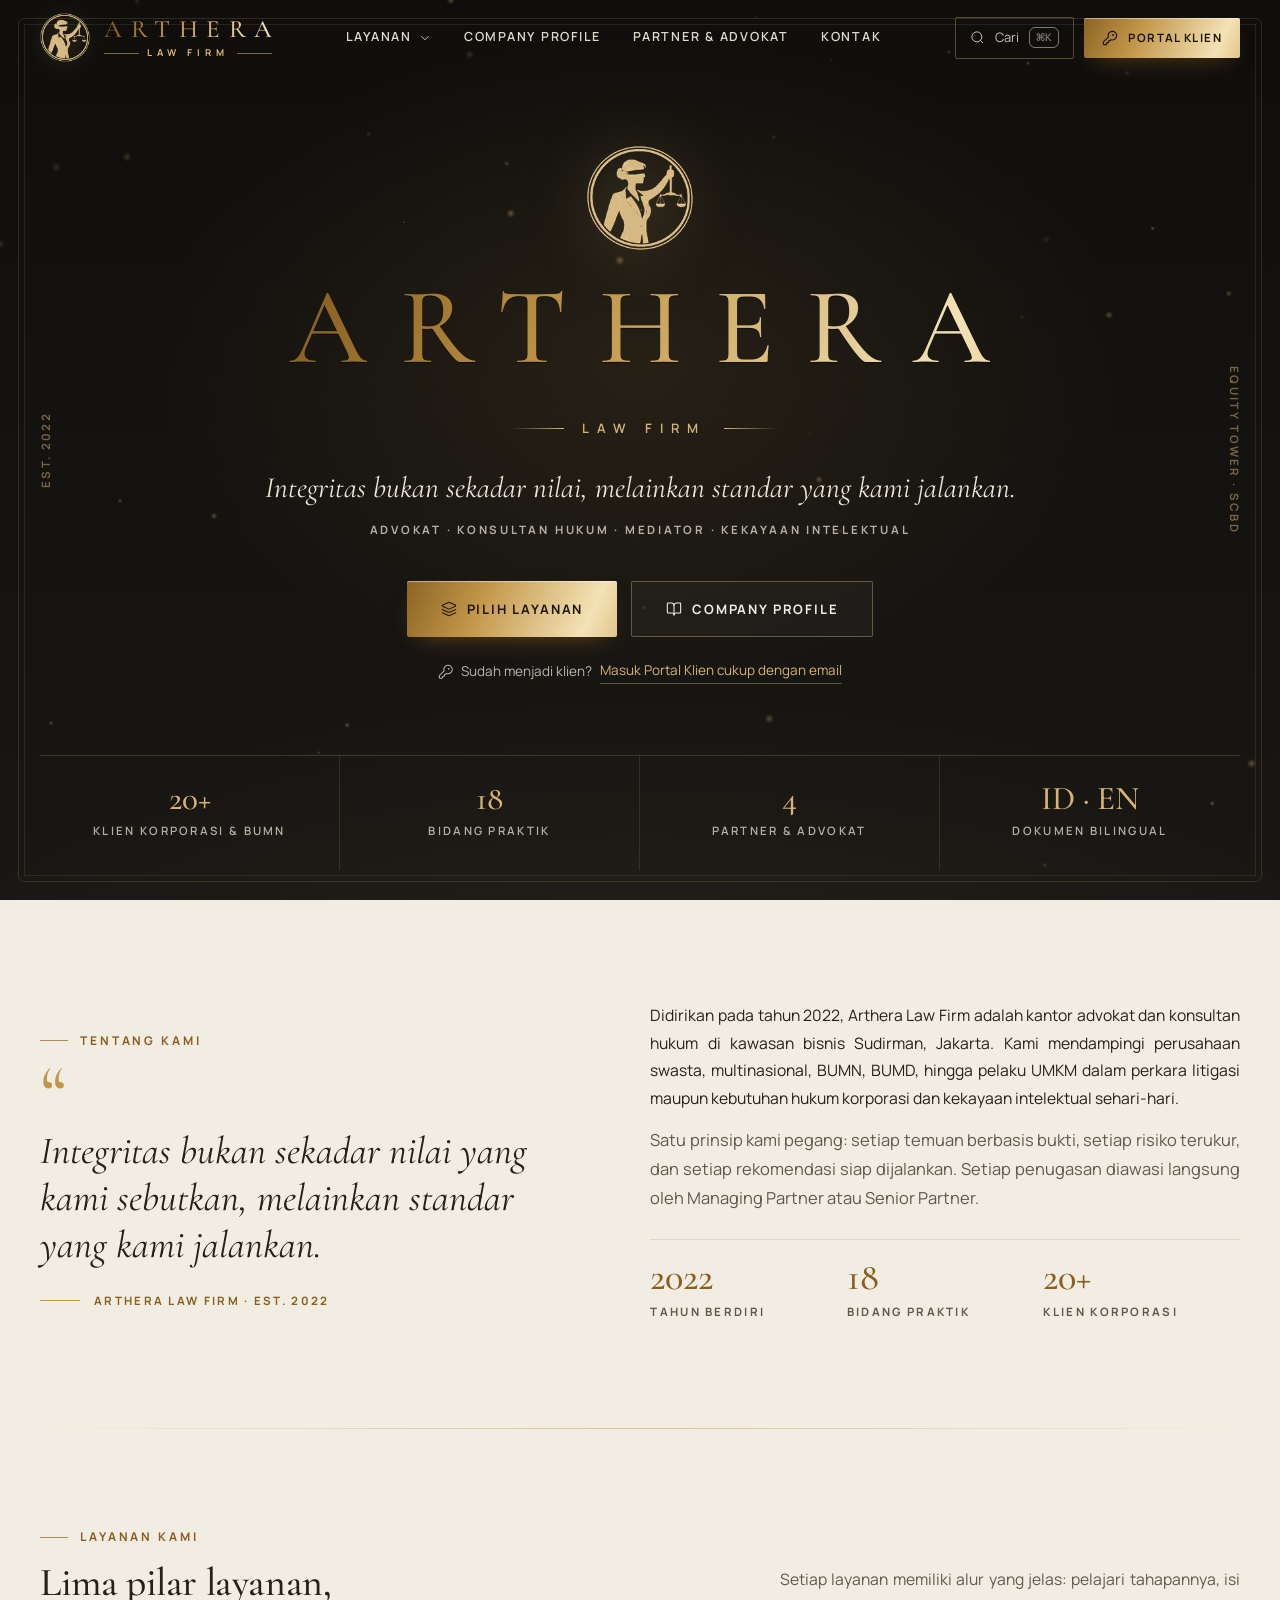
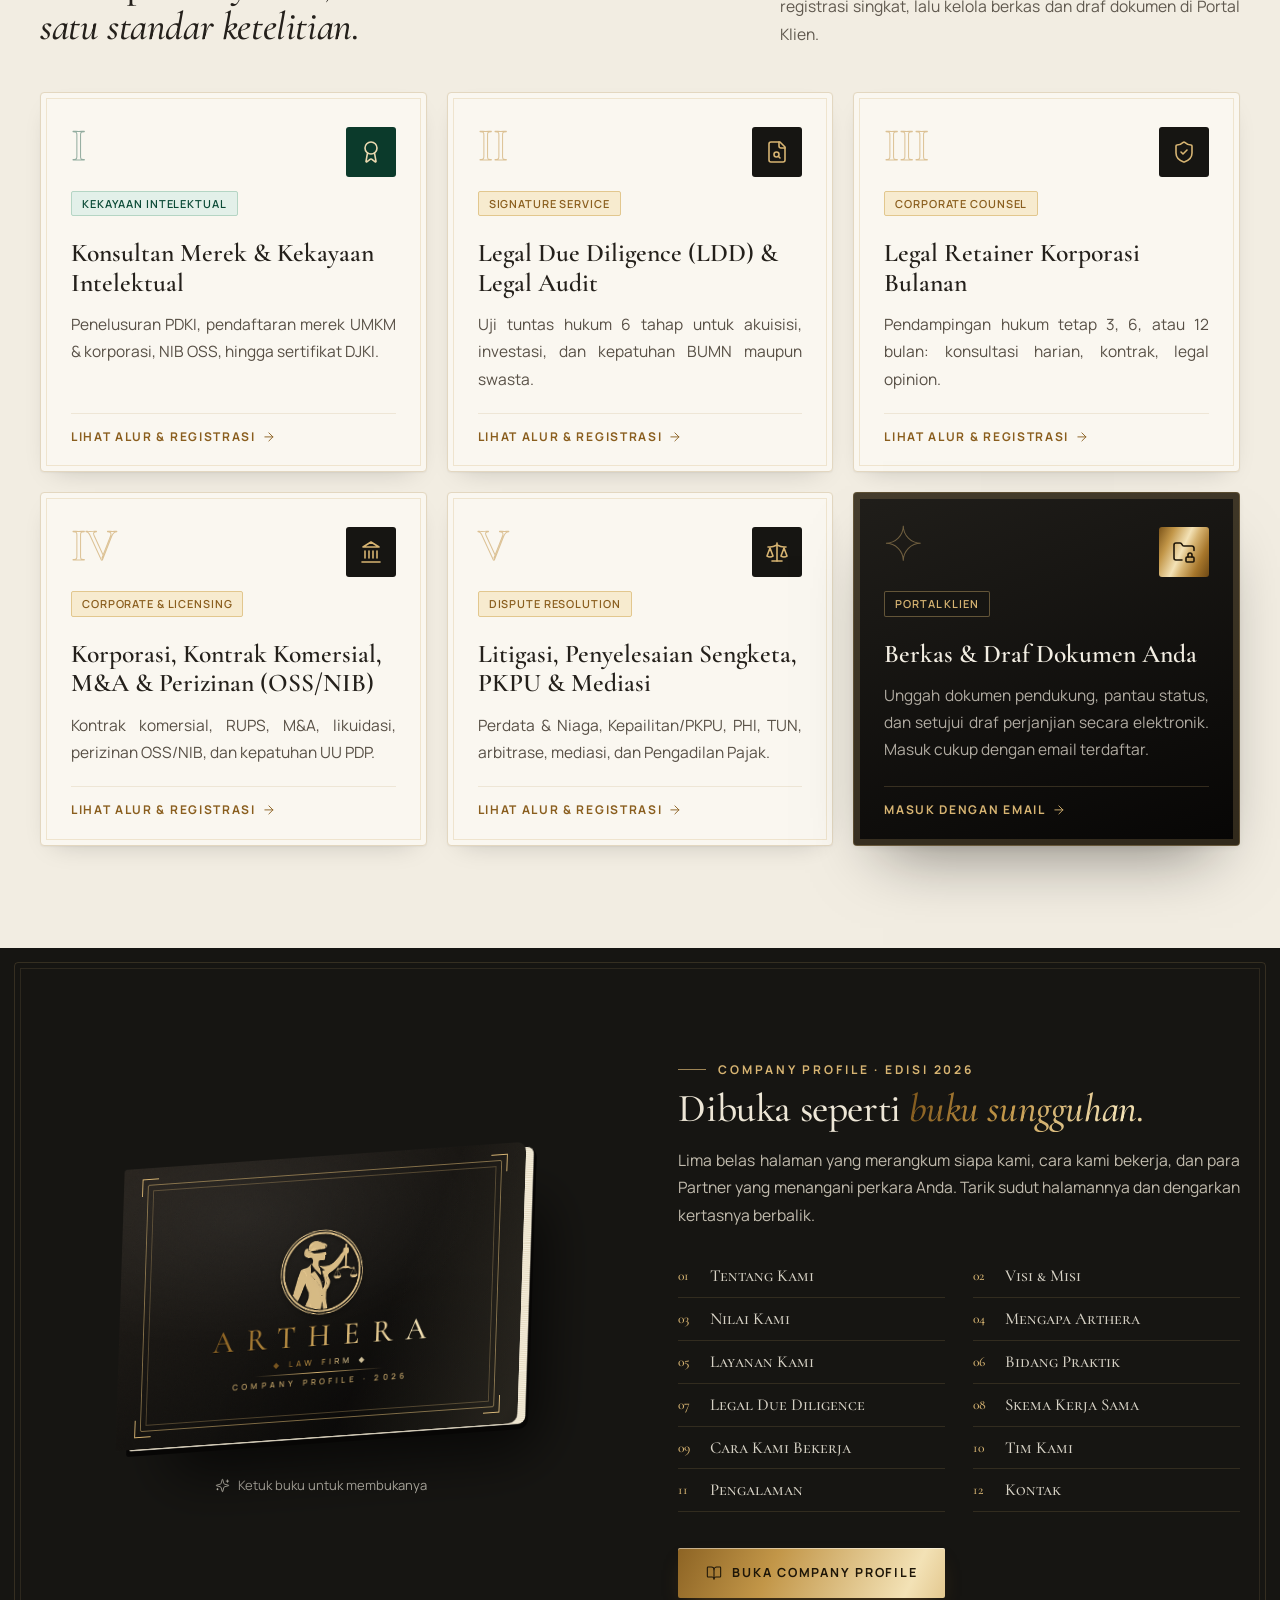
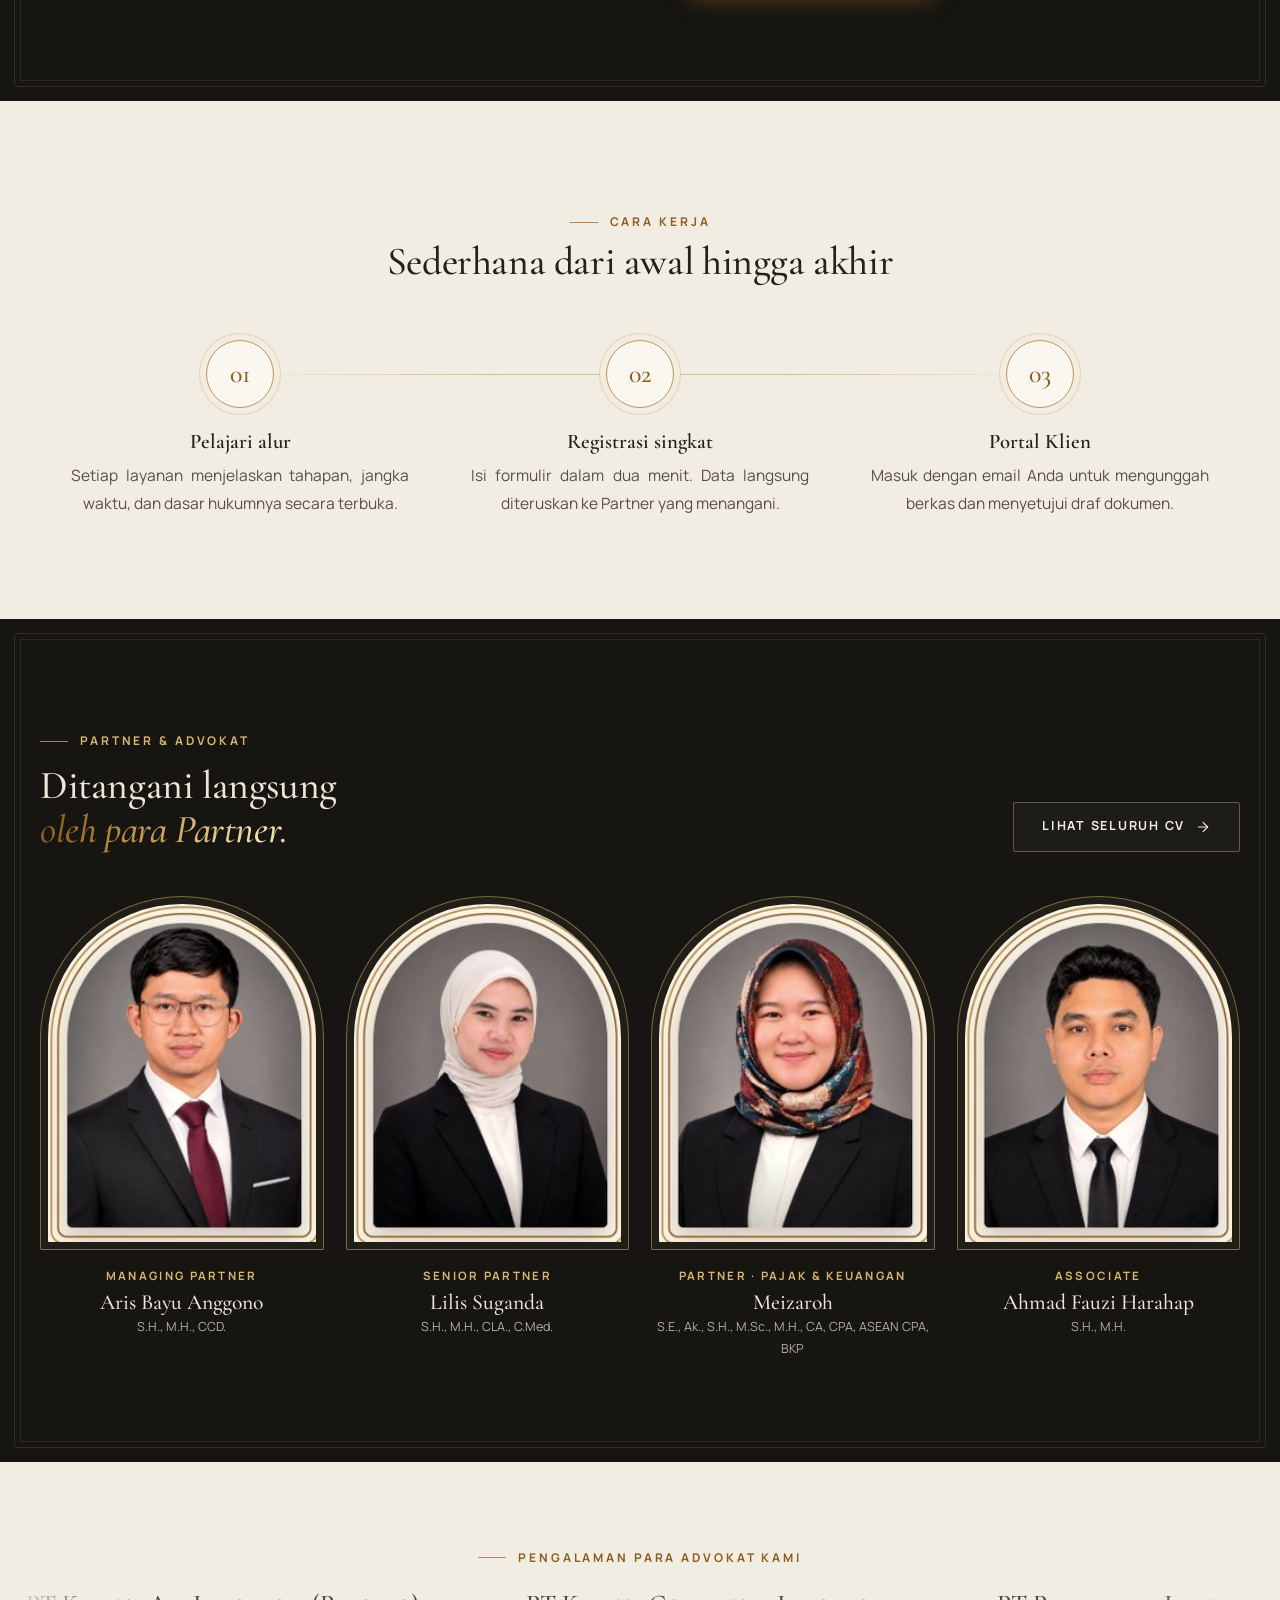
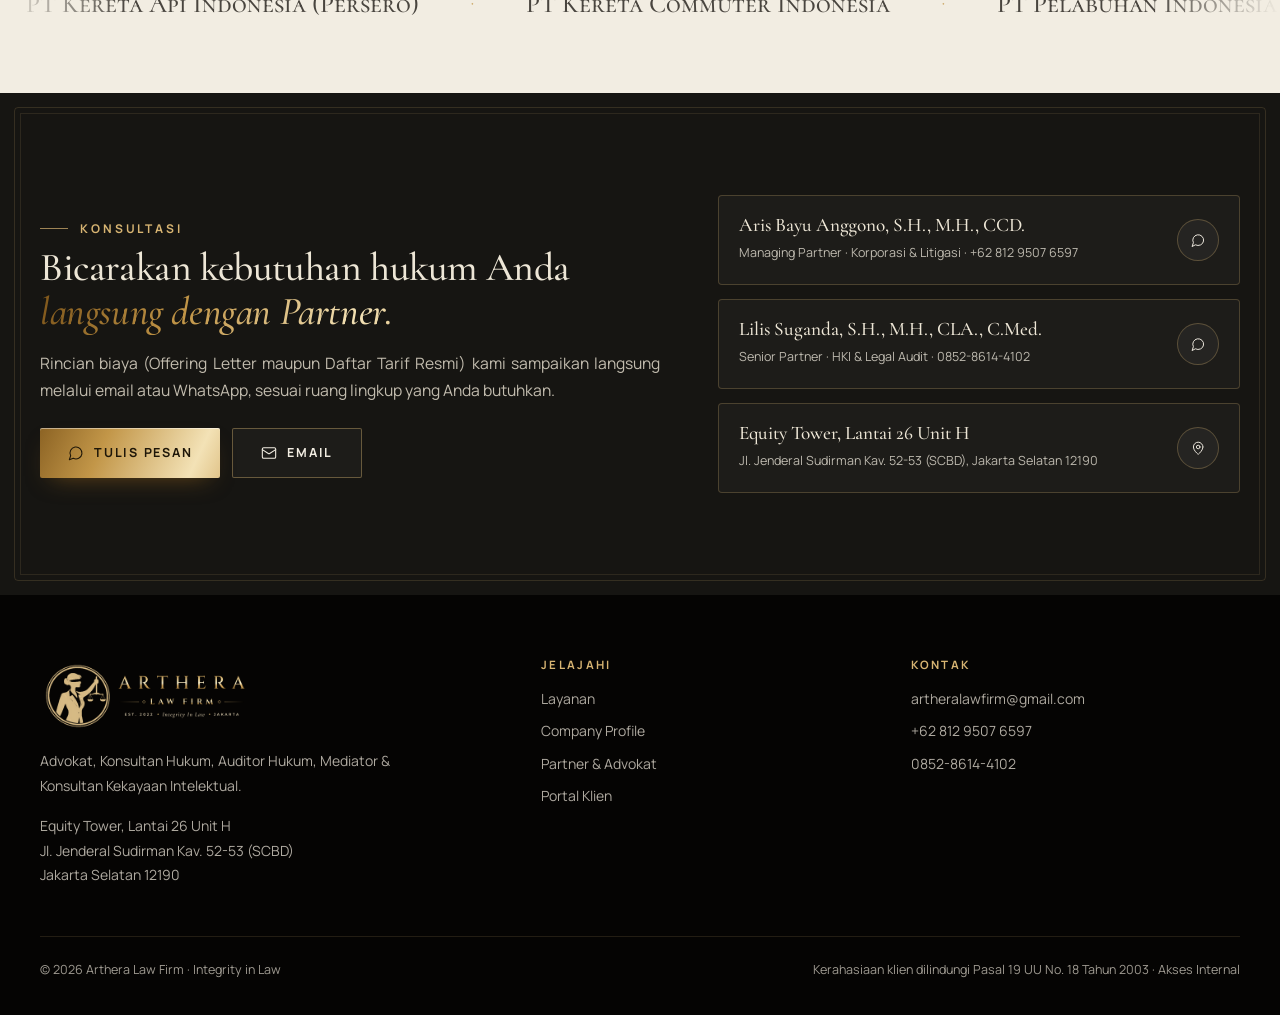
==== index.html @ 1a5959c8 "Arthera: salin kode situs, tambah link tanda tangan elektronik & e-Meterai - ttd.html: link tanda ta" ====
<!doctype html>
<html lang="id">
<head>
  <meta charset="utf-8">
  <meta name="viewport" content="width=device-width, initial-scale=1, viewport-fit=cover">
  <title>Arthera Law Firm · Advokat, Konsultan Hukum & Kekayaan Intelektual</title>
  <meta name="description" content="Arthera Law Firm: advokat, konsultan hukum, auditor hukum, mediator, dan konsultan kekayaan intelektual di Equity Tower SCBD, Jakarta. Merek & HKI, Legal Due Diligence, Legal Retainer, Korporasi & OSS, Litigasi & PKPU.">
  <meta name="theme-color" content="#0A0908">
  <meta property="og:type" content="website">
  <meta property="og:title" content="Arthera Law Firm · Integrity in Law">
  <meta property="og:description" content="Advokat, Konsultan Hukum & Kekayaan Intelektual · Equity Tower SCBD, Jakarta.">
  <meta property="og:image" content="assets/compro/01.jpg">
  <link rel="icon" type="image/png" href="assets/icon-192.png">
  <link rel="apple-touch-icon" href="assets/icon-192.png">
  <link rel="manifest" href="site.webmanifest">
  <link rel="preconnect" href="https://fonts.googleapis.com">
  <link rel="preconnect" href="https://fonts.gstatic.com" crossorigin>
  <link href="https://fonts.googleapis.com/css2?family=Allura&family=Cormorant+Garamond:ital,wght@0,400;0,500;0,600;1,400;1,500&family=Cormorant+SC:wght@500;600&family=Manrope:wght@400;500;600;700&display=swap" rel="stylesheet">
  <link rel="stylesheet" href="css/app.css?v=4">
  <link rel="stylesheet" href="css/doc.css?v=2">
</head>
<body>
  <a class="skip" href="#view">Lewati ke konten</a>
  <div class="paper-grain" aria-hidden="true"></div>

  <div class="preloader" id="preloader" aria-hidden="true">
    <div class="pl-inner"><img src="assets/emblem-light.png" alt=""><div class="pl-word">ARTHERA</div><div class="pl-bar"><i></i></div></div>
  </div>

  <header class="topbar" id="topbar">
    <div class="wrap">
      <a class="brand" href="#/" aria-label="Arthera Law Firm: Beranda">
        <img class="brand-emblem on-dark" src="assets/emblem-light.png" alt="">
        <img class="brand-emblem on-light" src="assets/emblem-dark.png" alt="">
        <span class="brand-text"><b>ARTHERA</b><small>LAW FIRM</small></span>
      </a>
      <nav class="nav" aria-label="Navigasi utama">
        <div class="has-mega">
          <a href="#/layanan" data-nav="layanan">Layanan <svg class="ic" viewBox="0 0 24 24" fill="none" stroke="currentColor" stroke-width="1.6" style="width:14px;height:14px"><path d="m6 9 6 6 6-6"/></svg></a>
          <div class="mega card" id="mega"></div>
        </div>
        <a href="#/profil" data-nav="profil">Company Profile</a>
        <a href="#/tim" data-nav="tim">Partner & Advokat</a>
        <button class="nav-a" data-open-contact>Kontak</button>
      </nav>
      <div class="top-actions">
        <button class="search-trigger" data-open-palette aria-label="Cari">
          <svg class="ic" viewBox="0 0 24 24" fill="none" stroke="currentColor" stroke-width="1.6"><circle cx="11" cy="11" r="8"/><path d="m21 21-4.3-4.3"/></svg>
          <span class="lbl">Cari</span><span class="kbd">⌘K</span>
        </button>
        <a class="btn btn-gold btn-sm" href="#/portal"><svg class="ic" viewBox="0 0 24 24" fill="none" stroke="currentColor" stroke-width="1.8"><path d="M2.586 17.414A2 2 0 0 0 2 18.828V21a1 1 0 0 0 1 1h3a1 1 0 0 0 1-1v-1a1 1 0 0 1 1-1h1a1 1 0 0 0 1-1v-1a1 1 0 0 1 1-1h.172a2 2 0 0 0 1.414-.586l.814-.814a6.5 6.5 0 1 0-4-4z"/><circle cx="16.5" cy="7.5" r=".5" fill="currentColor"/></svg><span data-portal-label>Portal Klien</span></a>
        <button class="icon-btn menu-btn" id="menuBtn" aria-label="Buka menu"><svg class="ic" viewBox="0 0 24 24" fill="none" stroke="currentColor" stroke-width="1.6"><path d="M4 7h16M4 12h16M4 17h10"/></svg></button>
      </div>
    </div>
  </header>

  <div class="sheet" id="sheet" aria-label="Menu">
    <div class="sheet-head">
      <span class="brand"><img class="brand-emblem" src="assets/emblem-light.png" alt="" style="height:40px;width:40px"><span class="brand-text"><b>ARTHERA</b><small>LAW FIRM</small></span></span>
      <button class="icon-btn on-dark" id="sheetClose" aria-label="Tutup menu"><svg class="ic" viewBox="0 0 24 24" fill="none" stroke="currentColor" stroke-width="1.6"><path d="M18 6 6 18M6 6l12 12"/></svg></button>
    </div>
    <nav>
      <a href="#/">Beranda <small>01</small></a>
      <a href="#/layanan">Layanan <small>02</small></a>
      <div class="sub" id="sheetSub"></div>
      <a href="#/profil?buka=1">Company Profile <small>03</small></a>
      <a href="#/tim">Partner & Advokat <small>04</small></a>
      <a href="#/portal"><span data-portal-label>Portal Klien</span> <small>05</small></a>
    </nav>
    <div class="row mt-4">
      <button class="btn btn-gold" data-open-contact>Hubungi Partner</button>
      <button class="btn btn-ghost light" data-open-palette>Cari</button>
    </div>
  </div>

  <main id="view" tabindex="-1"></main>

  <footer class="footer">
    <div class="wrap">
      <div class="footer-grid">
        <div>
          <img class="flogo" src="assets/logo-stacked-light.png" alt="Arthera Law Firm">
          <p class="mt-2" style="max-width:40ch">Advokat, Konsultan Hukum, Auditor Hukum, Mediator & Konsultan Kekayaan Intelektual.</p>
          <p class="mt-2">Equity Tower, Lantai 26 Unit H<br>Jl. Jenderal Sudirman Kav. 52-53 (SCBD)<br>Jakarta Selatan 12190</p>
        </div>
        <div>
          <h5>Jelajahi</h5>
          <ul>
            <li><a href="#/layanan">Layanan</a></li>
            <li><a href="#/profil?buka=1">Company Profile</a></li>
            <li><a href="#/tim">Partner & Advokat</a></li>
            <li><a href="#/portal">Portal Klien</a></li>
          </ul>
        </div>
        <div>
          <h5>Kontak</h5>
          <ul>
            <li><a href="mailto:artheralawfirm@gmail.com">artheralawfirm@gmail.com</a></li>
            <li><a href="https://wa.me/6281295076597" target="_blank" rel="noopener">+62 812 9507 6597</a></li>
            <li><a href="https://wa.me/6285286144102" target="_blank" rel="noopener">0852-8614-4102</a></li>
          </ul>
        </div>
      </div>
      <div class="footer-bottom">
        <span>© <span id="year">2026</span> Arthera Law Firm · Integrity in Law</span>
        <span>Kerahasiaan klien dilindungi Pasal 19 UU No. 18 Tahun 2003 · <a href="#/admin">Akses Internal</a></span>
      </div>
    </div>
  </footer>

  <div class="toasts" id="toasts" aria-live="polite"></div>
  <div id="print-root"></div>

  <script src="vendor/page-flip.browser.js" defer></script>
  <script src="vendor/jszip.min.js" defer></script>
  <script type="module" src="js/app.js?v=3"></script>
<script async src="/.netlify/scripts/ar" data-netlify-deploy-id="6af1e8a4e5eef8c3a2d082ed" data-netlify-site-id="12c633e4-a5b0-4429-8118-bd28dfd07987" data-agent-runner-id="6af1e72b0c15acfaf5673961"></script>
</body>
</html>
---- css/app.css ----
/* =====================================================================
   ARTHERA LAW FIRM: Luxury Design System
   ===================================================================== */
:root {
  /* Hitam & emas (mengikuti Company Profile) */
  --ink: #070605;
  --forest: #161512;
  --forest-2: #201E1A;
  --forest-3: #2A2621;
  --deep-a: #0F0E0C;
  --deep-b: #191714;
  --glow-rgb: 194, 150, 72;
  --shade-rgb: 12, 10, 8;
  --tint-rgb: 58, 48, 36;
  --leather-a: #2A251F;
  --leather-b: #171512;
  --leather-c: #0A0908;
  --gold: #C29648;
  --gold-2: #D7B472;
  --gold-3: #EBD9B0;
  --gold-dk: #8A5E1E;
  --foil: linear-gradient(115deg, #7C5419 0%, #C29648 22%, #F3E2B6 46%, #D7B472 58%, #A6762B 78%, #6D4814 100%);
  --cream: #F2EDE2;
  --paper: #FAF7F0;
  --line: #E3D7C0;
  --line-2: #EEE6D6;
  --text: #24201B;
  --muted: #5F584E;
  --ok: #2F6B4F;
  --warn: #9A6A12;
  --danger: #9B2C2C;
  --serif: 'Cormorant Garamond', 'Times New Roman', serif;
  --sc: 'Cormorant SC', 'Cormorant Garamond', serif;
  --sans: 'Manrope', system-ui, -apple-system, 'Segoe UI', sans-serif;
  --script: 'Allura', 'Brush Script MT', cursive;
  --radius: 10px;
  --shadow-1: 0 1px 2px rgba(var(--shade-rgb), .05), 0 10px 26px -14px rgba(var(--shade-rgb), .22);
  --shadow-2: 0 2px 6px rgba(var(--shade-rgb), .06), 0 34px 64px -30px rgba(var(--shade-rgb), .5);
  --ease: cubic-bezier(.22, .8, .2, 1);
  --top-h: 76px;
}
/* Hijau emerald khusus layanan Konsultan Merek */
.theme-emerald {
  --ink: #03120D;
  --forest: #072A1F;
  --forest-2: #0B3A2B;
  --forest-3: #13503C;
  --deep-a: #04170F;
  --deep-b: #0A2C21;
  --shade-rgb: 4, 22, 15;
  --tint-rgb: 16, 92, 66;
  --leather-a: #0F4535;
  --leather-b: #0A2E23;
  --leather-c: #041A12;
}

/* ---------- reset ---------- */
*, *::before, *::after { box-sizing: border-box; }
html { -webkit-text-size-adjust: 100%; scroll-behavior: smooth; }
body { margin: 0; }
h1, h2, h3, h4, h5, h6, p, figure, blockquote, ul, ol, dl, dd { margin: 0; }
ul, ol { padding: 0; }
img, svg, canvas, video { display: block; max-width: 100%; }
button, input, select, textarea { font: inherit; color: inherit; }
button { cursor: pointer; background: none; border: 0; padding: 0; }
a { color: inherit; text-decoration: none; }
table { border-collapse: collapse; }
[hidden] { display: none !important; }

body {
  font-family: var(--sans);
  font-size: 16px;
  line-height: 1.7;
  color: var(--text);
  background: var(--cream);
  -webkit-font-smoothing: antialiased;
  text-rendering: optimizeLegibility;
  overflow-x: hidden;
}
body.lock { overflow: hidden; }
::selection { background: var(--gold-3); color: var(--forest); }

.paper-grain {
  position: fixed; inset: 0; pointer-events: none; z-index: 0; opacity: .5;
  background-image: url("data:image/svg+xml,%3Csvg xmlns='http://www.w3.org/2000/svg' width='220' height='220'%3E%3Cfilter id='n'%3E%3CfeTurbulence type='fractalNoise' baseFrequency='.85' numOctaves='3' stitchTiles='stitch'/%3E%3CfeColorMatrix values='0 0 0 0 .45 0 0 0 0 .36 0 0 0 0 .2 0 0 0 .06 0'/%3E%3C/filter%3E%3Crect width='100%25' height='100%25' filter='url(%23n)'/%3E%3C/svg%3E");
}

.ic { width: 1.15em; height: 1.15em; flex: none; }
.wrap { width: min(1200px, 100% - 40px); margin-inline: auto; position: relative; }
.wrap-narrow { width: min(880px, 100% - 40px); margin-inline: auto; position: relative; }

/* ---------- type ---------- */
.eyebrow {
  display: inline-flex; align-items: center; gap: 12px;
  font: 700 11px/1.2 var(--sans); letter-spacing: .3em; text-transform: uppercase; color: var(--gold-dk);
}
.eyebrow::before { content: ''; width: 28px; height: 1px; background: currentColor; opacity: .7; }
.dark .eyebrow, .eyebrow.light { color: var(--gold-2); }
.display {
  font-family: var(--serif); font-weight: 500; letter-spacing: -.012em;
  font-size: clamp(2.5rem, 5.4vw, 4.75rem); line-height: 1.02;
}
.h2 { font-family: var(--serif); font-weight: 500; font-size: clamp(2rem, 3.6vw, 3.1rem); line-height: 1.06; letter-spacing: -.01em; }
.h3 { font-family: var(--serif); font-weight: 600; font-size: clamp(1.45rem, 2.2vw, 1.9rem); line-height: 1.15; }
.h4 { font-family: var(--serif); font-weight: 600; font-size: 1.3rem; line-height: 1.2; }
.sc { font-family: var(--sc); letter-spacing: .06em; }
.it { font-style: italic; }
.gold-text { background: var(--foil); -webkit-background-clip: text; background-clip: text; color: transparent; background-size: 200% 100%; }
.lead { font-size: clamp(1rem, 1.3vw, 1.125rem); color: var(--muted); max-width: 62ch; }
.dark .lead { color: rgba(246, 240, 226, .72); }
.muted { color: var(--muted); }
.small { font-size: .875rem; }
.tiny { font-size: .75rem; }
.mono { font-family: ui-monospace, 'SFMono-Regular', Menlo, Consolas, monospace; font-size: .92em; letter-spacing: .01em; }
.center { text-align: center; }

/* ---------- surfaces ---------- */
.dark { background: var(--forest); color: var(--cream); }
.section { padding: clamp(72px, 9vw, 128px) 0; position: relative; z-index: 1; }
.section-head { display: flex; flex-wrap: wrap; align-items: end; justify-content: space-between; gap: 24px; margin-bottom: 48px; }
.section-head .h2 { margin-top: 14px; }

.card {
  background: var(--paper);
  border: 1px solid var(--line);
  border-radius: var(--radius);
  box-shadow: var(--shadow-1), inset 0 0 0 5px var(--paper), inset 0 0 0 6px rgba(194, 150, 72, .22);
  position: relative;
}
.card.pad { padding: clamp(22px, 3vw, 36px); }
.card-dark {
  background: linear-gradient(160deg, var(--forest-2), var(--forest));
  color: var(--cream);
  border: 1px solid rgba(215, 180, 114, .28);
  border-radius: var(--radius);
  box-shadow: inset 0 0 0 5px transparent, inset 0 0 0 6px rgba(215, 180, 114, .14), var(--shadow-2);
}
.frame-lines { position: absolute; inset: 14px; border: 1px solid rgba(215, 180, 114, .22); pointer-events: none; border-radius: 4px; }
.frame-lines::after { content: ''; position: absolute; inset: 5px; border: 1px solid rgba(215, 180, 114, .12); }
.rule { height: 1px; background: linear-gradient(90deg, transparent, var(--gold), transparent); opacity: .5; border: 0; margin: 0; }
.diamond-rule { display: flex; align-items: center; gap: 10px; color: var(--gold); }
.diamond-rule::before, .diamond-rule::after { content: ''; height: 1px; flex: 1; background: currentColor; opacity: .5; }

/* ---------- buttons ---------- */
.btn {
  --bh: 48px;
  display: inline-flex; align-items: center; justify-content: center; gap: 10px;
  height: var(--bh); padding: 0 22px; border-radius: 999px;
  font: 600 14px/1 var(--sans); letter-spacing: .02em; white-space: nowrap;
  transition: transform .35s var(--ease), box-shadow .35s var(--ease), background-color .25s, color .25s, border-color .25s;
  position: relative; overflow: hidden; isolation: isolate;
}
.btn:active { transform: scale(.98); }
.btn-sm { --bh: 38px; padding: 0 16px; font-size: 13px; }
.btn-lg { --bh: 56px; padding: 0 30px; font-size: 15px; }
.btn-gold { background: var(--foil); background-size: 220% 100%; background-position: 10% 0; color: #1E1608; box-shadow: 0 10px 24px -12px rgba(138, 94, 30, .75), inset 0 1px 0 rgba(255, 255, 255, .45); }
.btn-gold:hover { background-position: 90% 0; transform: translateY(-1px); box-shadow: 0 16px 30px -14px rgba(138, 94, 30, .85), inset 0 1px 0 rgba(255, 255, 255, .5); }
.btn-gold::after { content: ''; position: absolute; inset: 0; z-index: -1; background: linear-gradient(105deg, transparent 35%, rgba(255, 255, 255, .55) 50%, transparent 65%); transform: translateX(-120%); transition: transform .9s var(--ease); }
.btn-gold:hover::after { transform: translateX(120%); }
.btn-dark { background: var(--forest); color: var(--cream); border: 1px solid rgba(215, 180, 114, .35); }
.btn-dark:hover { background: var(--forest-3); transform: translateY(-1px); }
.btn-ghost { border: 1px solid var(--line); color: var(--text); background: rgba(252, 250, 245, .6); }
.btn-ghost:hover { border-color: var(--gold); background: var(--paper); }
.dark .btn-ghost, .btn-ghost.light { border-color: rgba(215, 180, 114, .4); color: var(--cream); background: rgba(255, 255, 255, .03); }
.dark .btn-ghost:hover, .btn-ghost.light:hover { border-color: var(--gold-2); background: rgba(215, 180, 114, .08); }
.btn-link { color: var(--gold-dk); font-weight: 600; display: inline-flex; align-items: center; gap: 6px; }
.btn-link:hover { gap: 10px; }
.dark .btn-link { color: var(--gold-2); }
.btn-link, .btn-link .ic { transition: gap .3s var(--ease); }
.icon-btn { width: 42px; height: 42px; border-radius: 999px; display: inline-grid; place-items: center; border: 1px solid var(--line); background: var(--paper); transition: .25s; color: var(--text); }
.icon-btn:hover { border-color: var(--gold); color: var(--gold-dk); }
.icon-btn.on-dark { background: rgba(255, 255, 255, .04); border-color: rgba(215, 180, 114, .3); color: var(--cream); }
.icon-btn.on-dark:hover { border-color: var(--gold-2); color: var(--gold-2); }
.icon-btn[aria-pressed="true"] { background: var(--gold); border-color: var(--gold); color: #1E1608; }
.btn[disabled], .icon-btn[disabled] { opacity: .45; pointer-events: none; }

.pill { display: inline-flex; align-items: center; gap: 6px; padding: 5px 12px; border-radius: 999px; font: 600 11.5px/1.2 var(--sans); letter-spacing: .04em; border: 1px solid var(--line); background: var(--paper); color: var(--muted); }
.pill-gold { background: #F7EBCF; border-color: #E2C78E; color: var(--gold-dk); }
.pill-dark { background: var(--forest); border-color: rgba(215, 180, 114, .4); color: var(--gold-2); }
.pill-ok { background: #E6F1EA; border-color: #B8D6C3; color: var(--ok); }
.pill-warn { background: #FBF0D9; border-color: #EBCF96; color: var(--warn); }
.dot { width: 7px; height: 7px; border-radius: 99px; background: currentColor; }

/* ---------- topbar ---------- */
.topbar { position: fixed; inset: 0 0 auto 0; height: var(--top-h); z-index: 60; transition: background .4s, box-shadow .4s, border-color .4s; border-bottom: 1px solid transparent; }
.topbar.solid { background: rgba(250, 247, 240, .88); backdrop-filter: saturate(1.4) blur(14px); -webkit-backdrop-filter: saturate(1.4) blur(14px); border-color: rgba(194, 150, 72, .22); box-shadow: 0 10px 30px -24px rgba(var(--shade-rgb), .5); }
.topbar .wrap { height: 100%; display: flex; align-items: center; justify-content: space-between; gap: 18px; }
.brand { display: flex; align-items: center; gap: 12px; }
.brand img { height: 34px; width: auto; }
.brand .brand-on-light { display: none; }
.topbar.solid .brand .brand-on-light { display: block; }
.topbar.solid .brand .brand-on-dark { display: none; }
.nav { display: flex; align-items: center; gap: 4px; }
.nav a, .nav button.nav-a { padding: 10px 14px; border-radius: 999px; font: 600 13.5px/1 var(--sans); color: rgba(246, 240, 226, .86); transition: .25s; display: inline-flex; align-items: center; gap: 6px; }
.topbar.solid .nav a, .topbar.solid .nav button.nav-a { color: var(--text); }
.nav a:hover, .nav button.nav-a:hover, .nav a.active { color: var(--gold-2); }
.topbar.solid .nav a:hover, .topbar.solid .nav a.active, .topbar.solid .nav button.nav-a:hover { color: var(--gold-dk); }
.nav a.active { position: relative; }
.nav a.active::after { content: ''; position: absolute; left: 50%; bottom: 3px; width: 4px; height: 4px; border-radius: 9px; background: currentColor; transform: translateX(-50%); }
.top-actions { display: flex; align-items: center; gap: 10px; }
.top-actions .icon-btn { background: transparent; border-color: rgba(215, 180, 114, .35); color: var(--cream); }
.topbar.solid .top-actions .icon-btn { background: var(--paper); border-color: var(--line); color: var(--text); }
.kbd { font: 600 10.5px/1 var(--sans); padding: 4px 6px; border-radius: 6px; border: 1px solid currentColor; opacity: .6; }
.search-trigger { height: 42px; padding: 0 14px 0 14px; border-radius: 999px; display: inline-flex; align-items: center; gap: 10px; border: 1px solid rgba(215, 180, 114, .35); color: rgba(246, 240, 226, .8); font-size: 13px; transition: .25s; }
.topbar.solid .search-trigger { border-color: var(--line); color: var(--muted); background: var(--paper); }
.search-trigger:hover { border-color: var(--gold); }
.menu-btn { display: none; }

/* mega dropdown */
.has-mega { position: relative; }
.mega { position: absolute; top: calc(100% + 12px); left: 50%; transform: translate(-50%, 8px); width: 640px; padding: 14px; opacity: 0; visibility: hidden; transition: .3s var(--ease); display: grid; grid-template-columns: 1fr 1fr; gap: 6px; }
.has-mega:hover .mega, .has-mega:focus-within .mega { opacity: 1; visibility: visible; transform: translate(-50%, 0); }
.mega::before { content: ''; position: absolute; inset: -14px 0 auto 0; height: 14px; }
.mega a { display: flex !important; gap: 14px; align-items: flex-start !important; padding: 14px !important; border-radius: 14px !important; color: var(--text) !important; }
.mega a:hover { background: var(--cream); }
.mega a .ic { width: 22px; height: 22px; color: var(--gold-dk); margin-top: 2px; }
.mega strong { display: block; font: 600 1.15rem/1.2 var(--serif); }
.mega span.small { color: var(--muted); font-weight: 400; line-height: 1.45; font-size: 12.5px; }
.mega a.active::after { display: none; }

/* mobile sheet */
.sheet { position: fixed; inset: 0; z-index: 80; background: var(--forest); color: var(--cream); padding: 22px 22px 40px; display: flex; flex-direction: column; transform: translateY(-102%); transition: transform .6s var(--ease); overflow-y: auto; }
.sheet.open { transform: none; }
.sheet-head { display: flex; justify-content: space-between; align-items: center; margin-bottom: 26px; }
.sheet nav a { display: flex; align-items: center; justify-content: space-between; padding: 14px 4px; border-bottom: 1px solid rgba(215, 180, 114, .14); font: 500 1.6rem/1.2 var(--serif); }
.sheet nav a small { font: 600 11px/1 var(--sans); letter-spacing: .2em; color: var(--gold-2); }
.sheet .sub a { font-size: 1.15rem; padding: 10px 4px 10px 18px; color: rgba(246, 240, 226, .78); }

/* ---------- preloader ---------- */
.preloader { position: fixed; inset: 0; z-index: 200; background: var(--ink); display: grid; place-items: center; transition: opacity .7s .2s, visibility .7s .2s; }
.preloader.done { opacity: 0; visibility: hidden; }
.preloader .pl-inner { display: grid; justify-items: center; gap: 22px; }
.preloader img { width: 92px; height: 92px; opacity: 0; transform: scale(.9); animation: plIn 1.1s var(--ease) forwards; filter: drop-shadow(0 0 24px rgba(215, 180, 114, .35)); }
.preloader .pl-word { font: 500 22px/1 var(--serif); letter-spacing: .55em; padding-left: .55em; color: var(--gold-2); opacity: 0; animation: plIn 1.1s .25s var(--ease) forwards; }
.preloader .pl-bar { width: 160px; height: 1px; background: rgba(215, 180, 114, .2); overflow: hidden; }
.preloader .pl-bar i { display: block; height: 100%; width: 100%; background: var(--foil); transform: translateX(-100%); animation: plBar 1.3s .2s var(--ease) forwards; }
@keyframes plIn { to { opacity: 1; transform: none; } }
@keyframes plBar { to { transform: none; } }

/* ---------- views ---------- */
#view { position: relative; z-index: 1; min-height: 70vh; }
.view-enter { animation: viewIn .7s var(--ease) both; }
@keyframes viewIn { from { opacity: 0; transform: translateY(14px); } to { opacity: 1; transform: none; } }
.reveal { opacity: 0; transform: translateY(26px); transition: opacity 1s var(--ease), transform 1s var(--ease); }
.reveal.in { opacity: 1; transform: none; }

/* ---------- HERO ---------- */
.hero { min-height: min(100svh, 980px); padding: calc(var(--top-h) + 40px) 0 0; display: flex; flex-direction: column; overflow: hidden; position: relative; background:
  radial-gradient(1100px 600px at 78% 40%, rgba(194, 150, 72, .16), transparent 60%),
  radial-gradient(900px 600px at 10% 110%, rgba(var(--tint-rgb), .55), transparent 60%),
  linear-gradient(180deg, var(--deep-a) 0%, var(--deep-b) 100%); }
.hero .frame-lines { inset: 18px; border-radius: 6px; }
.hero-grid { flex: 1; display: grid; grid-template-columns: 1.1fr .9fr; gap: 40px; align-items: center; padding-bottom: 40px; }
.hero h1 { margin: 22px 0 22px; }
.hero h1 em { font-style: italic; font-weight: 400; }
.hero .cta-row { display: flex; flex-wrap: wrap; gap: 12px; margin-top: 34px; }
.hero .portal-hint { margin-top: 22px; font-size: 13.5px; color: rgba(246, 240, 226, .74); display: flex; flex-wrap: wrap; align-items: center; gap: 4px 8px; }
.hero .portal-hint a { color: var(--gold-2); border-bottom: 1px solid rgba(215, 180, 114, .4); }
.hero-watermark { position: absolute; right: -8%; top: 50%; width: 46vw; max-width: 720px; transform: translateY(-50%); opacity: .045; pointer-events: none; }
.stats { border-top: 1px solid rgba(215, 180, 114, .18); margin-bottom: 30px; display: grid; grid-template-columns: repeat(4, 1fr); position: relative; z-index: 2; }
.stat { padding: 26px 22px; border-right: 1px solid rgba(215, 180, 114, .14); }
.stat:last-child { border-right: 0; }
.stat b { display: block; font: 500 clamp(1.8rem, 3vw, 2.5rem)/1 var(--serif); color: var(--gold-2); }
.stat span { font: 600 10.5px/1.4 var(--sans); letter-spacing: .22em; text-transform: uppercase; color: rgba(246, 240, 226, .7); }

/* 3D hero book */
.hero-book-wrap { perspective: 1800px; display: grid; place-items: center; padding: 30px 0; }
.hero-book { display: block; width: min(440px, 78vw); aspect-ratio: 16 / 10.5; position: relative; transform-style: preserve-3d; transform: rotateX(14deg) rotateY(-24deg) rotateZ(2deg); transition: transform 1.2s var(--ease); cursor: pointer; animation: floatBook 7s ease-in-out infinite; }
.hero-book:hover { transform: rotateX(8deg) rotateY(-12deg) rotateZ(1deg) translateY(-6px); }
@keyframes floatBook { 0%, 100% { translate: 0 0; } 50% { translate: 0 -10px; } }
.hero-book .hb-cover, .hero-book .hb-pages, .hero-book .hb-back { position: absolute; inset: 0; border-radius: 3px 10px 10px 3px; }
.hero-book .hb-back { transform: translateZ(-26px); background: var(--ink); box-shadow: 30px 40px 60px -20px rgba(0, 0, 0, .7); }
.hero-book .hb-pages { transform: translateZ(-13px) scale(.985); background: repeating-linear-gradient(0deg, #F5EEDC 0 1px, #E6DCC4 1px 2px); width: 100%; right: -6px; left: auto; border-radius: 2px 8px 8px 2px; }
.hero-book .hb-spine { position: absolute; left: 0; top: 0; bottom: 0; width: 26px; transform-origin: left; transform: rotateY(90deg) translateX(-26px); background: linear-gradient(90deg, var(--leather-c), var(--leather-a), var(--leather-c)); }
.hero-book .hb-cover { overflow: hidden; }
.hero-book .hb-glare { position: absolute; inset: 0; background: linear-gradient(115deg, transparent 30%, rgba(255, 235, 190, .18) 45%, transparent 60%); background-size: 250% 100%; animation: glare 6s ease-in-out infinite; pointer-events: none; }
@keyframes glare { 0%, 100% { background-position: 120% 0; } 50% { background-position: -20% 0; } }
.hero-book-caption { margin-top: 34px; text-align: center; font-size: 13px; color: rgba(246, 240, 226, .74); display: flex; align-items: center; gap: 8px; justify-content: center; }

/* leather hardcover (shared by hero & flipbook) */
.leather {
  background:
    radial-gradient(120% 90% at 30% 20%, rgba(255, 255, 255, .06), transparent 50%),
    radial-gradient(100% 100% at 80% 100%, rgba(0, 0, 0, .35), transparent 60%),
    url("data:image/svg+xml,%3Csvg xmlns='http://www.w3.org/2000/svg' width='160' height='160'%3E%3Cfilter id='l'%3E%3CfeTurbulence type='fractalNoise' baseFrequency='1.4' numOctaves='2'/%3E%3CfeColorMatrix values='0 0 0 0 0 0 0 0 0 0 0 0 0 0 0 0 0 0 .22 0'/%3E%3C/filter%3E%3Crect width='100%25' height='100%25' filter='url(%23l)'/%3E%3C/svg%3E"),
    linear-gradient(150deg, var(--leather-a) 0%, var(--leather-b) 55%, var(--leather-c) 100%);
  color: var(--gold-2);
}
.cover-art { position: absolute; inset: 0; display: grid; place-items: center; text-align: center; }
.cover-art .cv-frame { position: absolute; inset: 6%; border: 1.5px solid rgba(215, 180, 114, .55); border-radius: 2px; }
.cover-art .cv-frame::after { content: ''; position: absolute; inset: 5px; border: 1px solid rgba(215, 180, 114, .3); }
.cover-art .cv-corner { position: absolute; width: 18px; height: 18px; border: 1.5px solid var(--gold-2); }
.cover-art .cv-inner { display: grid; justify-items: center; gap: 4%; width: 80%; }
.cover-art img { width: 26%; filter: drop-shadow(0 2px 2px rgba(0, 0, 0, .5)); }
.cover-art .cv-title { font: 500 clamp(14px, 7.4cqw, 64px)/1 var(--serif); letter-spacing: .42em; padding-left: .42em; }
.cover-art .cv-sub { font: 600 clamp(6px, 1.9cqw, 15px)/1 var(--sans); letter-spacing: .5em; padding-left: .5em; opacity: .85; }
.cover-art .cv-line { width: 40%; height: 1px; background: linear-gradient(90deg, transparent, var(--gold-2), transparent); }
.foil-text { background: var(--foil); background-size: 200% 100%; -webkit-background-clip: text; background-clip: text; color: transparent; animation: foilMove 8s ease-in-out infinite; filter: drop-shadow(0 1px 0 rgba(0, 0, 0, .45)); }
@keyframes foilMove { 0%, 100% { background-position: 0 0; } 50% { background-position: 100% 0; } }
.cq { container-type: inline-size; }

/* ---------- SERVICES ---------- */
.svc-grid { display: grid; grid-template-columns: repeat(3, 1fr); gap: 20px; }
.svc-card { padding: 30px 28px 26px; display: flex; flex-direction: column; gap: 14px; text-align: left; min-height: 300px; transition: transform .5s var(--ease), box-shadow .5s var(--ease); overflow: hidden; }
.svc-card:hover { transform: translateY(-6px); box-shadow: var(--shadow-2), inset 0 0 0 5px var(--paper), inset 0 0 0 6px rgba(194, 150, 72, .5); }
.svc-card .svc-top { display: flex; justify-content: space-between; align-items: flex-start; }
.svc-card .roman { font: 500 54px/0.8 var(--serif); color: transparent; -webkit-text-stroke: 1px rgba(194, 150, 72, .55); }
.svc-card .svc-ic { width: 50px; height: 50px; border-radius: 14px; display: grid; place-items: center; background: var(--forest); color: var(--gold-2); transition: .4s var(--ease); }
.svc-card:hover .svc-ic { background: var(--gold); color: var(--forest); transform: rotate(-6deg); }
.svc-card .svc-ic .ic { width: 24px; height: 24px; }
.svc-card .h3 { margin-top: 8px; }
.svc-card p { color: var(--muted); font-size: 15px; line-height: 1.6; flex: 1; }
.svc-card .btn-link { margin-top: 6px; padding-top: 16px; border-top: 1px solid var(--line-2); }
.svc-card.portal-card { background: linear-gradient(160deg, var(--forest-2), var(--ink)); color: var(--cream); border-color: rgba(215, 180, 114, .4); box-shadow: inset 0 0 0 5px transparent, inset 0 0 0 6px rgba(215, 180, 114, .2), var(--shadow-2); }
.svc-card.portal-card p { color: rgba(246, 240, 226, .7); }
.svc-card.portal-card .svc-ic { background: var(--foil); color: #1E1608; }
.svc-card.portal-card .btn-link { color: var(--gold-2); border-color: rgba(215, 180, 114, .2); }

/* how it works */
.how { display: grid; grid-template-columns: repeat(3, 1fr); gap: 0; position: relative; }
.how::before { content: ''; position: absolute; top: 34px; left: 16%; right: 16%; height: 1px; background: linear-gradient(90deg, transparent, var(--gold), var(--gold), transparent); opacity: .55; }
.how-step { text-align: center; padding: 0 22px; position: relative; }
.how-step .medal { width: 68px; height: 68px; margin: 0 auto 22px; border-radius: 99px; display: grid; place-items: center; background: var(--paper); border: 1px solid var(--gold); box-shadow: 0 0 0 6px var(--cream), 0 0 0 7px rgba(194, 150, 72, .3); font: 500 26px/1 var(--serif); color: var(--gold-dk); }
.how-step p { color: var(--muted); font-size: 15px; max-width: 32ch; margin: 8px auto 0; }

/* team */
.team-row { display: grid; grid-template-columns: repeat(4, 1fr); gap: 22px; }
.member { text-align: center; display: block; }
.arch { aspect-ratio: 4 / 5; border-radius: 999px 999px 10px 10px; overflow: hidden; position: relative; border: 1px solid rgba(215, 180, 114, .5); padding: 7px; background: rgba(215, 180, 114, .06); }
.arch img { width: 100%; height: 100%; object-fit: cover; border-radius: 999px 999px 6px 6px; filter: saturate(.92); transition: transform 1s var(--ease); }
.member:hover .arch img { transform: scale(1.05); }
.member .m-role { font: 700 10px/1.4 var(--sans); letter-spacing: .24em; text-transform: uppercase; color: var(--gold-2); margin-top: 18px; }
.member .m-name { font: 500 1.45rem/1.2 var(--serif); margin-top: 6px; }
.member .m-deg { font-size: 12.5px; color: rgba(246, 240, 226, .7); }

/* clients marquee */
.marquee { overflow: hidden; mask-image: linear-gradient(90deg, transparent, #000 10%, #000 90%, transparent); -webkit-mask-image: linear-gradient(90deg, transparent, #000 10%, #000 90%, transparent); }
.marquee-track { display: flex; width: max-content; animation: marq 60s linear infinite; }
.marquee:hover .marquee-track { animation-play-state: paused; }
.marquee-track span { font: 500 clamp(1.3rem, 2vw, 1.7rem)/1 var(--sc); white-space: nowrap; padding: 0 26px; color: var(--forest-3); display: inline-flex; align-items: center; gap: 52px; }
.marquee-track span::after { content: '◆'; font-size: 9px; color: var(--gold); }
@keyframes marq { to { transform: translateX(-50%); } }

/* contact band */
.contact-band { display: grid; grid-template-columns: 1.1fr .9fr; gap: 40px; align-items: center; }
.contact-cards { display: grid; gap: 14px; }
.contact-card { display: flex; align-items: center; justify-content: space-between; gap: 16px; padding: 18px 20px; border-radius: 16px; border: 1px solid rgba(215, 180, 114, .25); background: rgba(255, 255, 255, .03); transition: .3s; }
.contact-card:hover { border-color: var(--gold-2); background: rgba(215, 180, 114, .06); }
.contact-card b { font: 500 1.2rem/1.2 var(--serif); display: block; }
.contact-card span { font-size: 12.5px; color: rgba(246, 240, 226, .74); }

/* footer */
.footer { background: var(--ink); color: rgba(246, 240, 226, .7); padding: 64px 0 34px; position: relative; z-index: 1; font-size: 14px; }
.footer-grid { display: grid; grid-template-columns: 1.4fr 1fr 1fr; gap: 40px; }
.footer img.flogo { height: 74px; width: auto; }
.footer h5 { font: 700 11px/1 var(--sans); letter-spacing: .26em; text-transform: uppercase; color: var(--gold-2); margin-bottom: 16px; }
.footer li { list-style: none; margin: 8px 0; }
.footer a:hover { color: var(--gold-2); }
.footer-bottom { margin-top: 48px; padding-top: 22px; border-top: 1px solid rgba(215, 180, 114, .14); display: flex; flex-wrap: wrap; justify-content: space-between; gap: 12px; font-size: 12.5px; color: rgba(246, 240, 226, .64); }

/* ---------- PAGE HEADER (inner pages) ---------- */
.page-head { padding: calc(var(--top-h) + 56px) 0 56px; position: relative; overflow: hidden; background: radial-gradient(900px 400px at 85% 0%, rgba(194, 150, 72, .16), transparent 60%), linear-gradient(180deg, var(--deep-a), var(--deep-b)); }
.page-head .frame-lines { inset: 14px 14px 0 14px; border-bottom: 0; border-radius: 6px 6px 0 0; }
.crumbs { display: flex; gap: 10px; align-items: center; font-size: 12.5px; color: rgba(246, 240, 226, .68); margin-bottom: 20px; }
.crumbs a:hover { color: var(--gold-2); }
.page-head .h2, .page-head .display { margin: 14px 0 12px; max-width: 22ch; }
.page-head .head-row { display: flex; flex-wrap: wrap; align-items: flex-end; justify-content: space-between; gap: 24px; }
.page-head .head-actions { display: flex; gap: 10px; flex-wrap: wrap; }

/* stepper */
.stepper-wrap { position: sticky; top: var(--top-h); z-index: 30; background: rgba(246, 240, 226, .9); backdrop-filter: blur(12px); -webkit-backdrop-filter: blur(12px); border-bottom: 1px solid var(--line); }
.stepper { display: grid; grid-template-columns: repeat(3, 1fr); }
.step-tab { display: flex; align-items: center; gap: 14px; padding: 16px 10px; position: relative; text-align: left; color: var(--muted); transition: .3s; }
.step-tab .num { width: 34px; height: 34px; border-radius: 99px; display: grid; place-items: center; border: 1px solid var(--line); font: 600 15px/1 var(--serif); background: var(--paper); transition: .4s var(--ease); flex: none; }
.step-tab b { display: block; color: var(--text); font-weight: 600; font-size: 14.5px; line-height: 1.25; }
.step-tab small { font: 700 10px/1 var(--sans); letter-spacing: .18em; text-transform: uppercase; }
.step-tab::after { content: ''; position: absolute; left: 0; right: 0; bottom: -1px; height: 2px; background: var(--foil); transform: scaleX(0); transform-origin: left; transition: transform .6s var(--ease); }
.step-tab.active::after { transform: scaleX(1); }
.step-tab.active .num { background: var(--forest); color: var(--gold-2); border-color: var(--forest); }
.step-tab.done .num { background: var(--gold); color: var(--forest); border-color: var(--gold); }

/* timeline */
.timeline { position: relative; display: grid; gap: 18px; margin-top: 34px; }
.timeline::before { content: ''; position: absolute; left: 27px; top: 10px; bottom: 10px; width: 1px; background: linear-gradient(var(--gold), rgba(194, 150, 72, .2)); }
.tl-item { display: grid; grid-template-columns: 56px 1fr; gap: 22px; align-items: start; }
.tl-medal { width: 56px; height: 56px; border-radius: 99px; display: grid; place-items: center; background: var(--forest); color: var(--gold-2); font: 500 20px/1 var(--serif); border: 1px solid rgba(215, 180, 114, .5); box-shadow: 0 0 0 6px var(--cream); position: relative; z-index: 1; }
.tl-body { padding: 20px 24px; }
.tl-body .tl-top { display: flex; flex-wrap: wrap; justify-content: space-between; gap: 10px; align-items: center; margin-bottom: 6px; }
.tl-body p { color: var(--muted); font-size: 15px; }

/* forms */
.form-grid { display: grid; grid-template-columns: repeat(2, 1fr); gap: 18px 20px; }
.field { display: grid; gap: 7px; }
.field.full { grid-column: 1 / -1; }
.field label { font: 600 13px/1.35 var(--sans); color: var(--text); }
.field label .req { color: var(--gold-dk); }
.input, .select, .textarea {
  width: 100%; border-radius: 12px; border: 1px solid var(--line); background: #FFFDF8; padding: 13px 15px; font-size: 15px; color: var(--text);
  transition: border-color .25s, box-shadow .25s, background .25s; outline: none; appearance: none; -webkit-appearance: none;
}
.textarea { min-height: 110px; resize: vertical; line-height: 1.55; }
.select { padding-right: 40px; background-image: url("data:image/svg+xml,%3Csvg xmlns='http://www.w3.org/2000/svg' width='14' height='14' viewBox='0 0 24 24' fill='none' stroke='%238A5E1E' stroke-width='2'%3E%3Cpath d='m6 9 6 6 6-6'/%3E%3C/svg%3E"); background-repeat: no-repeat; background-position: right 14px center; }
.input:focus, .select:focus, .textarea:focus { border-color: var(--gold); box-shadow: 0 0 0 4px rgba(194, 150, 72, .15); background: #fff; }
.field.invalid .input, .field.invalid .textarea { border-color: var(--danger); box-shadow: 0 0 0 4px rgba(155, 44, 44, .08); }
.field .err { font-size: 12px; color: var(--danger); display: none; }
.field.invalid .err { display: block; }
.input-icon { position: relative; }
.input-icon .ic { position: absolute; left: 16px; top: 50%; transform: translateY(-50%); color: var(--gold-dk); width: 18px; height: 18px; pointer-events: none; }
.input-icon .input { padding-left: 46px; }
.form-foot { display: flex; flex-wrap: wrap; align-items: center; justify-content: space-between; gap: 16px; padding-top: 22px; margin-top: 26px; border-top: 1px solid var(--line-2); }
.autosave { font-size: 12.5px; color: var(--muted); display: inline-flex; align-items: center; gap: 6px; }
.autosave .ic { color: var(--ok); }

/* success */
.success-seal { width: 84px; height: 84px; border-radius: 99px; margin: 0 auto 18px; display: grid; place-items: center; background: var(--foil); color: var(--forest); box-shadow: 0 0 0 8px rgba(194, 150, 72, .14), 0 20px 40px -20px rgba(138, 94, 30, .8); animation: seal .9s var(--ease) both; }
.success-seal .ic { width: 38px; height: 38px; stroke-width: 2; }
@keyframes seal { from { transform: scale(.4) rotate(-30deg); opacity: 0; } to { transform: none; opacity: 1; } }
.ref-box { display: inline-flex; align-items: center; gap: 12px; padding: 12px 18px; border-radius: 12px; border: 1px dashed var(--gold); background: #FBF4E2; margin: 18px 0 6px; }

/* ---------- PORTAL ---------- */
.portal-gate { min-height: 100svh; display: grid; place-items: center; padding: calc(var(--top-h) + 40px) 20px 60px; background: radial-gradient(800px 500px at 50% 30%, rgba(194, 150, 72, .14), transparent 60%), linear-gradient(180deg, var(--deep-a), var(--deep-b)); position: relative; overflow: hidden; }
.gate-card { width: min(520px, 100%); padding: clamp(30px, 5vw, 48px); text-align: center; position: relative; }
.gate-card .lock { width: 76px; height: 76px; margin: 0 auto 22px; display: grid; place-items: center; border-radius: 99px; border: 1px solid rgba(215, 180, 114, .45); background: rgba(215, 180, 114, .06); color: var(--gold-2); position: relative; }
.gate-card .lock svg { width: 34px; height: 34px; }
.gate-card .lock.opening { animation: unlock .9s var(--ease) forwards; }
@keyframes unlock { 40% { transform: scale(1.12); box-shadow: 0 0 0 12px rgba(215, 180, 114, .12); } 100% { transform: scale(1); background: var(--gold); color: var(--forest); } }
.gate-card form { margin-top: 28px; display: grid; gap: 14px; text-align: left; }
.gate-card .input { background: rgba(255, 255, 255, .05); border-color: rgba(215, 180, 114, .3); color: var(--cream); padding-top: 16px; padding-bottom: 16px; }
.gate-card .input::placeholder { color: rgba(246, 240, 226, .4); }
.gate-card .input:focus { background: rgba(255, 255, 255, .08); border-color: var(--gold-2); }
.gate-note { display: flex; gap: 10px; align-items: flex-start; margin-top: 22px; padding-top: 20px; border-top: 1px solid rgba(215, 180, 114, .14); text-align: left; font-size: 12.5px; color: rgba(246, 240, 226, .7); }
.gate-note .ic { color: var(--gold-2); margin-top: 2px; }
.shake { animation: shake .5s; }
@keyframes shake { 20%, 60% { transform: translateX(-8px); } 40%, 80% { transform: translateX(8px); } }

.portal-shell { padding: calc(var(--top-h) + 28px) 0 80px; }
.portal-hero { padding: clamp(24px, 3.5vw, 40px); display: grid; grid-template-columns: 1fr auto; gap: 24px; align-items: center; overflow: hidden; }
.portal-hero .hello { font: 400 1rem/1 var(--serif); font-style: italic; color: var(--gold-2); font-size: 1.25rem; }
.portal-hero .h2 { margin: 8px 0 14px; }
.chips { display: flex; flex-wrap: wrap; gap: 8px; }
.portal-hero .chips .pill { background: rgba(255, 255, 255, .05); border-color: rgba(215, 180, 114, .3); color: rgba(246, 240, 226, .82); }
.ring { --p: 0; width: 132px; height: 132px; border-radius: 999px; display: grid; place-items: center; background: conic-gradient(var(--gold-2) calc(var(--p) * 1%), rgba(215, 180, 114, .14) 0); position: relative; transition: --p 1s; }
.ring::before { content: ''; position: absolute; inset: 8px; border-radius: 99px; background: var(--forest); }
.ring span { position: relative; text-align: center; font: 500 34px/1 var(--serif); color: var(--cream); }
.ring small { display: block; font: 700 9.5px/1.3 var(--sans); letter-spacing: .2em; color: var(--gold-2); margin-top: 4px; text-transform: uppercase; }

.tracker { display: grid; grid-auto-flow: column; grid-auto-columns: 1fr; gap: 0; margin: 26px 0 8px; overflow-x: auto; scrollbar-width: none; }
.tracker::-webkit-scrollbar { display: none; }
.trk { position: relative; padding: 0 8px; min-width: 120px; text-align: center; }
.trk::before { content: ''; position: absolute; top: 15px; left: -50%; right: 50%; height: 2px; background: var(--line); }
.trk:first-child::before { display: none; }
.trk.done::before, .trk.now::before { background: var(--gold); }
.trk .b { width: 32px; height: 32px; margin: 0 auto 10px; border-radius: 99px; display: grid; place-items: center; background: var(--paper); border: 1px solid var(--line); font: 600 13px/1 var(--serif); position: relative; z-index: 1; color: var(--muted); }
.trk.done .b { background: var(--gold); border-color: var(--gold); color: var(--forest); }
.trk.now .b { background: var(--forest); border-color: var(--forest); color: var(--gold-2); box-shadow: 0 0 0 6px rgba(194, 150, 72, .18); animation: pulse 2.4s infinite; }
@keyframes pulse { 50% { box-shadow: 0 0 0 10px rgba(194, 150, 72, .06); } }
.trk span { font-size: 12px; line-height: 1.35; display: block; color: var(--muted); }
.trk.now span { color: var(--text); font-weight: 600; }

.tabs { display: flex; gap: 6px; padding: 6px; border-radius: 999px; background: var(--paper); border: 1px solid var(--line); width: max-content; max-width: 100%; overflow-x: auto; scrollbar-width: none; }
.tabs::-webkit-scrollbar { display: none; }
.tab { height: 40px; padding: 0 18px; border-radius: 999px; font: 600 13.5px/1 var(--sans); color: var(--muted); display: inline-flex; align-items: center; gap: 8px; white-space: nowrap; transition: .3s var(--ease); }
.tab:hover { color: var(--text); }
.tab.active { background: var(--forest); color: var(--cream); box-shadow: 0 6px 16px -8px rgba(var(--shade-rgb), .6); }
.tab .count { font-size: 11px; padding: 2px 7px; border-radius: 99px; background: rgba(194, 150, 72, .18); color: var(--gold-dk); }
.tab.active .count { background: var(--gold); color: var(--forest); }

.upload-layout { display: grid; grid-template-columns: 260px 1fr; gap: 24px; margin-top: 22px; align-items: start; }
.sec-nav { position: sticky; top: calc(var(--top-h) + 20px); display: grid; gap: 6px; padding: 14px; }
.sec-btn { display: flex; align-items: center; justify-content: space-between; gap: 10px; padding: 12px 14px; border-radius: 12px; text-align: left; font-size: 14px; font-weight: 600; transition: .25s; }
.sec-btn:hover { background: var(--cream); }
.sec-btn.active { background: var(--forest); color: var(--cream); }
.sec-btn .cnt { font-size: 11.5px; font-weight: 700; color: var(--gold-dk); }
.sec-btn.active .cnt { color: var(--gold-2); }
.sec-btn.full .cnt::before { content: '✓ '; }
.doc-items { display: grid; gap: 12px; }
.doc-item { padding: 18px 20px; display: grid; grid-template-columns: 38px 1fr; gap: 16px; transition: border-color .3s, background .3s; }
.doc-item.done { background: linear-gradient(90deg, #FBF6EA, var(--paper)); }
.doc-item .no { width: 38px; height: 38px; border-radius: 11px; display: grid; place-items: center; background: var(--cream); border: 1px solid var(--line); font: 600 15px/1 var(--serif); color: var(--gold-dk); }
.doc-item.done .no { background: var(--forest); color: var(--gold-2); border-color: var(--forest); }
.doc-item .lbl { font-weight: 600; font-size: 15px; line-height: 1.45; }
.doc-item .hint { font-size: 13px; color: var(--muted); margin-top: 2px; }
.doc-item .ctrl { margin-top: 12px; }
.drop { display: flex; align-items: center; gap: 14px; padding: 14px 16px; border: 1.5px dashed #D9C59B; border-radius: 14px; background: #FFFCF4; cursor: pointer; transition: .25s; }
.drop:hover, .drop.over { border-color: var(--gold); background: #FBF2DD; }
.drop .ic { width: 22px; height: 22px; color: var(--gold-dk); }
.drop b { font-size: 14px; }
.drop span { font-size: 12.5px; color: var(--muted); display: block; }
.file-chip { display: flex; align-items: center; gap: 14px; padding: 10px 12px; border-radius: 14px; border: 1px solid #CFE0D5; background: #F2F8F4; }
.file-chip .thumb { width: 52px; height: 52px; border-radius: 10px; object-fit: cover; background: #fff; border: 1px solid var(--line); display: grid; place-items: center; color: var(--gold-dk); flex: none; overflow: hidden; }
.file-chip .thumb img { width: 100%; height: 100%; object-fit: cover; }
.file-chip .meta { flex: 1; min-width: 0; }
.file-chip .meta b { display: block; font-size: 14px; white-space: nowrap; overflow: hidden; text-overflow: ellipsis; }
.file-chip .meta span { font-size: 12px; color: var(--ok); }
.saved-tick { font-size: 12px; color: var(--ok); display: inline-flex; gap: 5px; align-items: center; margin-top: 6px; opacity: 0; transition: opacity .3s; }
.saved-tick.show { opacity: 1; }
.pack-bar { margin-top: 18px; padding: 18px 20px; display: flex; flex-wrap: wrap; gap: 12px; align-items: center; justify-content: space-between; }

.doc-cards { display: grid; grid-template-columns: repeat(auto-fill, minmax(280px, 1fr)); gap: 18px; margin-top: 22px; }
.doc-card { padding: 26px; display: flex; flex-direction: column; gap: 12px; text-align: left; transition: transform .45s var(--ease); }
.doc-card:hover { transform: translateY(-4px); }
.doc-card .paper-stack { height: 120px; position: relative; margin-bottom: 8px; }
.doc-card .paper-stack i { position: absolute; inset: 0 18% 0 18%; background: #fff; border: 1px solid var(--line); border-radius: 4px; box-shadow: var(--shadow-1); }
.doc-card .paper-stack i:nth-child(1) { transform: rotate(-5deg) translateX(-8px); }
.doc-card .paper-stack i:nth-child(2) { transform: rotate(3deg) translateX(6px); }
.doc-card .paper-stack i:nth-child(3) { padding: 16px; display: grid; align-content: start; gap: 6px; }
.doc-card .paper-stack i:nth-child(3) u { display: block; height: 4px; border-radius: 4px; background: var(--line-2); text-decoration: none; }
.doc-card .paper-stack i:nth-child(3) u:first-child { background: var(--gold-3); width: 60%; height: 6px; }

.pay-card { max-width: 560px; aspect-ratio: 1.62; padding: 28px 30px; border-radius: 22px; color: var(--cream); position: relative; overflow: hidden; display: flex; flex-direction: column; justify-content: space-between; }
.pay-card::after { content: ''; position: absolute; inset: 0; background: linear-gradient(115deg, transparent 35%, rgba(255, 240, 200, .12) 48%, transparent 60%); }
.pay-card .acc { font: 500 clamp(1.5rem, 4vw, 2.3rem)/1 var(--serif); letter-spacing: .08em; }
.chipcard { width: 46px; height: 34px; border-radius: 7px; background: var(--foil); opacity: .9; }

/* ---------- READER (draft documents) ---------- */
.overlay { position: fixed; inset: 0; z-index: 120; background: rgba(var(--shade-rgb), .82); backdrop-filter: blur(6px); -webkit-backdrop-filter: blur(6px); display: flex; flex-direction: column; opacity: 0; transition: opacity .4s; }
.overlay.show { opacity: 1; }
.reader-bar { display: flex; align-items: center; justify-content: space-between; gap: 12px; padding: 14px 20px; color: var(--cream); border-bottom: 1px solid rgba(215, 180, 114, .16); background: rgba(var(--shade-rgb), .7); flex-wrap: wrap; }
.reader-bar .rt { min-width: 0; }
.reader-bar .rt b { display: block; font: 500 1.2rem/1.2 var(--serif); white-space: nowrap; overflow: hidden; text-overflow: ellipsis; max-width: 60vw; }
.reader-bar .rt span { font-size: 12px; color: rgba(246, 240, 226, .7); }
.reader-tools { display: flex; gap: 8px; align-items: center; flex-wrap: wrap; }
.reader-stage { flex: 1; overflow: hidden; display: grid; place-items: center; padding: 20px; perspective: 2400px; }
.sheet-pages { position: relative; width: min(940px, 100%); height: 100%; transform-style: preserve-3d; }
.doc-sheet { position: absolute; inset: 0; background: #FFFEFA; border-radius: 4px; box-shadow: 0 30px 80px -30px rgba(0, 0, 0, .8), 0 0 0 1px rgba(0, 0, 0, .04); overflow-y: auto; padding: clamp(22px, 4vw, 54px); transform-origin: left center; backface-visibility: hidden; overscroll-behavior: contain; }
.doc-sheet .wm { position: sticky; top: 40%; height: 0; overflow: visible; pointer-events: none; z-index: 30; text-align: center; }
.doc-sheet .wm span { display: inline-block; font: 600 clamp(60px, 14vw, 150px)/1 var(--serif); letter-spacing: .3em; color: rgba(194, 150, 72, .08); transform: rotate(-24deg) translateY(-50%); }
.doc-sheet .sheet-head { display: flex; justify-content: space-between; align-items: center; gap: 12px; padding-bottom: 14px; margin-bottom: 22px; border-bottom: 1px solid var(--line); font-size: 12px; color: var(--muted); }
.doc-sheet .sheet-head img { height: 24px; width: auto; }
.turn-out { animation: turnOut .85s var(--ease) forwards; z-index: 5; }
.turn-in-back { animation: turnInBack .85s var(--ease) forwards; z-index: 5; }
@keyframes turnOut { 0% { transform: rotateY(0); } 100% { transform: rotateY(-110deg); opacity: .0; box-shadow: -40px 0 60px rgba(0, 0, 0, .3); } }
@keyframes turnInBack { 0% { transform: rotateY(-110deg); opacity: 0; } 100% { transform: rotateY(0); opacity: 1; } }
.doc-sheet .turn-shade { position: absolute; inset: 0; background: linear-gradient(90deg, rgba(0, 0, 0, .0), rgba(0, 0, 0, .18)); pointer-events: none; opacity: 0; }
.reader-dots { display: flex; gap: 8px; justify-content: center; padding: 12px; }
.reader-dots button { height: 8px; width: 8px; border-radius: 99px; background: rgba(246, 240, 226, .25); transition: .35s var(--ease); }
.reader-dots button.on { width: 28px; background: var(--gold-2); }

.sign-slot { min-height: 96px; display: grid; place-items: center; padding: 10px; border: 1.5px dashed #D9C59B; border-radius: 12px; background: #FFFBF0; width: 100%; max-width: 280px; margin: 8px auto; }
.sign-slot button { font: 600 12.5px/1.2 var(--sans); color: var(--gold-dk); display: inline-flex; align-items: center; gap: 8px; padding: 10px 14px; border-radius: 99px; border: 1px solid #E2C78E; background: #fff; }
.sign-slot button:hover { background: #F7EBCF; }
.sign-slot.signed { border-style: solid; border-color: #B8D6C3; background: #F5FAF6; }
.sign-slot.signed img { max-height: 74px; width: auto; }
.sign-slot .sig-meta { font-size: 10.5px; color: var(--ok); text-align: center; line-height: 1.35; }

.sigpad-wrap { background: #FFFEF8; border: 1px solid var(--line); border-radius: 14px; position: relative; touch-action: none; }
.sigpad-wrap canvas { width: 100%; height: 220px; display: block; cursor: crosshair; }
.sigpad-wrap .baseline { position: absolute; left: 24px; right: 24px; bottom: 54px; border-bottom: 1px solid #D9C59B; pointer-events: none; }
.sigpad-wrap .x { position: absolute; left: 24px; bottom: 60px; font: 400 22px/1 var(--serif); color: var(--gold); pointer-events: none; }
.typed-sig { font: 400 54px/1.1 var(--script); color: #1A2A5C; text-align: center; padding: 26px 10px; min-height: 120px; }

/* ---------- MODAL ---------- */
.modal-back { position: fixed; inset: 0; z-index: 140; background: rgba(var(--shade-rgb), .6); backdrop-filter: blur(5px); -webkit-backdrop-filter: blur(5px); display: grid; place-items: center; padding: 18px; opacity: 0; transition: opacity .3s; }
.modal-back.show { opacity: 1; }
.modal { width: min(var(--mw, 620px), 100%); max-height: calc(100svh - 36px); overflow-y: auto; padding: clamp(24px, 4vw, 36px); transform: translateY(18px) scale(.98); transition: transform .45s var(--ease); }
.modal-back.show .modal { transform: none; }
.modal-head { display: flex; justify-content: space-between; align-items: flex-start; gap: 16px; margin-bottom: 18px; }
.modal-actions { display: flex; flex-wrap: wrap; justify-content: flex-end; gap: 10px; margin-top: 22px; }

/* toast */
.toasts { position: fixed; z-index: 190; right: 20px; bottom: 20px; display: grid; gap: 10px; width: min(380px, calc(100% - 40px)); }
.toast { display: flex; gap: 12px; align-items: flex-start; padding: 14px 16px; border-radius: 14px; background: var(--forest); color: var(--cream); border: 1px solid rgba(215, 180, 114, .35); box-shadow: var(--shadow-2); animation: toastIn .5s var(--ease); font-size: 14px; }
.toast .ic { color: var(--gold-2); margin-top: 2px; }
.toast b { display: block; font-weight: 600; }
.toast span { font-size: 12.5px; color: rgba(246, 240, 226, .76); }
.toast.err .ic { color: #E8A0A0; }
.toast.out { opacity: 0; transform: translateY(8px); transition: .35s; }
@keyframes toastIn { from { opacity: 0; transform: translateY(14px) scale(.98); } }

/* command palette */
.palette-back { position: fixed; inset: 0; z-index: 170; background: rgba(var(--shade-rgb), .55); backdrop-filter: blur(4px); -webkit-backdrop-filter: blur(4px); display: flex; justify-content: center; align-items: flex-start; padding: 12vh 16px 16px; opacity: 0; transition: opacity .25s; }
.palette-back.show { opacity: 1; }
.palette { width: min(640px, 100%); background: var(--paper); border-radius: 20px; border: 1px solid var(--line); box-shadow: 0 40px 80px -30px rgba(0, 0, 0, .6); overflow: hidden; transform: translateY(-8px) scale(.98); transition: transform .35s var(--ease); }
.palette-back.show .palette { transform: none; }
.palette-in { display: flex; align-items: center; gap: 12px; padding: 18px 20px; border-bottom: 1px solid var(--line-2); }
.palette-in .ic { color: var(--gold-dk); width: 20px; height: 20px; }
.palette-in input { flex: 1; border: 0; outline: none; background: transparent; font-size: 17px; }
.palette-list { max-height: 52vh; overflow-y: auto; padding: 8px; }
.pal-group { font: 700 10.5px/1 var(--sans); letter-spacing: .22em; text-transform: uppercase; color: var(--gold-dk); padding: 14px 12px 8px; }
.pal-item { display: flex; align-items: center; gap: 14px; width: 100%; padding: 11px 12px; border-radius: 12px; text-align: left; }
.pal-item .ic { width: 18px; height: 18px; color: var(--muted); }
.pal-item b { font-weight: 600; font-size: 14.5px; display: block; }
.pal-item span { font-size: 12.5px; color: var(--muted); }
.pal-item.sel { background: var(--forest); color: var(--cream); }
.pal-item.sel .ic, .pal-item.sel span { color: var(--gold-2); }
.pal-empty { padding: 30px; text-align: center; color: var(--muted); font-size: 14px; }

/* ---------- FLIPBOOK STAGE ---------- */
.book-stage { position: relative; padding: calc(var(--top-h) + 34px) 0 30px; background:
  radial-gradient(70% 60% at 50% 45%, rgba(194, 150, 72, .14), transparent 70%),
  radial-gradient(120% 80% at 50% 120%, var(--ink), transparent 60%),
  linear-gradient(180deg, var(--deep-a), var(--deep-b)); color: var(--cream); overflow: hidden; }
.book-stage.full { position: fixed; inset: 0; z-index: 150; padding: 20px 0; display: flex; flex-direction: column; justify-content: center; }
.book-title { text-align: center; margin-bottom: 22px; }
.book-title .h2 { margin-top: 10px; }
.book-area { position: relative; width: min(1320px, 100% - 32px); margin: 0 auto; display: flex; justify-content: center; }
.book-shift { transition: transform 1.1s var(--ease); flex: none; }
.book-area.closed-front .book-shift { transform: translateX(-25%); }
.book-area.closed-back .book-shift { transform: translateX(25%); }
.book-area.portrait .book-shift { transform: none !important; }
.flipbook { margin: 0 auto; filter: drop-shadow(0 40px 50px rgba(0, 0, 0, .55)); }
.book-area .bk-shadow { position: absolute; left: 6%; right: 6%; bottom: -26px; height: 40px; background: radial-gradient(closest-side, rgba(0, 0, 0, .65), transparent); filter: blur(8px); pointer-events: none; }
.fpage { background: #FDFBF6; overflow: hidden; }
.fpage .pg-img { width: 100%; height: 100%; object-fit: cover; display: block; user-select: none; -webkit-user-drag: none; }
.fpage .gutter { position: absolute; top: 0; bottom: 0; width: 9%; pointer-events: none; }
.fpage.--left .gutter, .fpage.left .gutter { right: 0; background: linear-gradient(90deg, transparent, rgba(0, 0, 0, .16)); }
.fpage.--right .gutter, .fpage.right .gutter { left: 0; background: linear-gradient(270deg, transparent, rgba(0, 0, 0, .18)); }
.fpage .pg-no { position: absolute; bottom: 8px; font: 600 9px/1 var(--sans); letter-spacing: .2em; color: rgba(138, 94, 30, .6); }
.fpage.hard { background: transparent; }
.fpage .hard-face { position: absolute; inset: 0; border-radius: 2px 8px 8px 2px; overflow: hidden; }
.fpage.back-face .hard-face { border-radius: 8px 2px 2px 8px; }
.endpaper { position: absolute; inset: 0; background:
  radial-gradient(circle at 20% 30%, rgba(194, 150, 72, .14) 0 2px, transparent 3px) 0 0 / 26px 26px,
  radial-gradient(circle at 70% 80%, rgba(var(--shade-rgb), .07) 0 2px, transparent 3px) 0 0 / 26px 26px,
  linear-gradient(135deg, #F1E7D1, #E9DCBF); display: grid; place-items: center; }
.ex-libris { width: 46%; aspect-ratio: 3 / 2.1; background: #FBF6EA; border: 1px solid #CDB27A; outline: 1px solid #CDB27A; outline-offset: -6px; display: grid; place-items: center; text-align: center; padding: 6%; color: var(--forest); }
.ex-libris img { width: 22%; margin: 0 auto 6%; }
.ex-libris b { font: 500 clamp(9px, 1.4cqw, 18px)/1.1 var(--serif); letter-spacing: .3em; display: block; }
.ex-libris span { font: italic 400 clamp(7px, 1cqw, 13px)/1.3 var(--serif); color: var(--gold-dk); }
.colophon { position: absolute; inset: 0; background: #FBF7EE; display: grid; place-items: center; text-align: center; padding: 8%; color: var(--forest); }
.colophon .h3 { font-size: clamp(14px, 2.4cqw, 30px); }
.colophon p { font-size: clamp(8px, 1.15cqw, 13px); color: var(--muted); margin-top: 3%; line-height: 1.5; }
.ribbon { position: absolute; top: -6px; width: 18px; height: 70px; background: linear-gradient(90deg, #6E1E22, #9B2F33, #6E1E22); clip-path: polygon(0 0, 100% 0, 100% 100%, 50% 84%, 0 100%); z-index: 5; pointer-events: none; transition: opacity .6s; box-shadow: 0 4px 6px rgba(0, 0, 0, .3); }

.book-tools { display: flex; flex-wrap: wrap; align-items: center; justify-content: center; gap: 10px; margin-top: 38px; }
.page-ind { min-width: 230px; text-align: center; padding: 0 10px; }
.page-ind b { font: 500 1.15rem/1.2 var(--serif); display: block; color: var(--cream); }
.page-ind span { font: 700 10.5px/1 var(--sans); letter-spacing: .22em; color: var(--gold-2); text-transform: uppercase; }
.book-progress { width: min(560px, 80%); height: 2px; margin: 18px auto 0; background: rgba(215, 180, 114, .14); border-radius: 2px; overflow: hidden; }
.book-progress i { display: block; height: 100%; background: var(--foil); transition: width .9s var(--ease); }
.book-hint { text-align: center; font-size: 12.5px; color: rgba(246, 240, 226, .68); margin-top: 14px; display: flex; align-items: center; justify-content: center; gap: 8px; }
.open-cta-row { display: grid; justify-items: center; gap: 0; margin-top: 40px; animation: viewIn .8s var(--ease) both; }
.open-cta-row .book-hint { margin-top: 12px; }
.book-stage:not(.is-closed) .open-cta-row, .book-stage.is-closed .book-tools, .book-stage.is-closed .book-progress, .book-stage.is-closed .thumbs, .book-stage.is-closed .open-cta-row ~ .book-hint { display: none; }
.thumbs { display: flex; gap: 12px; overflow-x: auto; padding: 18px 4px 6px; margin-top: 18px; scroll-snap-type: x mandatory; scrollbar-width: thin; scrollbar-color: rgba(215, 180, 114, .4) transparent; }
.thumbs button { flex: none; width: 128px; scroll-snap-align: center; text-align: left; opacity: .62; transition: .3s; }
.thumbs button:hover, .thumbs button.on { opacity: 1; }
.thumbs img { width: 100%; aspect-ratio: 16 / 9; object-fit: cover; border-radius: 4px; border: 1px solid rgba(215, 180, 114, .2); }
.thumbs button.on img { border-color: var(--gold-2); box-shadow: 0 0 0 2px rgba(215, 180, 114, .4); }
.thumbs span { font-size: 11px; color: rgba(246, 240, 226, .7); display: block; margin-top: 6px; white-space: nowrap; overflow: hidden; text-overflow: ellipsis; }

.zoom-view { flex: 1; overflow: hidden; display: grid; place-items: center; touch-action: none; cursor: grab; }
.zoom-view img { max-width: 94vw; max-height: 82vh; transform-origin: center; transition: transform .15s; border-radius: 4px; box-shadow: 0 30px 80px -30px #000; user-select: none; -webkit-user-drag: none; }

/* profile content */
.prof-grid { display: grid; grid-template-columns: 1fr 1fr; gap: 24px; }
.quote { font: italic 400 clamp(1.5rem, 2.6vw, 2.2rem)/1.3 var(--serif); }
.num-grid { display: grid; grid-template-columns: repeat(3, 1fr); border-top: 1px solid var(--line); margin-top: 26px; }
.num-grid div { padding: 18px 16px 0 0; }
.num-grid b { font: 500 2.4rem/1 var(--serif); color: var(--gold-dk); display: block; }
.num-grid span { font: 700 10px/1.4 var(--sans); letter-spacing: .2em; text-transform: uppercase; color: var(--muted); }
.val-list { display: grid; gap: 0; }
.val { display: grid; grid-template-columns: 54px 1fr; gap: 16px; padding: 18px 0; border-bottom: 1px solid var(--line-2); }
.val:last-child { border-bottom: 0; }
.val .rn { font: 500 1.8rem/1 var(--serif); color: var(--gold); }
.val b { font: 600 1.2rem/1.2 var(--serif); }
.val b i { font-weight: 400; color: var(--muted); font-size: .9em; }
.val p { font-size: 14.5px; color: var(--muted); margin-top: 4px; }
.practice-grid { display: grid; grid-template-columns: repeat(3, 1fr); border-top: 1px solid var(--line); border-left: 1px solid var(--line); }
.practice-grid div { padding: 18px 18px; border-right: 1px solid var(--line); border-bottom: 1px solid var(--line); display: grid; grid-template-columns: 30px 1fr; gap: 6px; transition: background .3s; }
.practice-grid div:hover { background: #FBF5E6; }
.practice-grid div.sig { background: var(--forest); color: var(--cream); }
.practice-grid em { font: 500 13px/1.5 var(--serif); font-style: normal; color: var(--gold); }
.practice-grid b { font: 600 1.08rem/1.25 var(--serif); display: block; }
.practice-grid span { font-size: 12.5px; color: var(--muted); font-style: italic; }
.practice-grid .sig span { color: var(--gold-2); }
.pillars { display: grid; grid-template-columns: repeat(3, 1fr); gap: 18px; }
.clients-grid { display: grid; grid-template-columns: repeat(4, 1fr); gap: 18px; }
.clients-grid li { list-style: none; padding: 9px 0; border-bottom: 1px solid var(--line-2); font-size: 14.5px; }

/* ---------- CV ---------- */
.cv-layout { display: grid; grid-template-columns: 280px 1fr; gap: 28px; align-items: start; }
.cv-side { position: sticky; top: calc(var(--top-h) + 20px); display: grid; gap: 8px; }
.cv-pick { display: flex; align-items: center; gap: 12px; padding: 10px; border-radius: 16px; text-align: left; border: 1px solid transparent; transition: .3s; }
.cv-pick:hover { background: var(--paper); border-color: var(--line); }
.cv-pick.on { background: var(--forest); color: var(--cream); }
.cv-pick img { width: 46px; height: 56px; object-fit: cover; border-radius: 99px 99px 6px 6px; }
.cv-pick b { font: 600 1.05rem/1.2 var(--serif); display: block; }
.cv-pick span { font-size: 11.5px; color: var(--muted); }
.cv-pick.on span { color: var(--gold-2); }
.folio { padding: clamp(26px, 4.5vw, 56px); }
.folio-head { display: grid; grid-template-columns: 170px 1fr; gap: 34px; align-items: center; padding-bottom: 30px; border-bottom: 1px solid var(--line); }
.folio-head .arch { border-color: var(--gold); }
.folio-name { font: 500 clamp(2rem, 4vw, 3rem)/1 var(--sc); letter-spacing: .04em; }
.folio-deg { font: italic 400 1.2rem/1.3 var(--serif); color: var(--gold-dk); margin-top: 6px; }
.folio-role { font: 700 11px/1.6 var(--sans); letter-spacing: .2em; color: var(--muted); margin-top: 14px; text-transform: uppercase; }
.folio-contact { display: flex; flex-wrap: wrap; gap: 8px 18px; margin-top: 16px; font-size: 13.5px; color: var(--muted); }
.folio-contact span { display: inline-flex; gap: 6px; align-items: center; }
.folio-contact .ic { color: var(--gold-dk); width: 15px; height: 15px; }
.folio-sec { padding-top: 30px; }
.folio-sec h4 { font: 700 11px/1 var(--sans); letter-spacing: .28em; text-transform: uppercase; color: var(--gold-dk); margin-bottom: 16px; display: flex; align-items: center; gap: 14px; }
.folio-sec h4::after { content: ''; height: 1px; flex: 1; background: var(--line); }
.folio-2 { display: grid; grid-template-columns: 1fr 1fr; gap: 0 40px; }
.cred { padding: 10px 0; border-bottom: 1px dotted var(--line); }
.cred b { font: 600 1.08rem/1.3 var(--serif); display: block; }
.cred span { font-size: 13.5px; color: var(--muted); }
.exp { display: grid; grid-template-columns: 170px 1fr; gap: 24px; padding: 16px 0; border-bottom: 1px solid var(--line-2); }
.exp .per { font: 700 11px/1.5 var(--sans); letter-spacing: .14em; color: var(--gold-dk); }
.exp .firm { font: 600 1.2rem/1.2 var(--sc); }
.exp .ttl { font-style: italic; font-family: var(--serif); color: var(--muted); font-size: 1.05rem; }
.exp ul { margin-top: 8px; padding-left: 18px; color: var(--text); font-size: 14.5px; }
.exp li { margin: 4px 0; }
.comp { display: flex; flex-wrap: wrap; gap: 8px; }
.comp span { padding: 7px 12px; border: 1px solid var(--line); border-radius: 6px; font: 700 10.5px/1 var(--sans); letter-spacing: .14em; background: #FBF7EC; }
.seg { display: inline-flex; padding: 4px; border-radius: 99px; border: 1px solid var(--line); background: var(--paper); }
.seg button { height: 34px; padding: 0 14px; border-radius: 99px; font: 700 11.5px/1 var(--sans); letter-spacing: .12em; color: var(--muted); }
.seg button.on { background: var(--forest); color: var(--gold-2); }

/* ---------- ADMIN ---------- */
.admin-stats { display: grid; grid-template-columns: repeat(4, 1fr); gap: 16px; margin: 24px 0; }
.astat { padding: 20px 22px; }
.astat b { font: 500 2.4rem/1 var(--serif); display: block; color: var(--forest); }
.astat span { font: 700 10.5px/1.4 var(--sans); letter-spacing: .18em; text-transform: uppercase; color: var(--muted); }
.admin-tools { display: flex; flex-wrap: wrap; gap: 10px; align-items: center; justify-content: space-between; margin-bottom: 16px; }
.chips-scroll { display: flex; gap: 6px; overflow-x: auto; scrollbar-width: none; }
.chip { height: 34px; padding: 0 14px; border-radius: 99px; border: 1px solid var(--line); font: 600 12.5px/1 var(--sans); white-space: nowrap; background: var(--paper); color: var(--muted); }
.chip.on { background: var(--forest); color: var(--gold-2); border-color: var(--forest); }
.rec-list { display: grid; gap: 12px; }
.rec { padding: 18px 22px; display: grid; grid-template-columns: 1.3fr 1.2fr 1fr auto; gap: 18px; align-items: center; }
.rec .nm { font: 600 1.15rem/1.25 var(--serif); }
.rec .sub { font-size: 12.5px; color: var(--muted); word-break: break-word; }
.rec .acts { display: flex; gap: 6px; flex-wrap: wrap; justify-content: flex-end; }

/* ---------- utilities ---------- */
.stack-sm > * + * { margin-top: 8px; }
.stack > * + * { margin-top: 16px; }
.stack-lg > * + * { margin-top: 28px; }
.row { display: flex; flex-wrap: wrap; gap: 12px; align-items: center; }
.between { justify-content: space-between; }
.mt-1 { margin-top: 8px; } .mt-2 { margin-top: 16px; } .mt-3 { margin-top: 24px; } .mt-4 { margin-top: 36px; } .mt-5 { margin-top: 56px; }
.grow { flex: 1; }
.notice { display: flex; gap: 12px; padding: 14px 16px; border-radius: 14px; background: #FBF2DC; border: 1px solid #EBD39C; color: #6D4C12; font-size: 14px; }
.notice .ic { margin-top: 3px; }
.empty { padding: 42px 24px; text-align: center; color: var(--muted); }
.empty .ic { width: 36px; height: 36px; margin: 0 auto 12px; color: var(--gold); }
.skip { position: absolute; left: -999px; }
.skip:focus { left: 16px; top: 12px; z-index: 300; background: var(--paper); padding: 10px 14px; border-radius: 10px; }
:focus-visible { outline: 2px solid var(--gold); outline-offset: 3px; }
.input:focus-visible, .textarea:focus-visible, .select:focus-visible { outline: none; }

/* ---------- responsive ---------- */
@media (max-width: 1080px) {
  .nav, .search-trigger .lbl, .search-trigger .kbd { display: none; }
  .menu-btn { display: inline-grid; }
  .svc-grid { grid-template-columns: repeat(2, 1fr); }
  .hero-grid { grid-template-columns: 1fr; text-align: left; }
  .hero-book-wrap { order: -1; padding: 10px 0 0; }
  .hero-book { width: min(340px, 74vw); }
  .team-row { grid-template-columns: repeat(2, 1fr); }
  .contact-band, .footer-grid { grid-template-columns: 1fr; }
  .upload-layout { grid-template-columns: 1fr; }
  .sec-nav { position: static; display: flex; overflow-x: auto; padding: 8px; }
  .sec-btn { white-space: nowrap; }
  .cv-layout { grid-template-columns: 1fr; }
  .cv-side { position: static; display: flex; overflow-x: auto; padding-bottom: 4px; }
  .cv-pick { flex: none; }
  .rec { grid-template-columns: 1fr 1fr; }
  .rec .acts { grid-column: 1 / -1; justify-content: flex-start; }
  .pillars, .clients-grid { grid-template-columns: 1fr 1fr; }
  .practice-grid { grid-template-columns: 1fr 1fr; }
}
@media (max-width: 720px) {
  :root { --top-h: 64px; }
  .wrap, .wrap-narrow { width: calc(100% - 32px); }
  .brand img { height: 28px; }
  .svc-grid, .how, .form-grid, .prof-grid, .folio-2, .pillars, .clients-grid, .practice-grid, .admin-stats { grid-template-columns: 1fr; }
  .admin-stats { grid-template-columns: 1fr 1fr; }
  .how { gap: 34px; }
  .how::before { display: none; }
  .stats { grid-template-columns: 1fr 1fr; }
  .stat:nth-child(2) { border-right: 0; }
  .stat:nth-child(-n+2) { border-bottom: 1px solid rgba(215, 180, 114, .14); }
  .stat { padding: 18px 16px; }
  .step-tab { flex-direction: column; text-align: center; gap: 6px; padding: 12px 4px; }
  .step-tab small { display: none; }
  .step-tab b { font-size: 12px; }
  .portal-hero { grid-template-columns: 1fr; }
  .ring { width: 104px; height: 104px; }
  .folio-head { grid-template-columns: 1fr; text-align: center; justify-items: center; gap: 20px; }
  .folio-head .arch { width: 150px; }
  .folio-contact { justify-content: center; }
  .exp { grid-template-columns: 1fr; gap: 6px; }
  .rec { grid-template-columns: 1fr; }
  .doc-item { grid-template-columns: 1fr; }
  .doc-item .no { width: 32px; height: 32px; }
  .tl-item { grid-template-columns: 44px 1fr; gap: 14px; }
  .tl-medal { width: 44px; height: 44px; font-size: 16px; }
  .timeline::before { left: 21px; }
  .tl-body { padding: 16px 18px; }
  .page-ind { min-width: 0; order: -1; width: 100%; }
  .hero { padding-top: calc(var(--top-h) + 18px); }
  .hero .cta-row .btn { flex: 1 1 100%; }
  .reader-bar .rt b { max-width: 80vw; }
  .contact-card { flex-wrap: wrap; }
  .toasts { right: 16px; bottom: 16px; width: calc(100% - 32px); }
}
@media (prefers-reduced-motion: reduce) {
  *, *::before, *::after { animation-duration: .01ms !important; animation-iteration-count: 1 !important; transition-duration: .01ms !important; scroll-behavior: auto !important; }
  .reveal { opacity: 1; transform: none; }
}

/* ---------- print ---------- */
#print-root { display: none; }
@media print {
  @page { size: A4; margin: 16mm 14mm; }
  body { background: #fff !important; }
  body.printing > *:not(#print-root) { display: none !important; }
  body.printing #print-root { display: block !important; }
  .print-sheet { page-break-after: always; break-after: page; }
  .print-sheet:last-child { page-break-after: auto; }
  .print-head { display: flex; justify-content: space-between; align-items: center; border-bottom: 1px solid #ccc; padding-bottom: 8px; margin-bottom: 14px; font-size: 10px; color: #666; }
  .print-head img { height: 20px; }
  .sign-slot button { display: none !important; }
  * { -webkit-print-color-adjust: exact; print-color-adjust: exact; }
}

/* =====================================================================
   REFINEMENT v2: hitam-emas, rata kanan-kiri, ukuran lebih rapi
   ===================================================================== */
/* rata kanan-kiri */
p, li, .lead { text-align: justify; text-justify: inter-word; -webkit-hyphens: auto; hyphens: auto; }
.center p, p.center, .gate-card p, .how-step p, .hero-center p, .book-hint, .hero-book-caption, .pal-empty, .empty p, .success-card p, .page-ind, .showcase-cta p { text-align: justify; text-align-last: center; }
.doc-content p, .doc-content li, .doc-content td, .doc-content div, .folio p, .exp li, .tl-body p, .svc-card p, .val p, .contact-band p { text-align: justify; }
.footer p, .footer li { text-align: left; }

/* tipografi */
.display { font-size: clamp(2.3rem, 4.6vw, 4.1rem); line-height: 1.05; }
.h2 { font-size: clamp(1.85rem, 3.1vw, 2.75rem); line-height: 1.1; }
.h3 { font-size: clamp(1.35rem, 2vw, 1.7rem); }
.lead { font-size: clamp(.98rem, 1.15vw, 1.08rem); line-height: 1.75; }
.section { padding: clamp(68px, 8vw, 112px) 0; }
.section-head { margin-bottom: 44px; align-items: flex-end; }
.section-head .lead { max-width: 46ch; }

/* tombol klasik persegi */
.btn { --bh: 50px; padding: 0 28px; border-radius: 2px; font: 700 11.5px/1 var(--sans); letter-spacing: .18em; text-transform: uppercase; }
.btn-sm { --bh: 40px; padding: 0 18px; font-size: 10.5px; letter-spacing: .16em; }
.btn-lg { --bh: 56px; padding: 0 34px; font-size: 12px; }
.btn .ic { width: 16px; height: 16px; }
.btn-link { font: 700 11px/1 var(--sans); letter-spacing: .18em; text-transform: uppercase; }
.search-trigger { border-radius: 2px; }
.card { border-radius: 4px; box-shadow: var(--shadow-1), inset 0 0 0 5px var(--paper), inset 0 0 0 6px rgba(194, 150, 72, .2); }
.card-dark { border-radius: 4px; }
.input, .select, .textarea { border-radius: 3px; }
.tabs { border-radius: 3px; padding: 5px; }
.tab { border-radius: 2px; height: 40px; font-size: 12.5px; letter-spacing: .04em; }
.pill { border-radius: 2px; font-size: 10.5px; letter-spacing: .1em; text-transform: uppercase; padding: 5px 10px; }
.chip, .seg, .seg button { border-radius: 2px; }
.drop, .file-chip, .sec-btn, .contact-card, .notice, .ref-box, .sign-slot, .sigpad-wrap, .palette, .pal-item, .toast { border-radius: 4px; }
.doc-item .no, .svc-card .svc-ic { border-radius: 3px; }
.pay-card { border-radius: 8px; }

/* topbar */
.topbar .wrap { gap: 24px; }
.brand img { height: 30px; }
.nav a, .nav button.nav-a { font: 600 11.5px/1 var(--sans); letter-spacing: .16em; text-transform: uppercase; padding: 10px 14px; }
.top-actions .btn { --bh: 40px; }

/* ---------- HERO (monumental, terpusat) ---------- */
.hero { min-height: min(100svh, 960px); padding: calc(var(--top-h) + 20px) 0 0; background:
  radial-gradient(760px 520px at 50% 40%, rgba(var(--glow-rgb), .17), transparent 64%),
  radial-gradient(1300px 700px at 50% 125%, rgba(var(--tint-rgb), .55), transparent 62%),
  linear-gradient(180deg, var(--deep-a), var(--deep-b)); }
.gold-dust { position: absolute; inset: 0; width: 100%; height: 100%; pointer-events: none; z-index: 1; }
.hero-center { flex: 1; display: grid; justify-items: center; align-content: center; text-align: center; padding: 34px 0 56px; position: relative; z-index: 2; }
.hero-emblem { width: clamp(86px, 8.5vw, 116px); height: auto; filter: drop-shadow(0 0 34px rgba(215, 180, 114, .32)); }
.hero-word { font: 500 clamp(3rem, 8.6vw, 6.8rem)/1 var(--serif); letter-spacing: .3em; padding-left: .3em; margin-top: 26px; }
.hero-firm { display: flex; align-items: center; gap: 18px; font: 600 clamp(10.5px, 1.1vw, 13px)/1 var(--sans); letter-spacing: .62em; padding-left: .62em; color: var(--gold-2); margin-top: 18px; }
.hero-firm i { width: 54px; height: 1px; background: linear-gradient(90deg, transparent, var(--gold-2)); }
.hero-firm i:last-child { transform: scaleX(-1); }
.hero-motto { font: italic 400 clamp(1.35rem, 2.3vw, 1.85rem)/1.3 var(--serif); color: rgba(246, 240, 226, .92); margin-top: 34px; }
.hero-roles { font: 700 10.5px/1.9 var(--sans); letter-spacing: .3em; text-transform: uppercase; color: rgba(246, 240, 226, .68); margin-top: 12px; max-width: 70ch; }
.hero-center .cta-row { justify-content: center; margin-top: 40px; display: flex; flex-wrap: wrap; gap: 14px; }
.hero-center .portal-hint { justify-content: center; }
.hero-side { position: absolute; top: 50%; z-index: 2; font: 700 10px/1 var(--sans); letter-spacing: .5em; color: rgba(215, 180, 114, .5); writing-mode: vertical-rl; transform: translateY(-50%); }
.hero-side.l { left: 40px; transform: translateY(-50%) rotate(180deg); }
.hero-side.r { right: 40px; }
.stats { border-top-color: rgba(215, 180, 114, .2); }
.stat { text-align: center; padding: 26px 18px; }
.stat b { font-size: clamp(1.7rem, 2.6vw, 2.3rem); }

/* tentang */
.about { display: grid; grid-template-columns: .95fr 1.05fr; gap: clamp(36px, 6vw, 90px); align-items: center; }
.about .quote { font-size: clamp(1.7rem, 3vw, 2.6rem); line-height: 1.22; color: var(--text); margin-top: 20px; }
.about .quote::before { content: '\201C'; display: block; font: 400 5rem/0.6 var(--serif); color: var(--gold); margin-bottom: 10px; }
.about .sign { margin-top: 26px; font: 700 10.5px/1 var(--sans); letter-spacing: .28em; text-transform: uppercase; color: var(--gold-dk); display: flex; align-items: center; gap: 14px; }
.about .sign::before { content: ''; width: 40px; height: 1px; background: var(--gold); }
.about p + p { margin-top: 14px; }
.about .num-grid div { padding-right: 10px; }

/* showcase company profile */
.showcase { display: grid; grid-template-columns: 1fr 1fr; gap: clamp(30px, 6vw, 90px); align-items: center; }
.showcase .hero-book-wrap { padding: 20px 0; }
.chapters { display: grid; grid-template-columns: 1fr 1fr; gap: 0 28px; margin-top: 26px; }
.chapters span { display: flex; gap: 12px; padding: 10px 0; border-bottom: 1px solid rgba(215, 180, 114, .14); font: 500 1.05rem/1.3 var(--sc); color: rgba(246, 240, 226, .86); }
.chapters em { font: 500 .85rem/1.6 var(--serif); font-style: normal; color: var(--gold-2); width: 20px; }

/* kartu layanan */
.svc-card { padding: 34px 30px 28px; min-height: 290px; }
.svc-card .roman { font-size: 46px; }
.svc-card p { font-size: 14.5px; line-height: 1.7; }
.svc-card.emerald .svc-ic { background: #0B3A2B; color: #EBD9B0; }
.svc-card.emerald:hover .svc-ic { background: #13503C; color: #F3E2B6; }
.svc-card.emerald .pill-gold { background: #E3F0E9; border-color: #B5D5C4; color: #0B4A36; }
.svc-card.emerald .roman { -webkit-text-stroke-color: rgba(19, 80, 60, .45); }
.mega a.emerald .ic { color: #13503C; }

/* emerald: isi draf dokumen merek */
.theme-emerald .doc-content .bg-arthera-800 { background-color: #0B3A2B; }
.theme-emerald .doc-content .bg-arthera-900 { background-color: #072A1F; }
.theme-emerald .doc-content .border-arthera-800 { border-color: #0B3A2B; }
.theme-emerald .btn-gold { color: #04170F; }

/* misc rapi */
.how-step .medal { border-radius: 99px; }
.member .m-name { font-size: 1.35rem; }
.timeline::before { background: linear-gradient(var(--gold), rgba(194, 150, 72, .15)); }
.tl-medal { box-shadow: 0 0 0 6px var(--cream); }
.marquee-track span { color: var(--text); opacity: .82; }
.footer { background: #050403; }
.theme-emerald .footer { background: var(--ink); }

@media (max-width: 1080px) {
  .about, .showcase { grid-template-columns: 1fr; }
  .hero-side { display: none; }
}
@media (max-width: 720px) {
  .hero-word { letter-spacing: .2em; padding-left: .2em; }
  .hero-firm { letter-spacing: .45em; gap: 12px; }
  .hero-firm i { width: 28px; }
  .chapters { grid-template-columns: 1fr; }
  .stat { padding: 18px 10px; }
  .hero-center .cta-row .btn { flex: 1 1 100%; }
}
@media (max-width: 520px) {
  .top-actions .btn span { display: none; }
  .top-actions .btn { padding: 0 13px; }
  .search-trigger { padding: 0 12px; }
}

.how-step p { max-width: none; }
.how-step { padding: 0 clamp(14px, 2.4vw, 34px); }
.hero-motto, .hero-roles { text-align: center; text-align-last: center; }
.quote, .about .quote { text-align: left; text-align-last: auto; -webkit-hyphens: manual; hyphens: manual; }
@media (max-width: 720px) { .hero-motto { font-size: 1.3rem; } .about .num-grid span { letter-spacing: .14em; } }
/* draf dokumen: judul & label tidak diratakan */
.doc-content h1, .doc-content h2, .doc-content h3, .doc-content h4, .doc-content h5, .doc-content th,
.doc-content [class*="uppercase"], .doc-content [class*="tracking-"], .doc-content [class*="font-mono"], .doc-content span { text-align: start; text-align-last: auto; }
.doc-content .text-center, .doc-content .text-center * { text-align: center; }

/* =====================================================================
   KENYAMANAN MATA: kontras lembut, huruf kecil lebih besar, animasi tenang
   ===================================================================== */
body { font-size: 16.5px; line-height: 1.75; color: var(--text); }
.dark { color: #EDE6D6; }
.paper-grain { opacity: .35; }
.eyebrow { font-size: 12px; letter-spacing: .24em; }
.stat span, .member .m-role, .num-grid span, .astat span, .pal-group, .footer h5, .folio-sec h4, .about .sign, .hero-side { font-size: 11.5px; letter-spacing: .2em; }
.hero-roles { font-size: 11.5px; letter-spacing: .24em; color: rgba(246, 240, 226, .7); }
.pill { font-size: 11px; letter-spacing: .08em; }
.btn { font-size: 12.5px; letter-spacing: .14em; }
.btn-sm { font-size: 11.5px; letter-spacing: .12em; }
.btn-lg { font-size: 13px; }
.btn-link { font-size: 12px; letter-spacing: .14em; }
.nav a, .nav button.nav-a { font-size: 12.5px; letter-spacing: .14em; color: rgba(246, 240, 226, .9); }
.small { font-size: .9rem; } .tiny { font-size: .8rem; }
.lead { color: var(--muted); }
.dark .lead, .card-dark .lead { color: rgba(237, 230, 214, .8); }
.svc-card p, .tl-body p, .how-step p, .val p { font-size: 15.5px; line-height: 1.75; color: #574F45; }
.doc-item .hint, .file-chip .meta span, .trk span { font-size: 13.5px; }
.hero { background:
  radial-gradient(760px 520px at 50% 40%, rgba(var(--glow-rgb), .11), transparent 64%),
  radial-gradient(1300px 700px at 50% 125%, rgba(var(--tint-rgb), .45), transparent 62%),
  linear-gradient(180deg, var(--deep-a), var(--deep-b)); }
.hero-motto { color: #EDE6D6; }
.foil-text { animation-duration: 16s; }
.hero-book .hb-glare { animation-duration: 12s; opacity: .7; }
.frame-lines { border-color: rgba(215, 180, 114, .16); }
.doc-sheet { background: #FBF9F3; }
.doc-content { color: #2A251F; }

/* ---------- LOGO kiri atas ---------- */
.brand { gap: 14px; }
.brand .brand-emblem { height: 50px; width: 50px; object-fit: contain; filter: drop-shadow(0 0 14px rgba(215, 180, 114, .25)); transition: height .35s var(--ease), width .35s var(--ease); }
.brand .brand-emblem.on-light { display: none; }
.topbar.solid .brand .brand-emblem.on-light { display: block; filter: none; }
.topbar.solid .brand .brand-emblem.on-dark { display: none; }
.brand-text { display: grid; gap: 6px; line-height: 1; }
.brand-text b { font: 500 25px/1 var(--serif); letter-spacing: .34em; margin-right: -.34em; background: var(--foil); background-size: 200% 100%; -webkit-background-clip: text; background-clip: text; color: transparent; }
.brand-text small { display: flex; align-items: center; gap: 8px; font: 700 9.5px/1 var(--sans); letter-spacing: .52em; color: var(--gold-2); }
.brand-text small::before, .brand-text small::after { content: ''; height: 1px; flex: 1; min-width: 10px; background: currentColor; opacity: .55; }
.topbar.solid .brand-text small { color: var(--gold-dk); }
.topbar.solid .brand .brand-emblem { height: 44px; width: 44px; }
.sheet-head .brand-text b { font-size: 22px; }
@media (max-width: 720px) {
  .brand .brand-emblem, .topbar.solid .brand .brand-emblem { height: 40px; width: 40px; }
  .brand-text b { font-size: 19px; letter-spacing: .26em; margin-right: -.26em; }
  .brand-text small { font-size: 8px; letter-spacing: .42em; gap: 6px; }
  .brand { gap: 10px; }
}
@media (max-width: 380px) { .brand-text small { display: none; } .brand-text b { font-size: 17px; } }
.hero-center .hero-roles, .hero-center .hero-motto { text-align: center; text-align-last: center; max-width: none; }

/* =====================================================================
   TAMPILAN PONSEL MEWAH: selaras dengan versi desktop
   ===================================================================== */
@media (max-width: 720px) {
  /* ruang napas: isi tidak menempel ke bingkai emas */
  .wrap, .wrap-narrow { width: calc(100% - 48px); }
  .frame-lines, .hero .frame-lines { inset: 10px; }
  .page-head .frame-lines { inset: 10px 10px 0 10px; }

  /* teks rata kiri: hilangkan celah lebar akibat rata kiri-kanan */
  p, li, .lead,
  .doc-content p, .doc-content li, .doc-content div, .folio p, .exp li, .tl-body p, .svc-card p, .val p, .contact-band p { text-align: left; text-align-last: auto; }
  .center p, p.center, .gate-card p, .how-step p, .hero-center p, .book-hint, .hero-book-caption, .pal-empty, .empty p, .success-card p, .page-ind, .showcase-cta p { text-align: center; text-align-last: center; }
  .doc-sheet .doc-content p, .doc-sheet .doc-content li { text-align: justify; }

  /* bilah atas: kaca gelap bergaris emas saat digulir */
  .topbar.solid { background: rgba(10, 9, 8, .82); border-color: rgba(215, 180, 114, .22); box-shadow: 0 14px 34px -22px rgba(0, 0, 0, .8); }
  .topbar.solid .brand .brand-emblem.on-light { display: none; }
  .topbar.solid .brand .brand-emblem.on-dark { display: block; filter: drop-shadow(0 0 12px rgba(215, 180, 114, .25)); }
  .topbar.solid .brand-text small { color: var(--gold-2); }
  .top-actions { gap: 8px; }
  .top-actions .icon-btn, .topbar.solid .top-actions .icon-btn, .search-trigger, .topbar.solid .search-trigger { width: 40px; height: 40px; padding: 0; justify-content: center; border-radius: 2px; background: rgba(255, 255, 255, .03); border-color: rgba(215, 180, 114, .35); color: var(--gold-3); }
  .top-actions .btn { width: 40px; padding: 0; justify-content: center; }

  /* hero */
  .hero-center { padding: 30px 0 44px; }
  .hero-word { margin-top: 22px; }
  .hero-motto { margin-top: 28px; }
  .hero-roles { font-size: 10.5px; letter-spacing: .2em; line-height: 2; }
  .hero-center .cta-row { margin-top: 32px; gap: 12px; width: 100%; }
  .stats { margin-bottom: 18px; }
  .stat { padding: 20px 8px; display: grid; align-content: center; gap: 8px; }
  .stat span { font-size: 9.5px; letter-spacing: .16em; line-height: 1.5; }

  /* judul bagian dengan ornamen emas */
  .section { padding: 72px 0; }
  .section-head { margin-bottom: 34px; gap: 16px; }
  .h2 { font-size: clamp(1.9rem, 8.4vw, 2.3rem); line-height: 1.12; }
  .page-head { padding: calc(var(--top-h) + 40px) 0 46px; }
  .page-head .h2, .page-head .display { font-size: clamp(2rem, 9vw, 2.5rem); }

  /* kartu: bingkai ganda tetap terasa, padding proporsional */
  .svc-card { padding: 28px 24px 24px; min-height: 0; gap: 12px; }
  .svc-card .roman { font-size: 40px; }
  .card.pad { padding: 26px 22px; }
  .about .num-grid { gap: 10px; }
  .about .num-grid span { font-size: 10px; letter-spacing: .12em; line-height: 1.5; }

  /* konsultasi & kartu kontak */
  .contact-band .cta-row, .contact-band .row { display: grid; grid-template-columns: 1fr 1fr; gap: 10px; }
  .contact-band .cta-row .btn, .contact-band .row .btn { width: 100%; justify-content: center; padding-left: 10px; padding-right: 10px; }
  .contact-card { flex-wrap: nowrap; align-items: center; padding: 18px; border-radius: 4px; background: linear-gradient(160deg, rgba(215, 180, 114, .07), rgba(255, 255, 255, .015)); box-shadow: inset 0 0 0 4px transparent, inset 0 0 0 5px rgba(215, 180, 114, .1); }
  .contact-card > div, .contact-card > span:first-child { min-width: 0; }
  .contact-card b { font-size: 1.12rem; }
  .contact-card span { line-height: 1.6; }
  .contact-card .icon-btn { flex: none; }

  /* menu layar penuh: latar beraksen emas & animasi bertahap */
  .sheet { padding: calc(18px + env(safe-area-inset-top)) 24px calc(32px + env(safe-area-inset-bottom));
    background: radial-gradient(520px 360px at 85% 0%, rgba(var(--glow-rgb), .14), transparent 65%), radial-gradient(600px 400px at 0% 100%, rgba(var(--glow-rgb), .08), transparent 60%), linear-gradient(180deg, var(--deep-a), var(--deep-b)); }
  .sheet::before { content: ''; position: fixed; inset: 10px; border: 1px solid rgba(215, 180, 114, .16); border-radius: 4px; pointer-events: none; }
  .sheet nav > a, .sheet nav .sub, .sheet > .row { opacity: 0; transform: translateY(14px); transition: opacity .5s var(--ease), transform .6s var(--ease); }
  .sheet.open nav > a, .sheet.open nav .sub, .sheet.open > .row { opacity: 1; transform: none; }
  .sheet.open nav > :nth-child(1) { transition-delay: .18s; } .sheet.open nav > :nth-child(2) { transition-delay: .23s; }
  .sheet.open nav > :nth-child(3) { transition-delay: .28s; } .sheet.open nav > :nth-child(4) { transition-delay: .33s; }
  .sheet.open nav > :nth-child(5) { transition-delay: .38s; } .sheet.open nav > :nth-child(6) { transition-delay: .43s; }
  .sheet.open > .row { transition-delay: .5s; }
  .sheet nav a { font-size: 1.75rem; padding: 15px 2px; }
  .sheet nav a small { font: 500 14px/1 var(--serif); letter-spacing: .1em; color: var(--gold); }
  .sheet .sub { padding: 4px 0 6px; border-bottom: 1px solid rgba(215, 180, 114, .14); }
  .sheet .sub a { font-size: 1.08rem; padding: 9px 2px 9px 16px; border-bottom: 0; border-left: 1px solid rgba(215, 180, 114, .25); }
  .sheet > .row { display: grid; grid-template-columns: 1fr 1fr; gap: 10px; }
  .sheet > .row .btn { width: 100%; justify-content: center; }

  /* footer terpusat dengan ornamen */
  .footer { padding: 56px 0 calc(28px + env(safe-area-inset-bottom)); text-align: center; background: radial-gradient(500px 260px at 50% 0%, rgba(var(--glow-rgb), .1), transparent 70%), #050403; }
  .footer::before { content: ''; position: absolute; top: 0; left: 24px; right: 24px; height: 1px; background: linear-gradient(90deg, transparent, var(--gold), transparent); opacity: .6; }
  .footer-grid { grid-template-columns: 1fr 1fr; gap: 34px 18px; }
  .footer-grid > :first-child { grid-column: 1 / -1; display: grid; justify-items: center; }
  .footer img.flogo { height: 82px; }
  .footer p, .footer li { text-align: center; }
  .footer-grid > :first-child p { max-width: 34ch !important; }
  .footer h5 { display: flex; align-items: center; justify-content: center; gap: 10px; }
  .footer h5::before, .footer h5::after { content: ''; width: 14px; height: 1px; background: currentColor; opacity: .5; }
  .footer-grid > :nth-child(3) li { font-size: 12.5px; word-break: break-word; }
  .footer-bottom { flex-direction: column; align-items: center; text-align: center; gap: 8px; margin-top: 38px; font-size: 11.5px; line-height: 1.7; }

  .toasts { bottom: calc(16px + env(safe-area-inset-bottom)); }
}
@media (max-width: 380px) {
  .wrap, .wrap-narrow { width: calc(100% - 40px); }
  .footer-grid { grid-template-columns: 1fr; }
  .contact-band .cta-row, .contact-band .row, .sheet > .row { grid-template-columns: 1fr; }
}
@media (max-width: 720px) {
  .contact-card div span { display: block; margin-top: 4px; line-height: 1.55; }
  .sheet-head .icon-btn { border-radius: 2px; width: 40px; height: 40px; }
}
@media (max-width: 720px) {
  .num-grid div { padding: 18px 8px 0 0; }
  .num-grid b { font-size: 2rem; }
  .num-grid span { display: block; margin-top: 8px; font-size: 9.5px; letter-spacing: .14em; line-height: 1.5; }
}
---- css/doc.css ----
.doc-content .relative{position:relative}.doc-content .z-20{z-index:20}.doc-content .mx-auto{margin-left:auto;margin-right:auto}.doc-content .my-1{margin-top:.25rem;margin-bottom:.25rem}.doc-content .my-2{margin-top:.5rem;margin-bottom:.5rem}.doc-content .mb-3{margin-bottom:.75rem}.doc-content .mt-0{margin-top:0}.doc-content .mt-0\.5{margin-top:.125rem}.doc-content .mt-1{margin-top:.25rem}.doc-content .block{display:block}.doc-content .flex{display:flex}.doc-content .table{display:table}.doc-content .grid{display:grid}.doc-content .h-10{height:2.5rem}.doc-content .h-11{height:2.75rem}.doc-content .h-16{height:4rem}.doc-content .h-20{height:5rem}.doc-content .w-1\/2{width:50%}.doc-content .w-10{width:2.5rem}.doc-content .w-11{width:2.75rem}.doc-content .w-56{width:14rem}.doc-content .w-60{width:15rem}.doc-content .w-full{width:100%}.doc-content .border-collapse{border-collapse:collapse}.doc-content .list-inside{list-style-position:inside}.doc-content .list-disc{list-style-type:disc}.doc-content .grid-cols-1{grid-template-columns:repeat(1,minmax(0,1fr))}.doc-content .grid-cols-2{grid-template-columns:repeat(2,minmax(0,1fr))}.doc-content .flex-col{flex-direction:column}.doc-content .flex-wrap{flex-wrap:wrap}.doc-content .items-center{align-items:center}.doc-content .justify-between{justify-content:space-between}.doc-content .gap-1\.5{gap:.375rem}.doc-content .gap-2{gap:.5rem}.doc-content .gap-2\.5{gap:.625rem}.doc-content .gap-3{gap:.75rem}.doc-content .gap-3\.5{gap:.875rem}.doc-content .gap-4{gap:1rem}.doc-content .gap-6{gap:1.5rem}.doc-content :is(.space-y-1>:not([hidden])~:not([hidden])){--tw-space-y-reverse:0;margin-top:calc(.25rem*(1 - var(--tw-space-y-reverse)));margin-bottom:calc(.25rem*var(--tw-space-y-reverse))}.doc-content :is(.space-y-1\.5>:not([hidden])~:not([hidden])){--tw-space-y-reverse:0;margin-top:calc(.375rem*(1 - var(--tw-space-y-reverse)));margin-bottom:calc(.375rem*var(--tw-space-y-reverse))}.doc-content :is(.space-y-2>:not([hidden])~:not([hidden])){--tw-space-y-reverse:0;margin-top:calc(.5rem*(1 - var(--tw-space-y-reverse)));margin-bottom:calc(.5rem*var(--tw-space-y-reverse))}.doc-content :is(.space-y-3>:not([hidden])~:not([hidden])){--tw-space-y-reverse:0;margin-top:calc(.75rem*(1 - var(--tw-space-y-reverse)));margin-bottom:calc(.75rem*var(--tw-space-y-reverse))}.doc-content :is(.space-y-4>:not([hidden])~:not([hidden])){--tw-space-y-reverse:0;margin-top:calc(1rem*(1 - var(--tw-space-y-reverse)));margin-bottom:calc(1rem*var(--tw-space-y-reverse))}.doc-content :is(.space-y-5>:not([hidden])~:not([hidden])){--tw-space-y-reverse:0;margin-top:calc(1.25rem*(1 - var(--tw-space-y-reverse)));margin-bottom:calc(1.25rem*var(--tw-space-y-reverse))}.doc-content :is(.divide-y>:not([hidden])~:not([hidden])){--tw-divide-y-reverse:0;border-top-width:calc(1px*(1 - var(--tw-divide-y-reverse)));border-bottom-width:calc(1px*var(--tw-divide-y-reverse))}.doc-content :is(.divide-cream-300>:not([hidden])~:not([hidden])){--tw-divide-opacity:1;border-color:rgb(229 215 190/var(--tw-divide-opacity,1))}.doc-content .self-start{align-self:flex-start}.doc-content .overflow-x-auto{overflow-x:auto}.doc-content .rounded-2xl{border-radius:1rem}.doc-content .rounded-lg{border-radius:.5rem}.doc-content .rounded-xl{border-radius:.75rem}.doc-content .border{border-width:1px}.doc-content .border-b{border-bottom-width:1px}.doc-content .border-b-4{border-bottom-width:4px}.doc-content .border-l-4{border-left-width:4px}.doc-content .border-r{border-right-width:1px}.doc-content .border-t{border-top-width:1px}.doc-content .border-arthera-700{--tw-border-opacity:1;border-color:rgb(42 38 32/var(--tw-border-opacity,1))}.doc-content .border-arthera-800{--tw-border-opacity:1;border-color:rgb(23 21 18/var(--tw-border-opacity,1))}.doc-content .border-cream-300{--tw-border-opacity:1;border-color:rgb(229 215 190/var(--tw-border-opacity,1))}.doc-content .border-gold-300{--tw-border-opacity:1;border-color:rgb(215 180 114/var(--tw-border-opacity,1))}.doc-content .border-gold-400{--tw-border-opacity:1;border-color:rgb(194 150 72/var(--tw-border-opacity,1))}.doc-content .border-gold-500{--tw-border-opacity:1;border-color:rgb(166 118 43/var(--tw-border-opacity,1))}.doc-content .border-l-gold-500{--tw-border-opacity:1;border-left-color:rgb(166 118 43/var(--tw-border-opacity,1))}.doc-content .bg-arthera-800{--tw-bg-opacity:1;background-color:rgb(23 21 18/var(--tw-bg-opacity,1))}.doc-content .bg-cream-100{--tw-bg-opacity:1;background-color:rgb(249 244 232/var(--tw-bg-opacity,1))}.doc-content .bg-cream-100\/80{background-color:hsla(42,59%,94%,.8)}.doc-content .bg-cream-50{--tw-bg-opacity:1;background-color:rgb(253 251 247/var(--tw-bg-opacity,1))}.doc-content .bg-gold-50{--tw-bg-opacity:1;background-color:rgb(252 249 242/var(--tw-bg-opacity,1))}.doc-content .bg-gold-500{--tw-bg-opacity:1;background-color:rgb(166 118 43/var(--tw-bg-opacity,1))}.doc-content .bg-white{--tw-bg-opacity:1;background-color:rgb(255 255 255/var(--tw-bg-opacity,1))}.doc-content .object-contain{-o-object-fit:contain;object-fit:contain}.doc-content .p-3{padding:.75rem}.doc-content .p-3\.5{padding:.875rem}.doc-content .p-4{padding:1rem}.doc-content .p-5{padding:1.25rem}.doc-content .p-6{padding:1.5rem}.doc-content .px-3{padding-left:.75rem;padding-right:.75rem}.doc-content .px-3\.5{padding-left:.875rem;padding-right:.875rem}.doc-content .px-4{padding-left:1rem;padding-right:1rem}.doc-content .py-1\.5{padding-top:.375rem;padding-bottom:.375rem}.doc-content .py-2{padding-top:.5rem;padding-bottom:.5rem}.doc-content .py-2\.5{padding-top:.625rem;padding-bottom:.625rem}.doc-content .pb-1{padding-bottom:.25rem}.doc-content .pb-2{padding-bottom:.5rem}.doc-content .pt-1{padding-top:.25rem}.doc-content .pt-1\.5{padding-top:.375rem}.doc-content .pt-2{padding-top:.5rem}.doc-content .text-left{text-align:left}.doc-content .text-center{text-align:center}.doc-content .align-top{vertical-align:top}.doc-content .font-mono{font-family:ui-monospace,Menlo,monospace}.doc-content .text-2xl{font-size:1.5rem;line-height:2rem}.doc-content .text-3xl{font-size:1.875rem;line-height:2.25rem}.doc-content .text-\[10px\]{font-size:10px}.doc-content .text-\[11px\]{font-size:11px}.doc-content .text-lg{font-size:1.125rem;line-height:1.75rem}.doc-content .text-sm{font-size:.875rem;line-height:1.25rem}.doc-content .text-xl{font-size:1.25rem;line-height:1.75rem}.doc-content .text-xs{font-size:.75rem;line-height:1rem}.doc-content .font-bold{font-weight:700}.doc-content .font-semibold{font-weight:600}.doc-content .uppercase{text-transform:uppercase}.doc-content .italic{font-style:italic}.doc-content .leading-relaxed{line-height:1.625}.doc-content .tracking-\[0\.22em\]{letter-spacing:.22em}.doc-content .tracking-\[0\.24em\]{letter-spacing:.24em}.doc-content .tracking-\[0\.2em\]{letter-spacing:.2em}.doc-content .tracking-wider{letter-spacing:.05em}.doc-content .tracking-widest{letter-spacing:.1em}.doc-content .text-arthera-600{--tw-text-opacity:1;color:rgb(58 52 44/var(--tw-text-opacity,1))}.doc-content .text-arthera-700{--tw-text-opacity:1;color:rgb(42 38 32/var(--tw-text-opacity,1))}.doc-content .text-arthera-800{--tw-text-opacity:1;color:rgb(23 21 18/var(--tw-text-opacity,1))}.doc-content .text-arthera-900{--tw-text-opacity:1;color:rgb(14 13 11/var(--tw-text-opacity,1))}.doc-content .text-cream-200{--tw-text-opacity:1;color:rgb(242 233 216/var(--tw-text-opacity,1))}.doc-content .text-cream-50{--tw-text-opacity:1;color:rgb(253 251 247/var(--tw-text-opacity,1))}.doc-content .text-gold-300{--tw-text-opacity:1;color:rgb(215 180 114/var(--tw-text-opacity,1))}.doc-content .text-gold-700{--tw-text-opacity:1;color:rgb(109 72 20/var(--tw-text-opacity,1))}.doc-content .serif-heading{font-family:Cormorant Garamond,Georgia,serif;letter-spacing:.01em}.doc-content{font-family:Manrope,system-ui,sans-serif;color:#15231e}.doc-content table{border-collapse:collapse}.doc-content img{display:inline-block}.doc-content .mx-auto{display:block}@media (min-width:640px){.doc-content .sm\:col-span-2{grid-column:span 2/span 2}.doc-content .sm\:grid-cols-2{grid-template-columns:repeat(2,minmax(0,1fr))}.doc-content .sm\:grid-cols-4{grid-template-columns:repeat(4,minmax(0,1fr))}.doc-content .sm\:grid-cols-5{grid-template-columns:repeat(5,minmax(0,1fr))}.doc-content .sm\:flex-row{flex-direction:row}.doc-content .sm\:items-center{align-items:center}.doc-content .sm\:p-6{padding:1.5rem}.doc-content .sm\:p-8{padding:2rem}.doc-content .sm\:text-3xl{font-size:1.875rem;line-height:2.25rem}.doc-content .sm\:text-4xl{font-size:2.25rem;line-height:2.5rem}.doc-content .sm\:text-\[13px\]{font-size:13px}.doc-content .sm\:text-base{font-size:1rem;line-height:1.5rem}.doc-content .sm\:text-sm{font-size:.875rem;line-height:1.25rem}}@media (min-width:768px){.doc-content .md\:grid-cols-2{grid-template-columns:repeat(2,minmax(0,1fr))}.doc-content .md\:grid-cols-3{grid-template-columns:repeat(3,minmax(0,1fr))}}
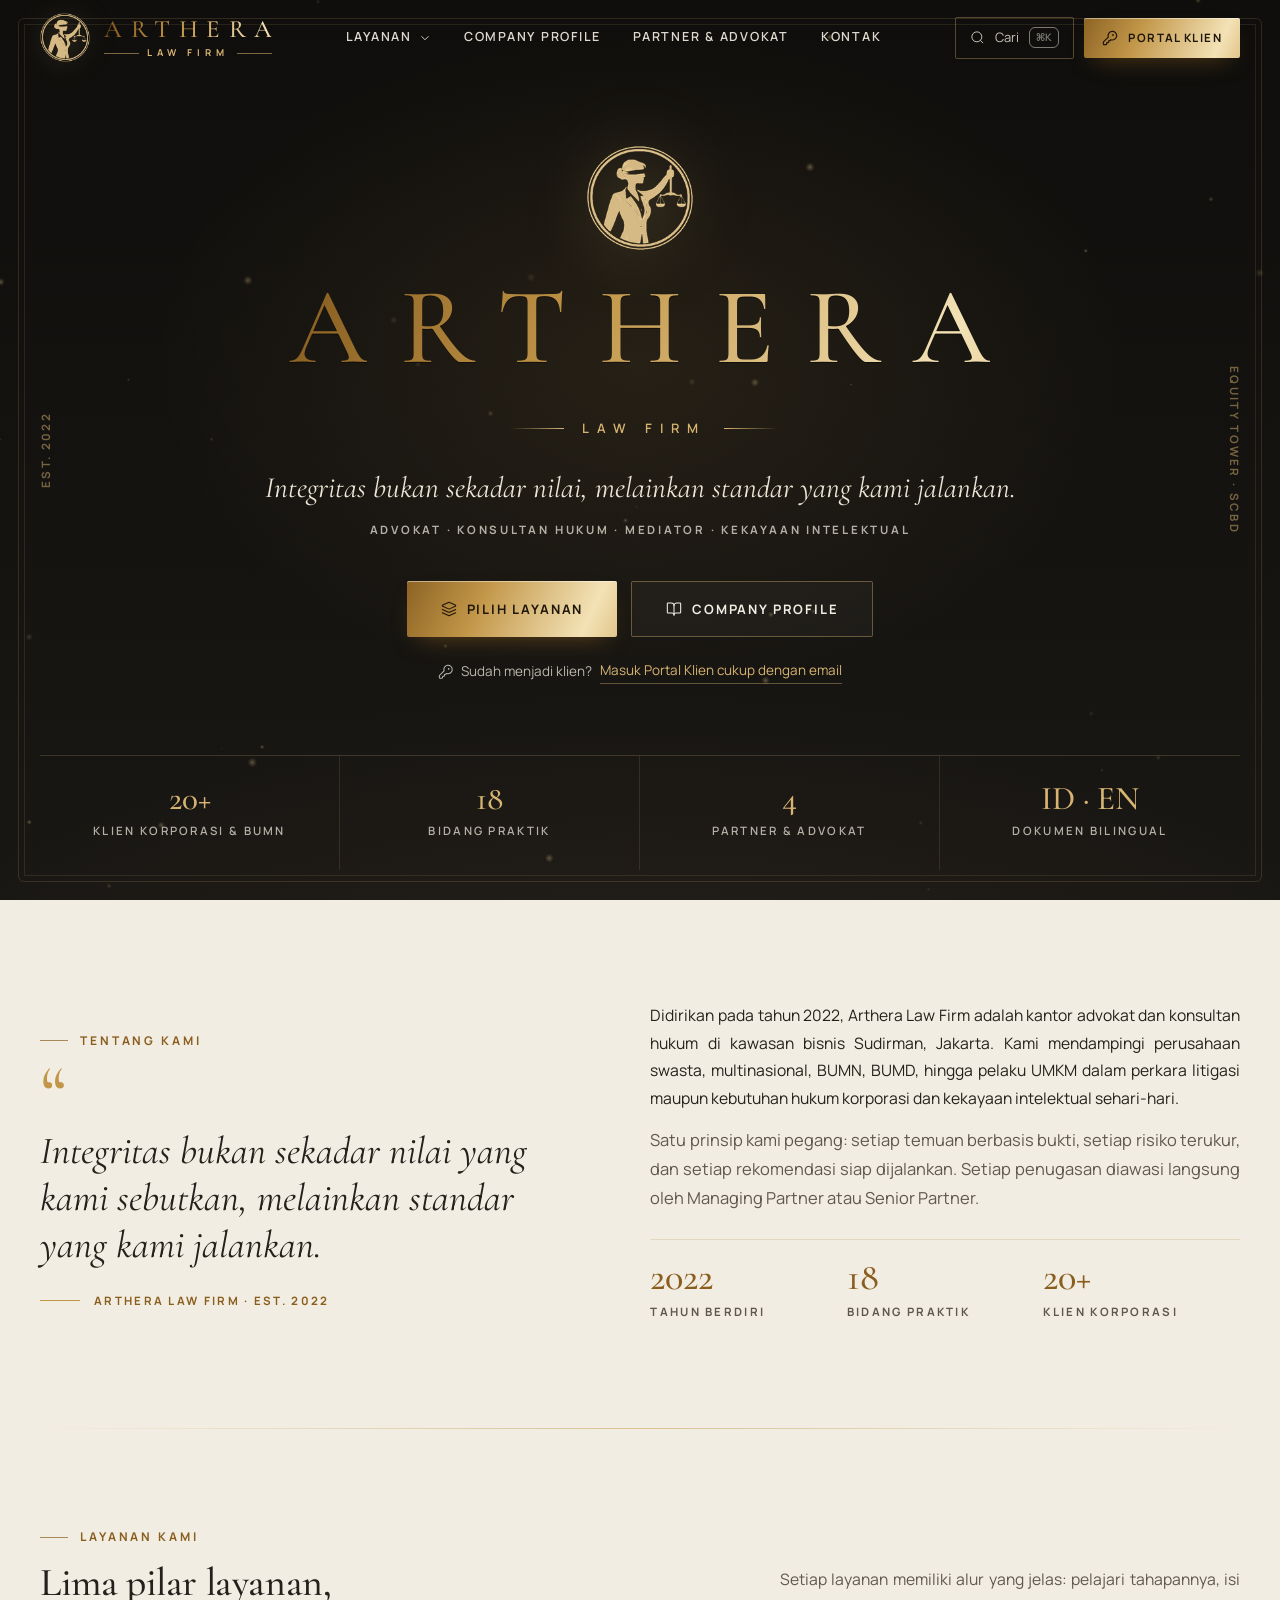
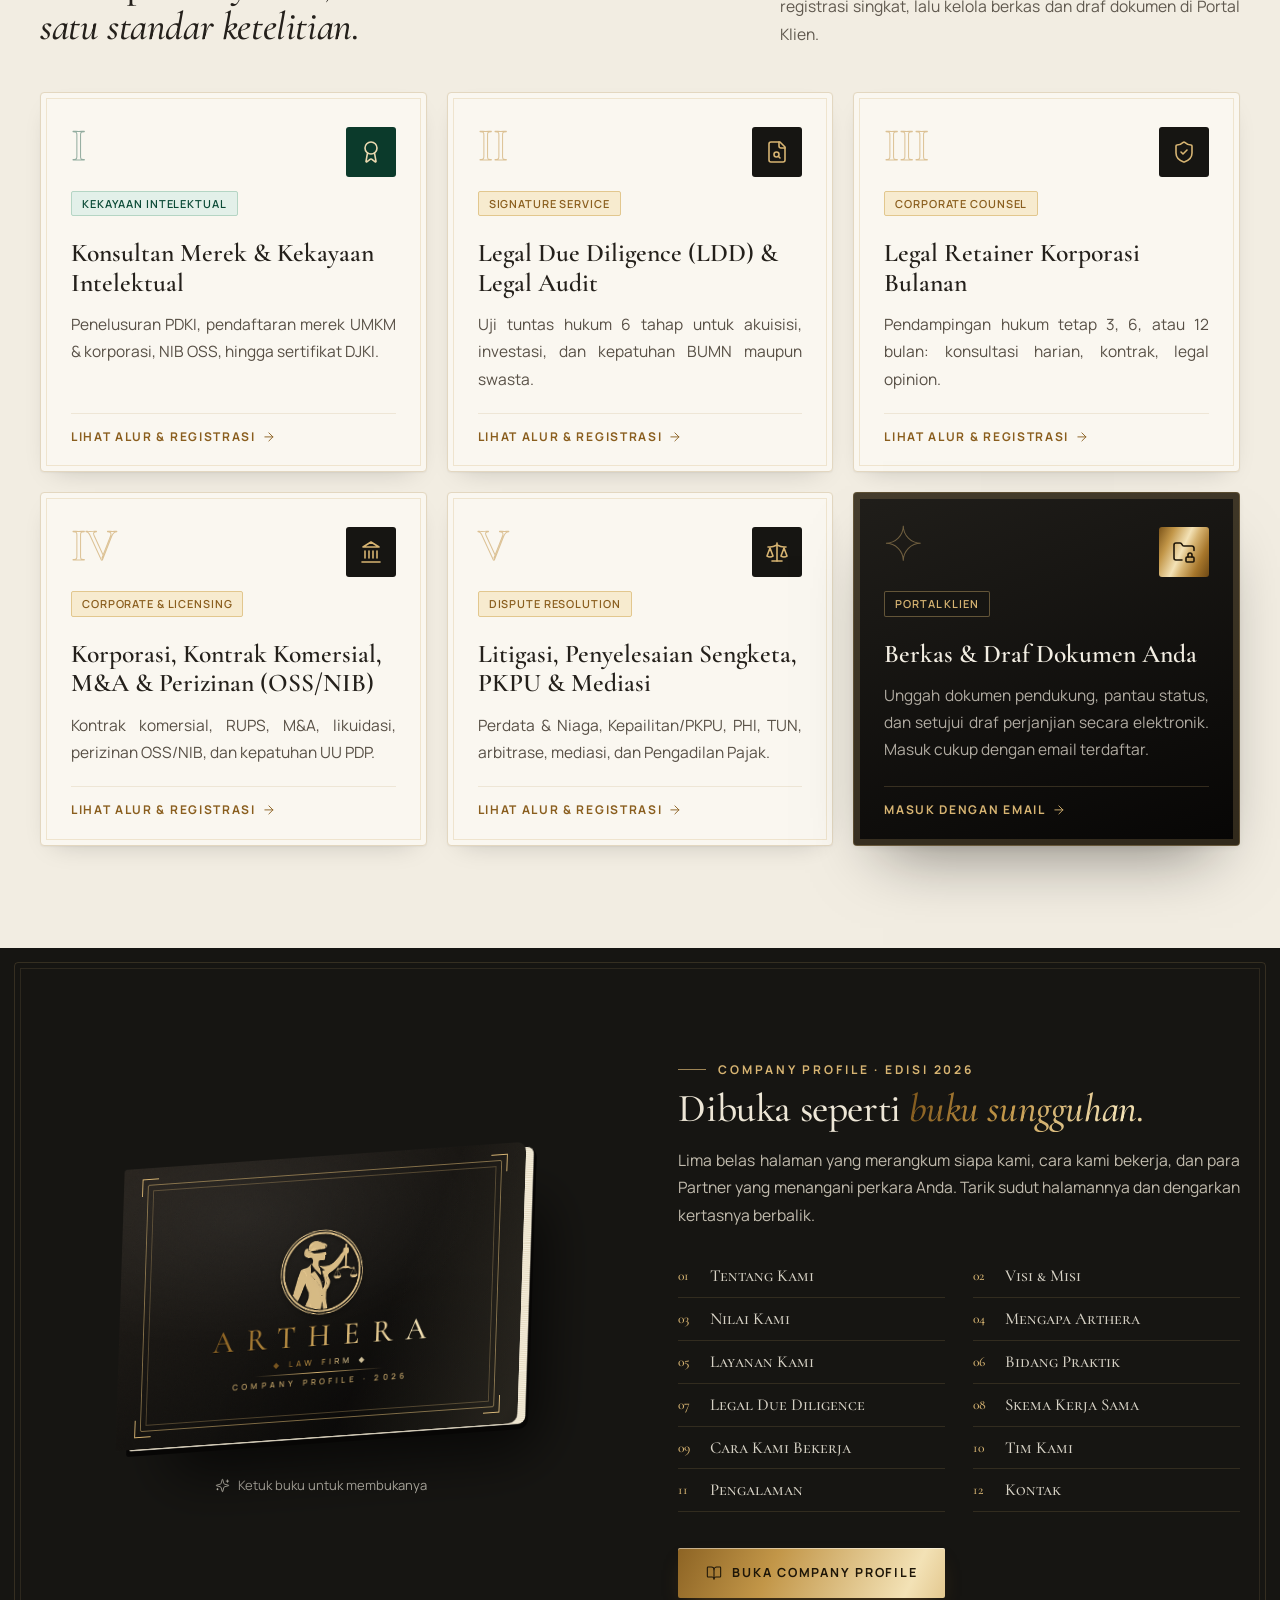
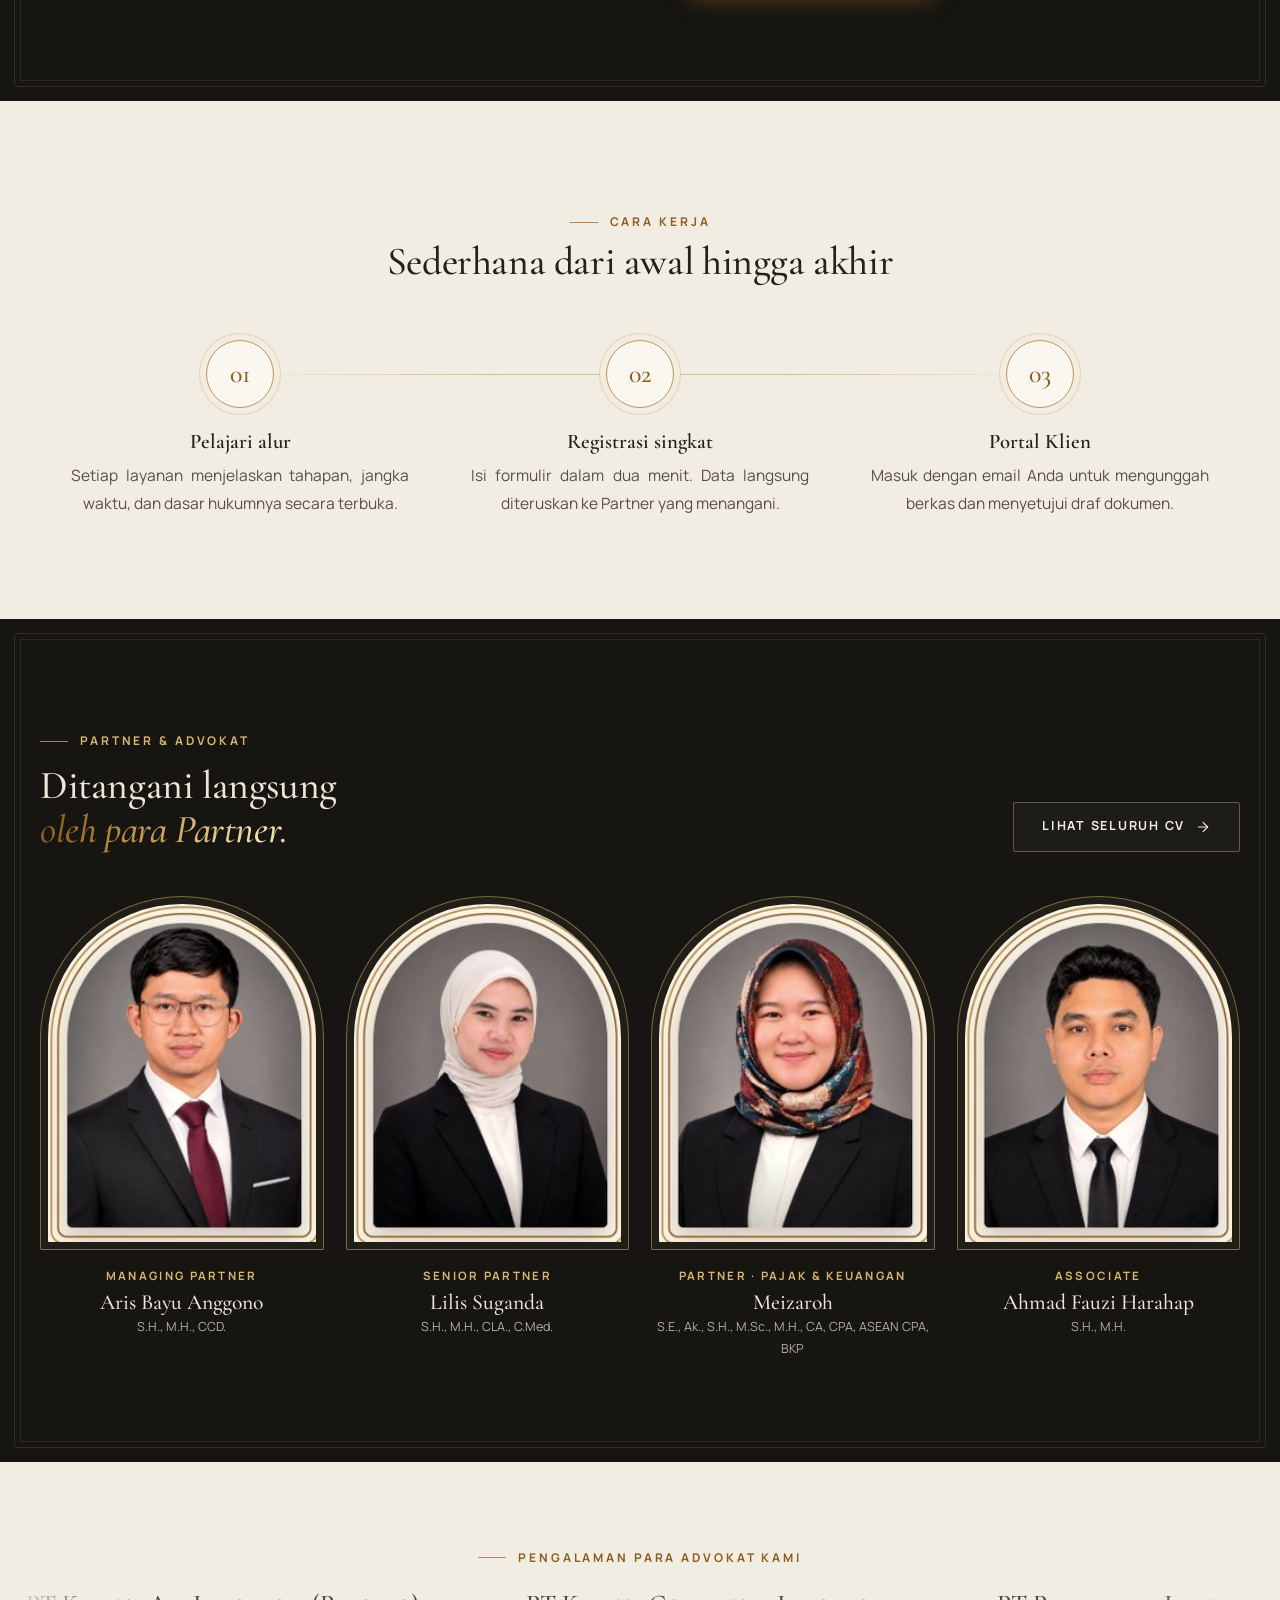
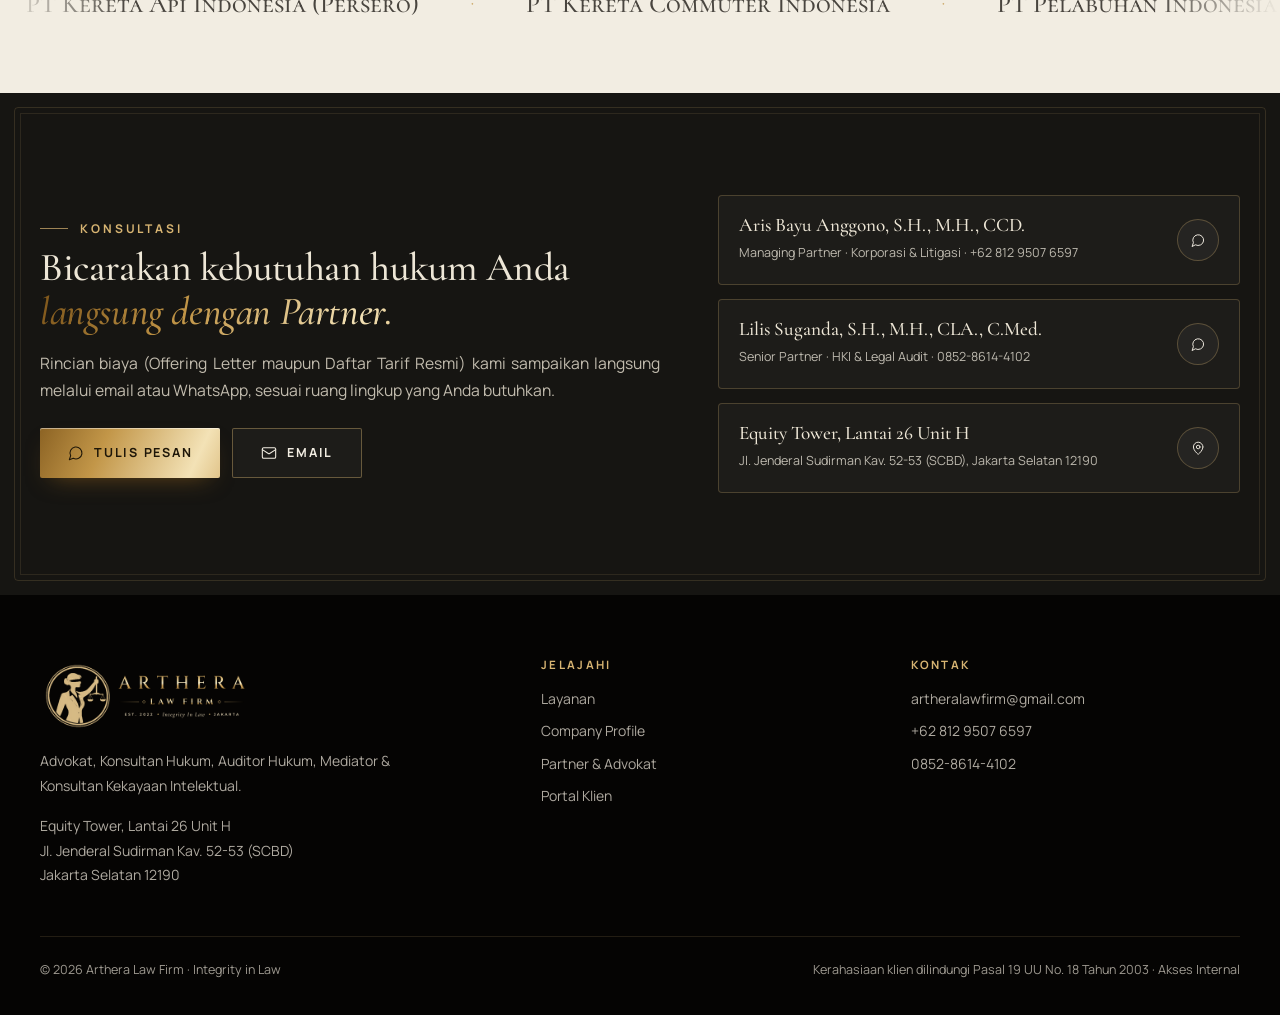
==== commit 50e0871a: "Portal: tampilkan berkas & isian yang sudah diterima Arthera, perbaiki tampilan HP - data klien tere" ====
--- a/index.html
+++ b/index.html
@@ -16,7 +16,7 @@
   <link rel="preconnect" href="https://fonts.googleapis.com">
   <link rel="preconnect" href="https://fonts.gstatic.com" crossorigin>
   <link href="https://fonts.googleapis.com/css2?family=Allura&family=Cormorant+Garamond:ital,wght@0,400;0,500;0,600;1,400;1,500&family=Cormorant+SC:wght@500;600&family=Manrope:wght@400;500;600;700&display=swap" rel="stylesheet">
-  <link rel="stylesheet" href="css/app.css?v=4">
+  <link rel="stylesheet" href="css/app.css?v=5">
   <link rel="stylesheet" href="css/doc.css?v=2">
 </head>
 <body>
--- a/css/app.css
+++ b/css/app.css
@@ -1104,3 +1104,9 @@
   .num-grid b { font-size: 2rem; }
   .num-grid span { display: block; margin-top: 8px; font-size: 9.5px; letter-spacing: .14em; line-height: 1.5; }
 }
+
+/* Kolom tata letak unggahan tidak boleh melebar melebihi layar (baris bagian A-E digeser di dalamnya) */
+.upload-layout > * { min-width: 0; }
+.doc-item { grid-template-columns: 38px minmax(0, 1fr); }
+.file-chip .meta { min-width: 0; flex: 1; }
+.file-chip .meta b { display: block; overflow-wrap: anywhere; }
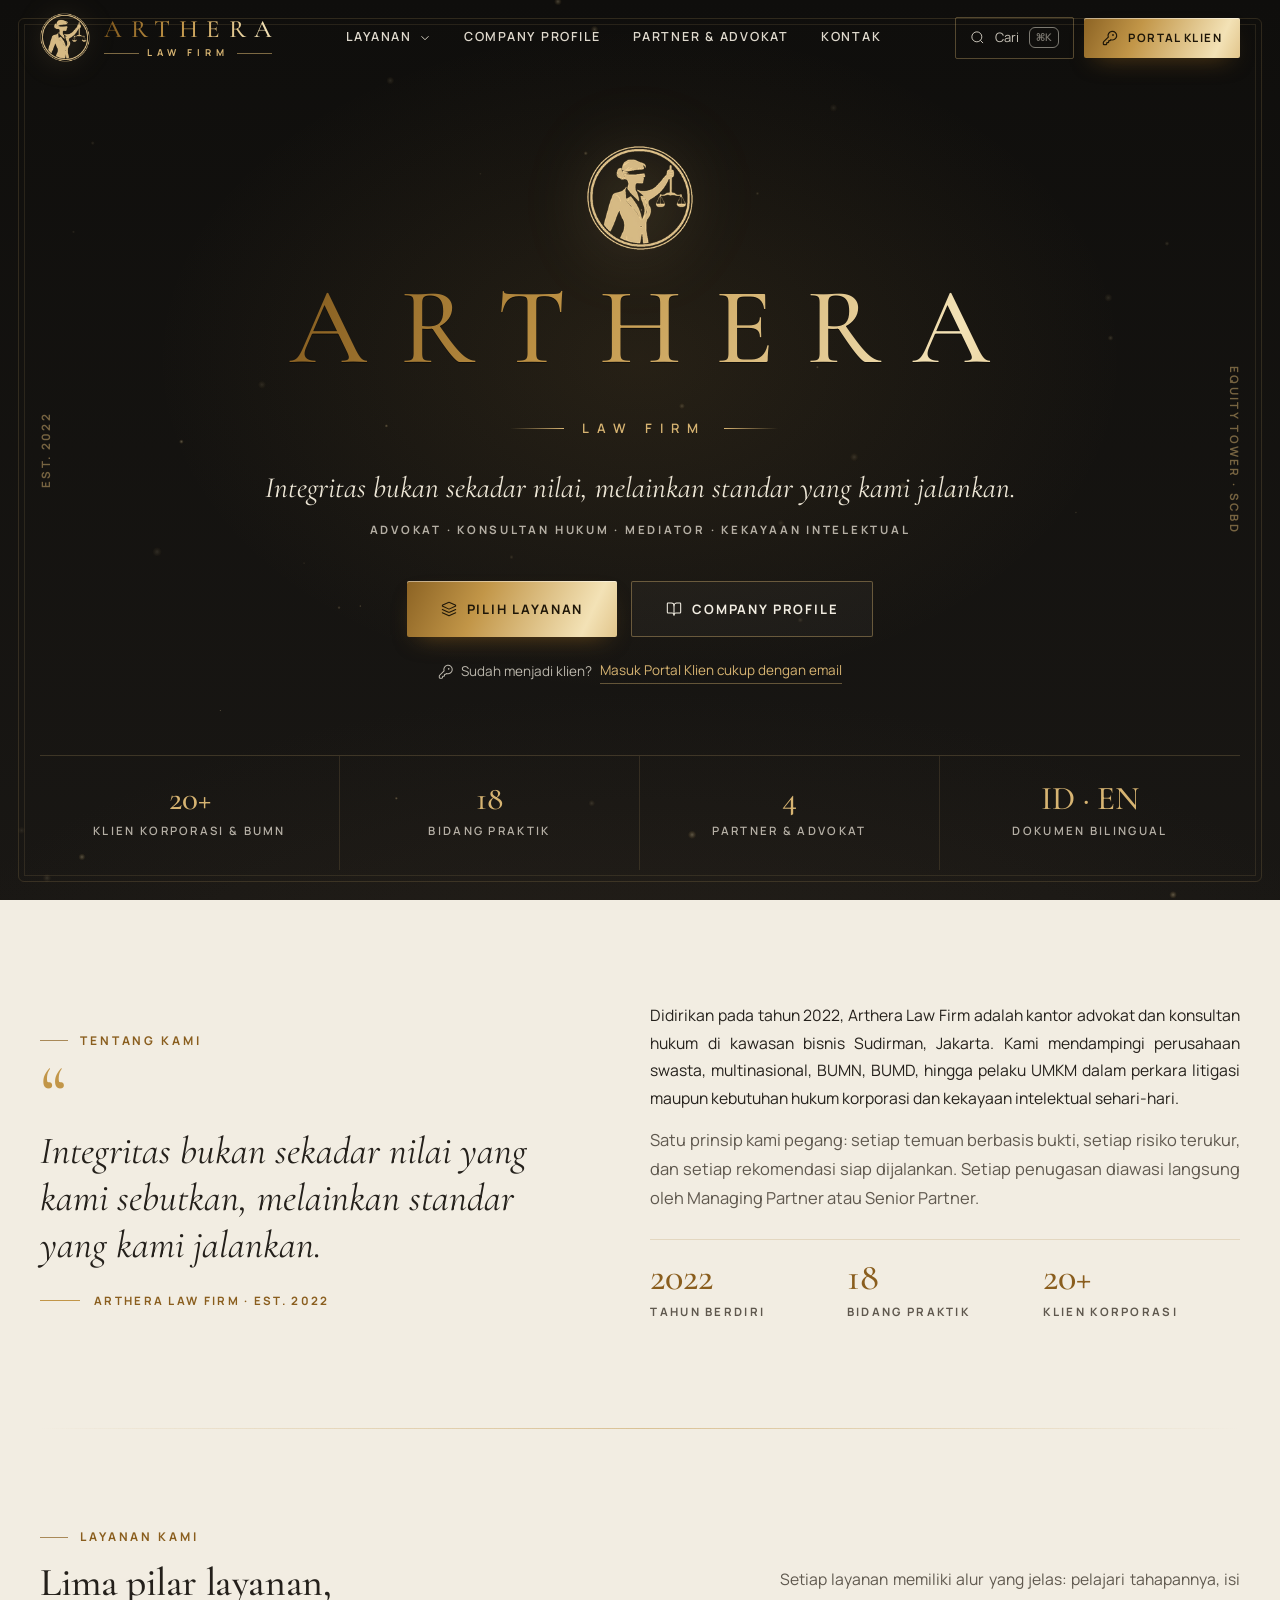
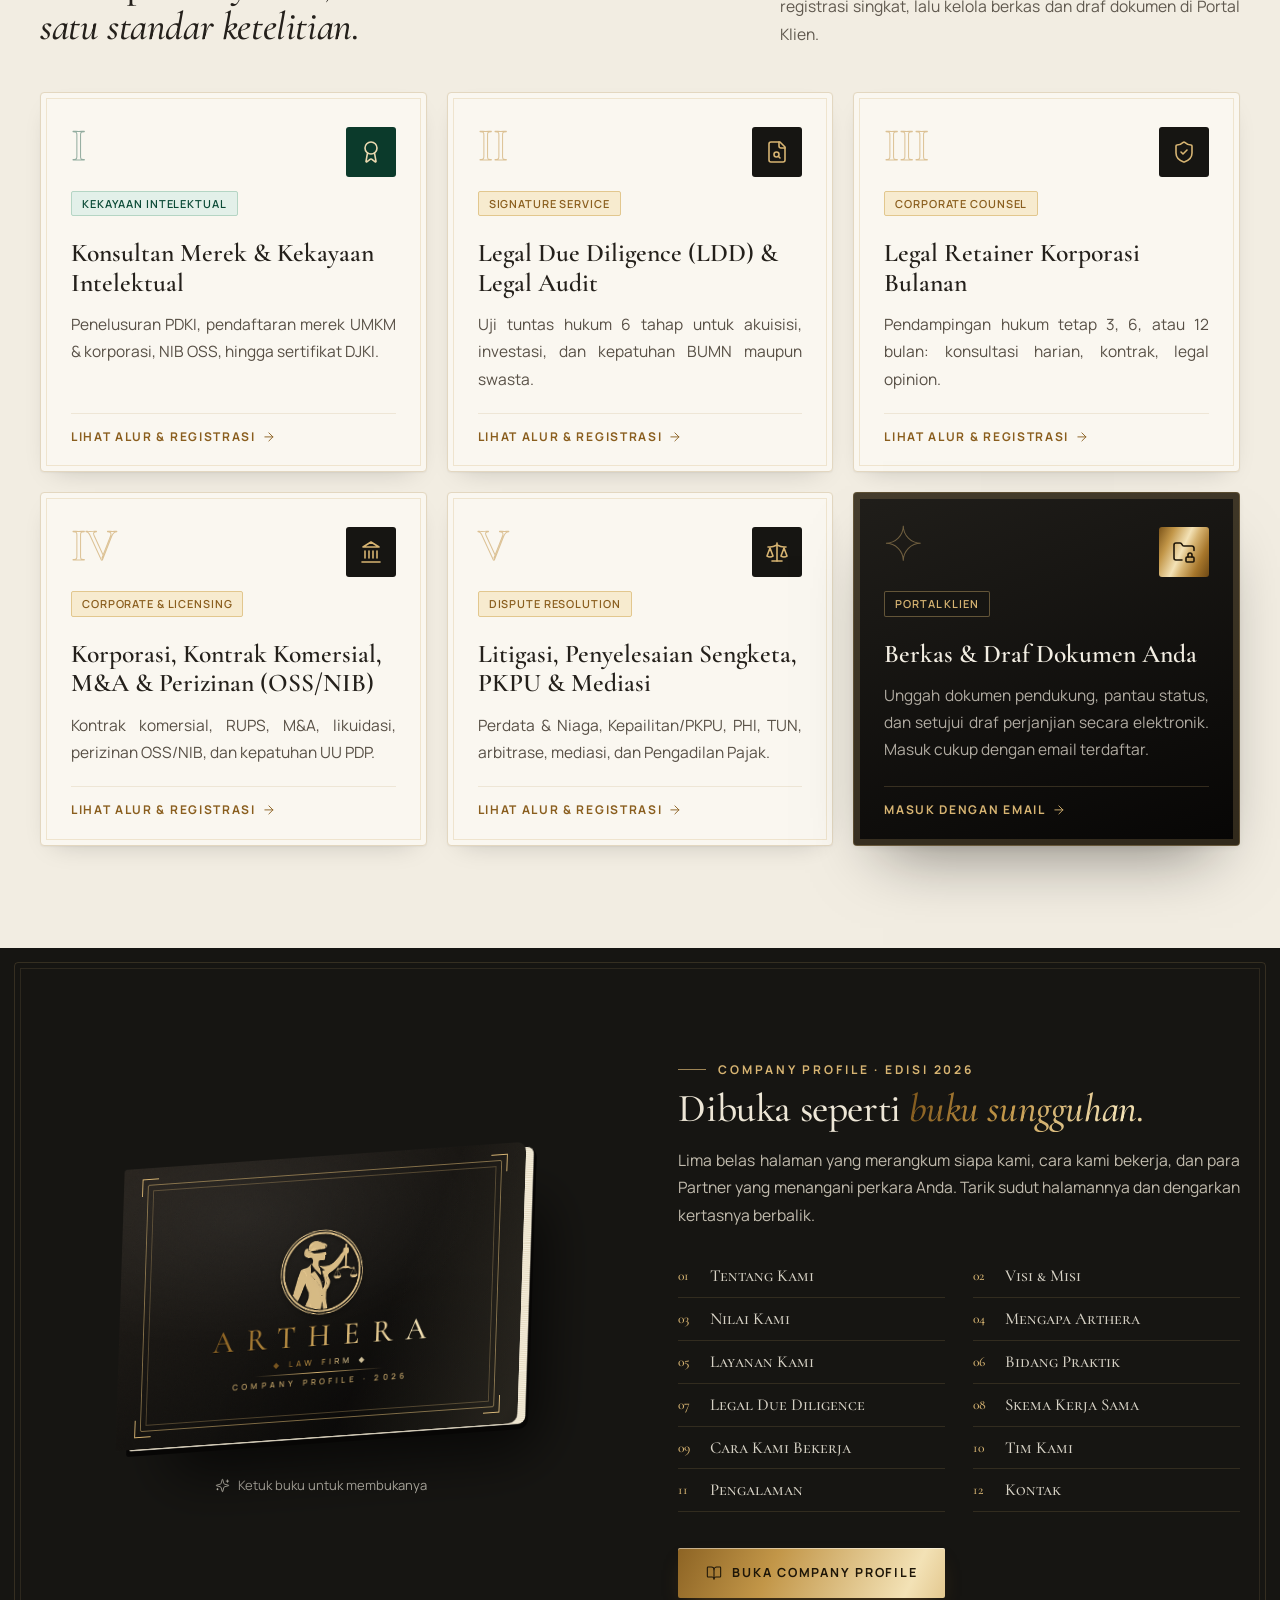
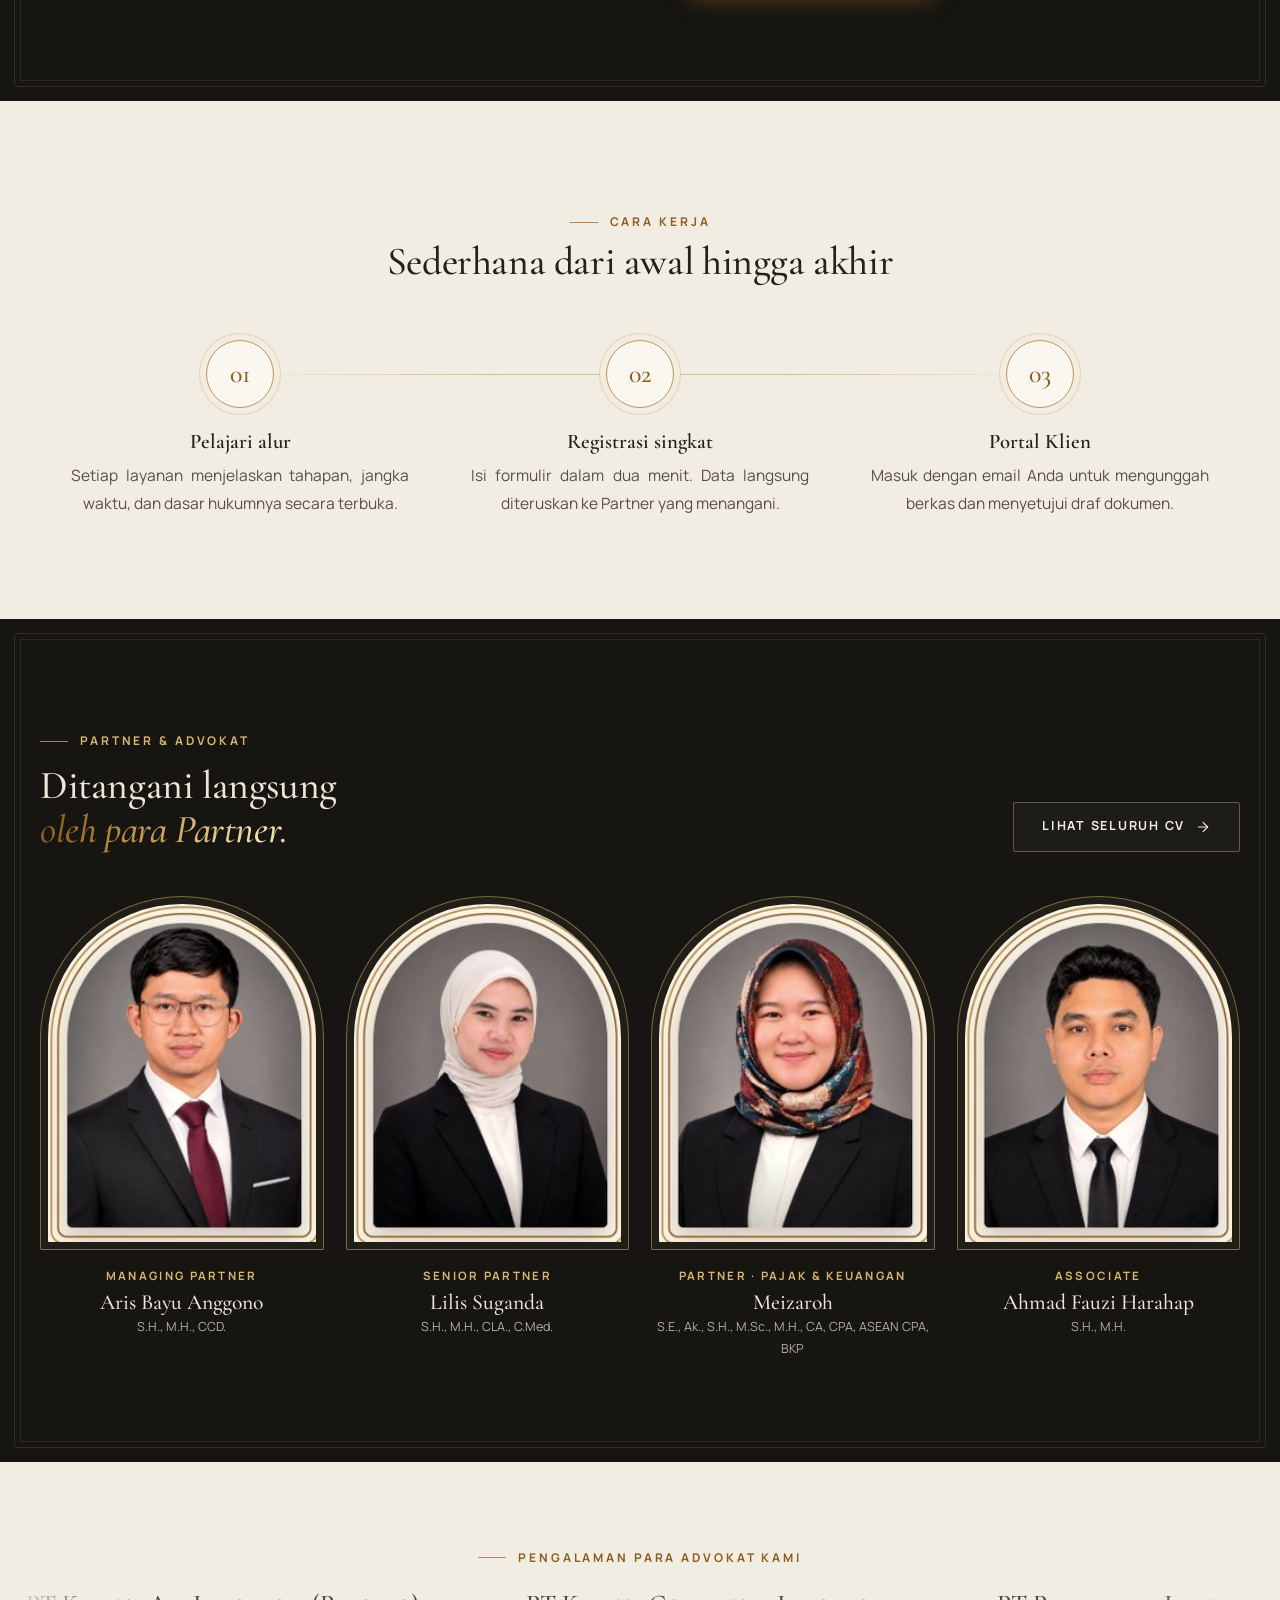
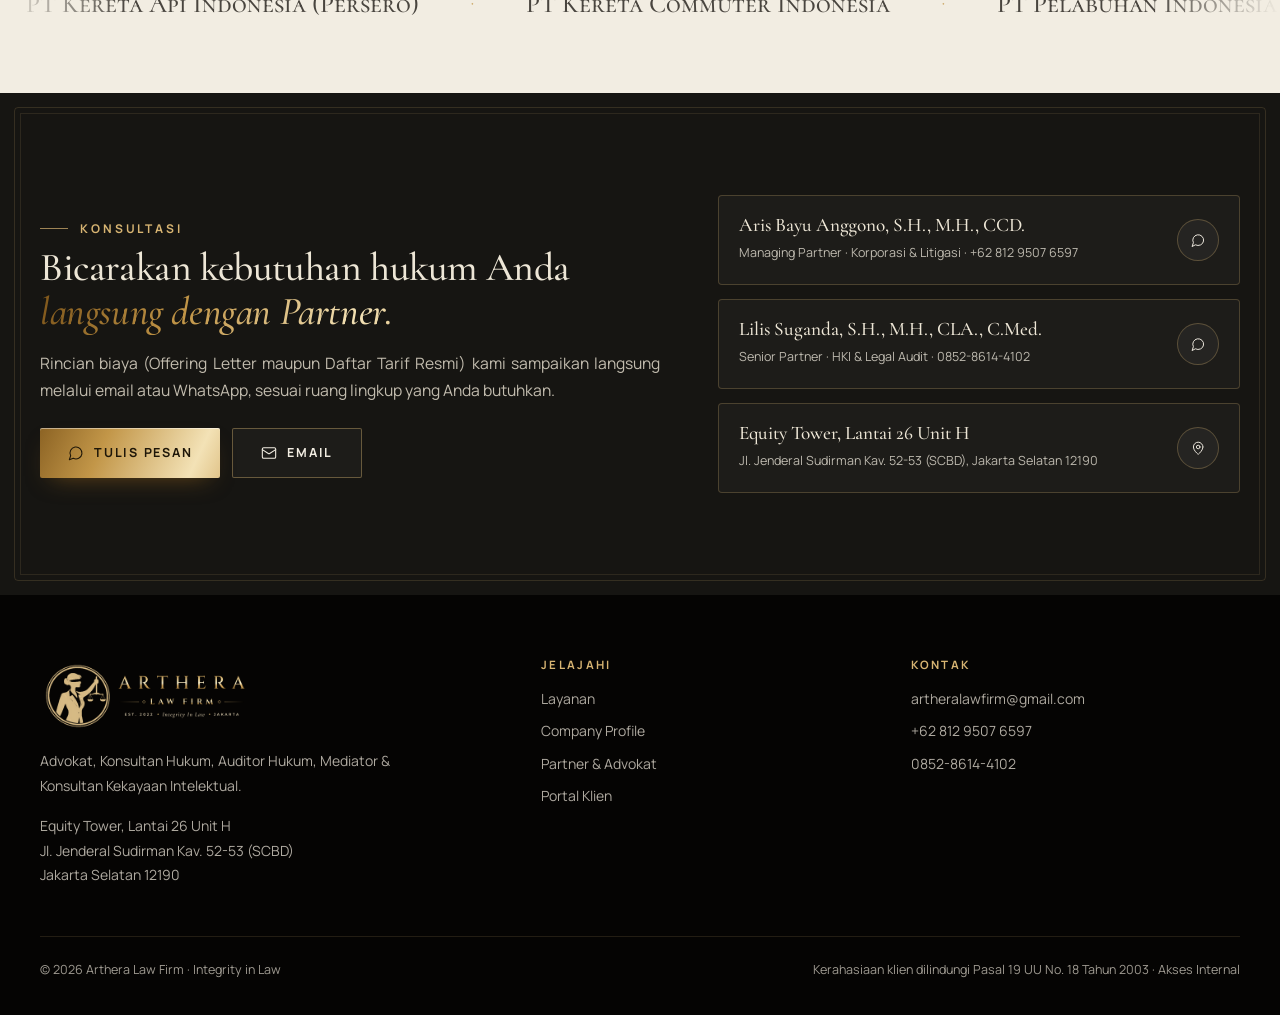
==== commit 8e146d6a: "Admin: menu thumbnail, Admin 2 (Merek & NIB, Pengeluaran), daftar pengeluaran - dua tingkat akses: S" ====
--- a/index.html
+++ b/index.html
@@ -16,7 +16,7 @@
   <link rel="preconnect" href="https://fonts.googleapis.com">
   <link rel="preconnect" href="https://fonts.gstatic.com" crossorigin>
   <link href="https://fonts.googleapis.com/css2?family=Allura&family=Cormorant+Garamond:ital,wght@0,400;0,500;0,600;1,400;1,500&family=Cormorant+SC:wght@500;600&family=Manrope:wght@400;500;600;700&display=swap" rel="stylesheet">
-  <link rel="stylesheet" href="css/app.css?v=5">
+  <link rel="stylesheet" href="css/app.css?v=6">
   <link rel="stylesheet" href="css/doc.css?v=2">
 </head>
 <body>
--- a/css/app.css
+++ b/css/app.css
@@ -1110,3 +1110,54 @@
 .doc-item { grid-template-columns: 38px minmax(0, 1fr); }
 .file-chip .meta { min-width: 0; flex: 1; }
 .file-chip .meta b { display: block; overflow-wrap: anywhere; }
+
+/* ---------- Panel Admin: menu thumbnail & menu kantor ---------- */
+.adm-menu { display: grid; grid-template-columns: repeat(auto-fit, minmax(230px, 1fr)); gap: 14px; margin: 4px 0 22px; }
+.adm-tile { display: grid; grid-template-columns: 46px minmax(0, 1fr) auto; align-items: center; gap: 14px; padding: 16px 18px; text-align: left; font: inherit; color: inherit; cursor: pointer; transition: border-color .25s, transform .25s, box-shadow .25s; }
+.adm-tile:hover { transform: translateY(-2px); border-color: #E2C78E; }
+.adm-tile.on { background: var(--forest); border-color: rgba(215, 180, 114, .5); color: var(--cream); box-shadow: 0 14px 30px rgba(10, 30, 20, .18); }
+.adm-ic { width: 46px; height: 46px; border-radius: 12px; display: grid; place-items: center; background: #F7EBCF; color: var(--gold-dk); border: 1px solid #E2C78E; }
+.adm-tile.on .adm-ic { background: rgba(215, 180, 114, .14); color: var(--gold-2); border-color: rgba(215, 180, 114, .4); }
+.adm-tx b { display: block; font: 600 15px/1.25 var(--sans); }
+.adm-tx small { display: block; margin-top: 3px; font-size: 12.5px; line-height: 1.4; color: var(--muted); text-align: left; }
+.adm-tile.on .adm-tx small { color: rgba(242, 233, 216, .72); }
+.adm-n { min-width: 34px; height: 34px; padding: 0 10px; border-radius: 99px; display: grid; place-items: center; font: 600 13px/1 var(--sans); background: var(--paper); border: 1px solid var(--line); color: var(--forest); }
+.adm-tile.on .adm-n { background: var(--gold-2); border-color: var(--gold-2); color: var(--forest); }
+
+.off-list, .off-exp { display: grid; gap: 14px; }
+.off-matter { padding: 22px 24px; }
+.off-mhead { display: flex; justify-content: space-between; gap: 12px; padding-bottom: 14px; border-bottom: 1px solid var(--line); margin-bottom: 16px; }
+.off-mhead .h4 { margin: 4px 0 2px; }
+.off-grid { display: grid; grid-template-columns: repeat(2, minmax(0, 1fr)); gap: 14px; }
+.off-box { border: 1px solid var(--line); border-radius: 12px; padding: 16px; background: var(--paper); }
+.off-box-h { display: flex; align-items: center; gap: 10px; margin-bottom: 12px; color: var(--gold-dk); }
+.off-box-h b { color: var(--forest); font-size: 15px; flex: 1; }
+.off-dl { display: grid; grid-template-columns: 140px minmax(0, 1fr); gap: 6px 12px; margin: 0; font-size: 14px; }
+.off-dl dt { color: var(--muted); }
+.off-dl dd { margin: 0; overflow-wrap: anywhere; }
+.off-note { margin: 12px 0 0; padding: 10px 12px; border-radius: 10px; background: #FBF6EA; font-size: 13.5px; line-height: 1.55; text-align: justify; }
+.off-out { margin-top: 16px; }
+.off-out-h { font: 700 10.5px/1.4 var(--sans); letter-spacing: .18em; text-transform: uppercase; color: var(--muted); margin-bottom: 8px; }
+.off-out-row { display: flex; align-items: center; gap: 10px; padding: 9px 0; border-top: 1px solid var(--line); font-size: 14px; }
+.off-tag { display: inline-flex; align-items: center; padding: 4px 10px; border-radius: 99px; background: #F7EBCF; border: 1px solid #E2C78E; color: var(--gold-dk); font: 600 11px/1.2 var(--sans); white-space: nowrap; }
+.off-stats { grid-template-columns: repeat(3, 1fr); margin-top: 0; }
+.off-row { display: grid; grid-template-columns: 84px minmax(0, 1fr) auto auto; align-items: center; gap: 16px; padding: 16px 18px; }
+.off-date { text-align: center; padding: 8px 6px; border-radius: 12px; background: var(--paper); border: 1px solid var(--line); }
+.off-date b { display: block; font: 500 1.9rem/1 var(--serif); color: var(--forest); }
+.off-date span, .off-date small { display: block; font-size: 11px; color: var(--muted); line-height: 1.3; margin-top: 3px; }
+.off-main .nm { font-weight: 600; }
+.off-main .sub { font-size: 13px; color: var(--muted); margin-top: 2px; overflow-wrap: anywhere; }
+.off-amt { text-align: right; }
+.off-amt b { display: block; font: 500 1.35rem/1.1 var(--serif); color: var(--forest); white-space: nowrap; }
+.off-amt span { font-size: 12px; color: var(--muted); white-space: nowrap; }
+.off-detail { display: grid; grid-template-columns: minmax(0, 1fr) 220px; gap: 18px; align-items: start; }
+.off-receipt img { width: 100%; border-radius: 10px; border: 1px solid var(--line); display: block; }
+@media (max-width: 760px) {
+  .off-grid, .off-detail { grid-template-columns: 1fr; }
+  .off-dl { grid-template-columns: 120px minmax(0, 1fr); }
+  .off-stats { grid-template-columns: 1fr; }
+  .off-row { grid-template-columns: 64px minmax(0, 1fr) auto; }
+  .off-row .off-amt { grid-column: 2 / -1; text-align: left; }
+  .off-row .acts { grid-column: 3; grid-row: 1; }
+  .off-matter { padding: 18px 16px; }
+}
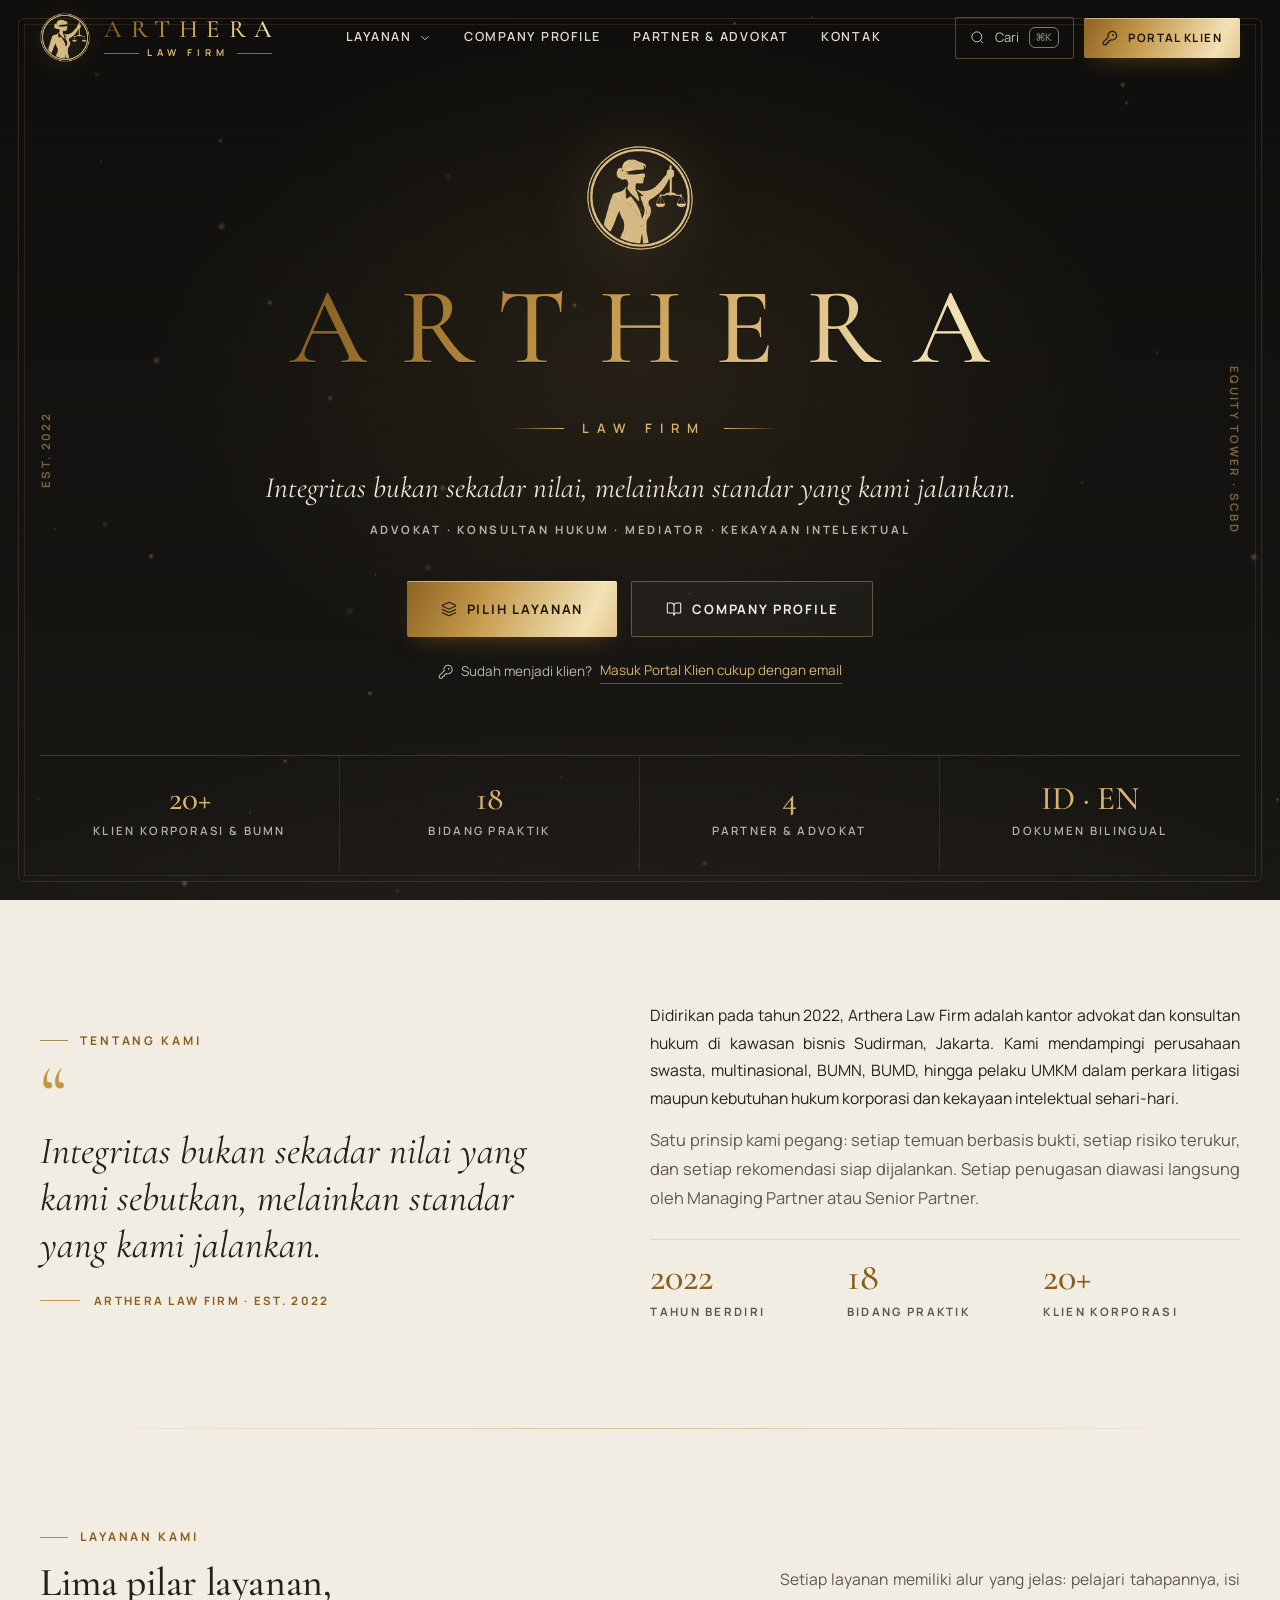
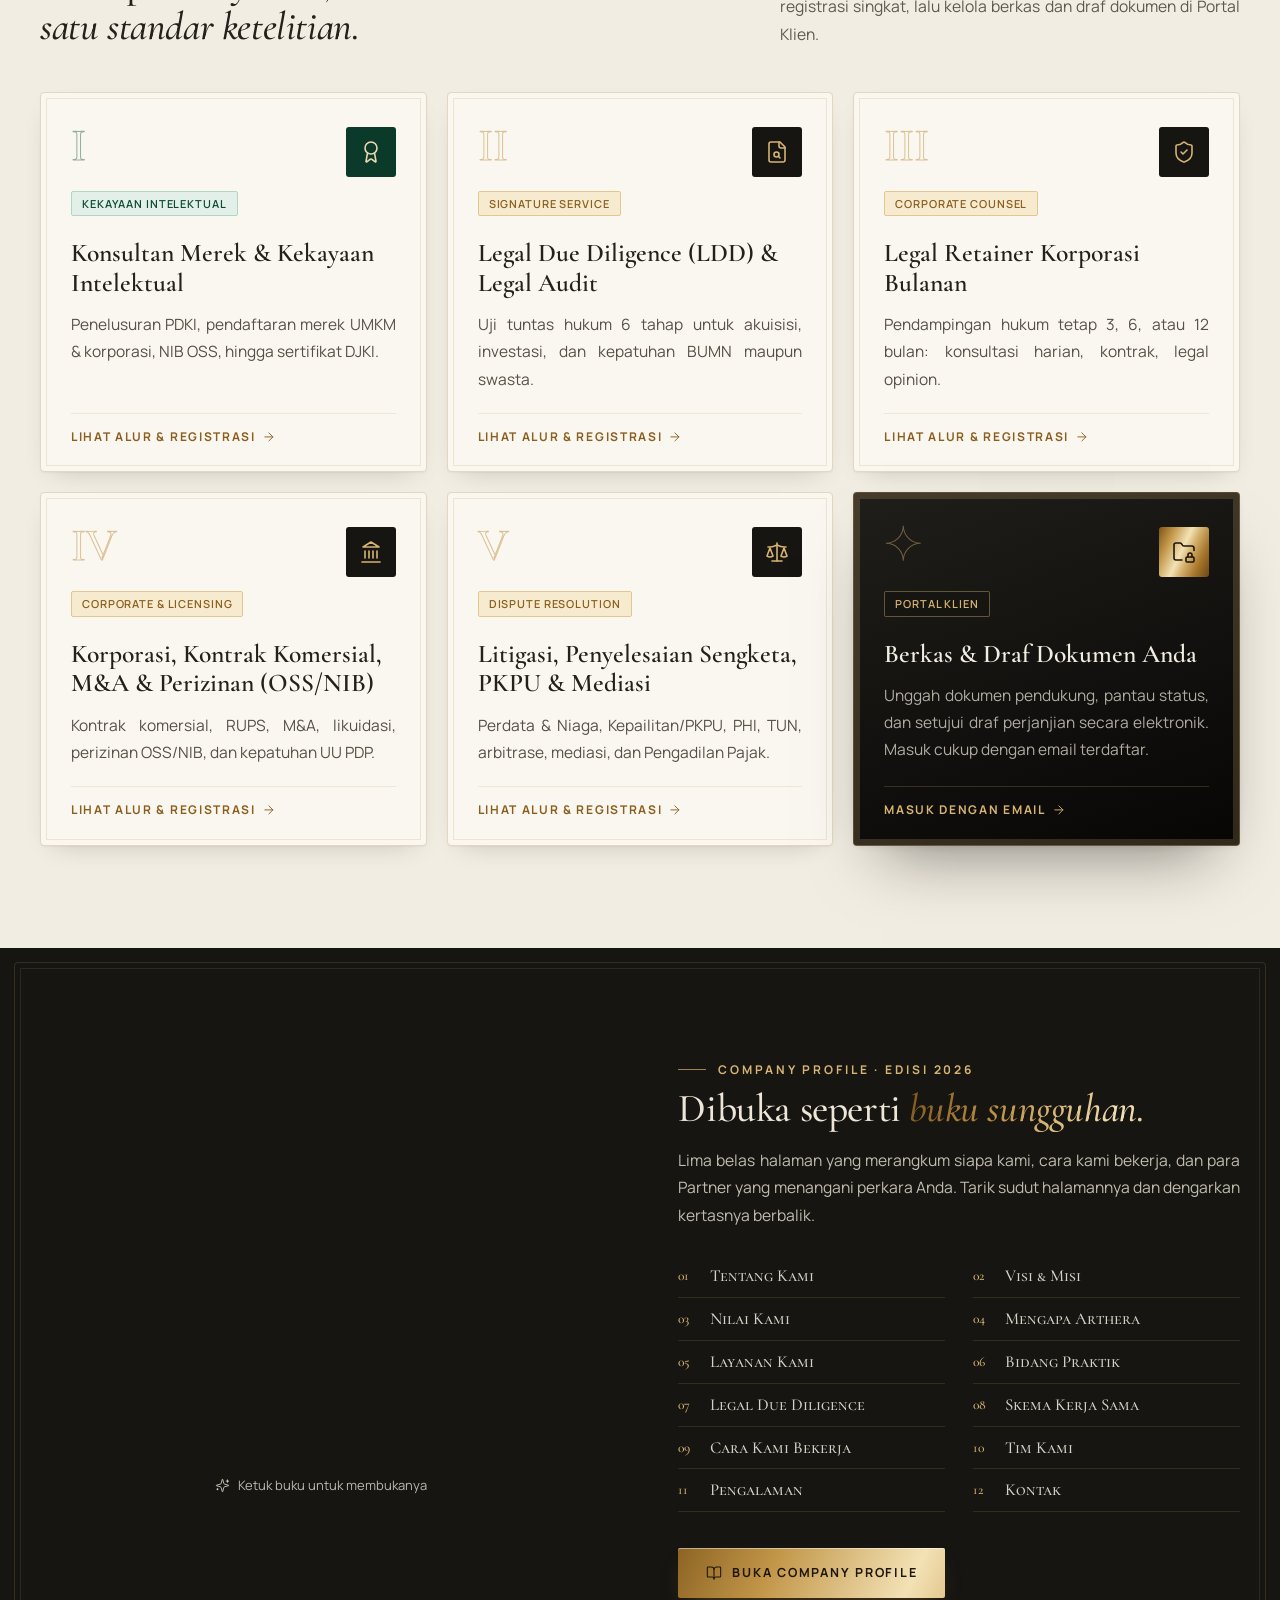
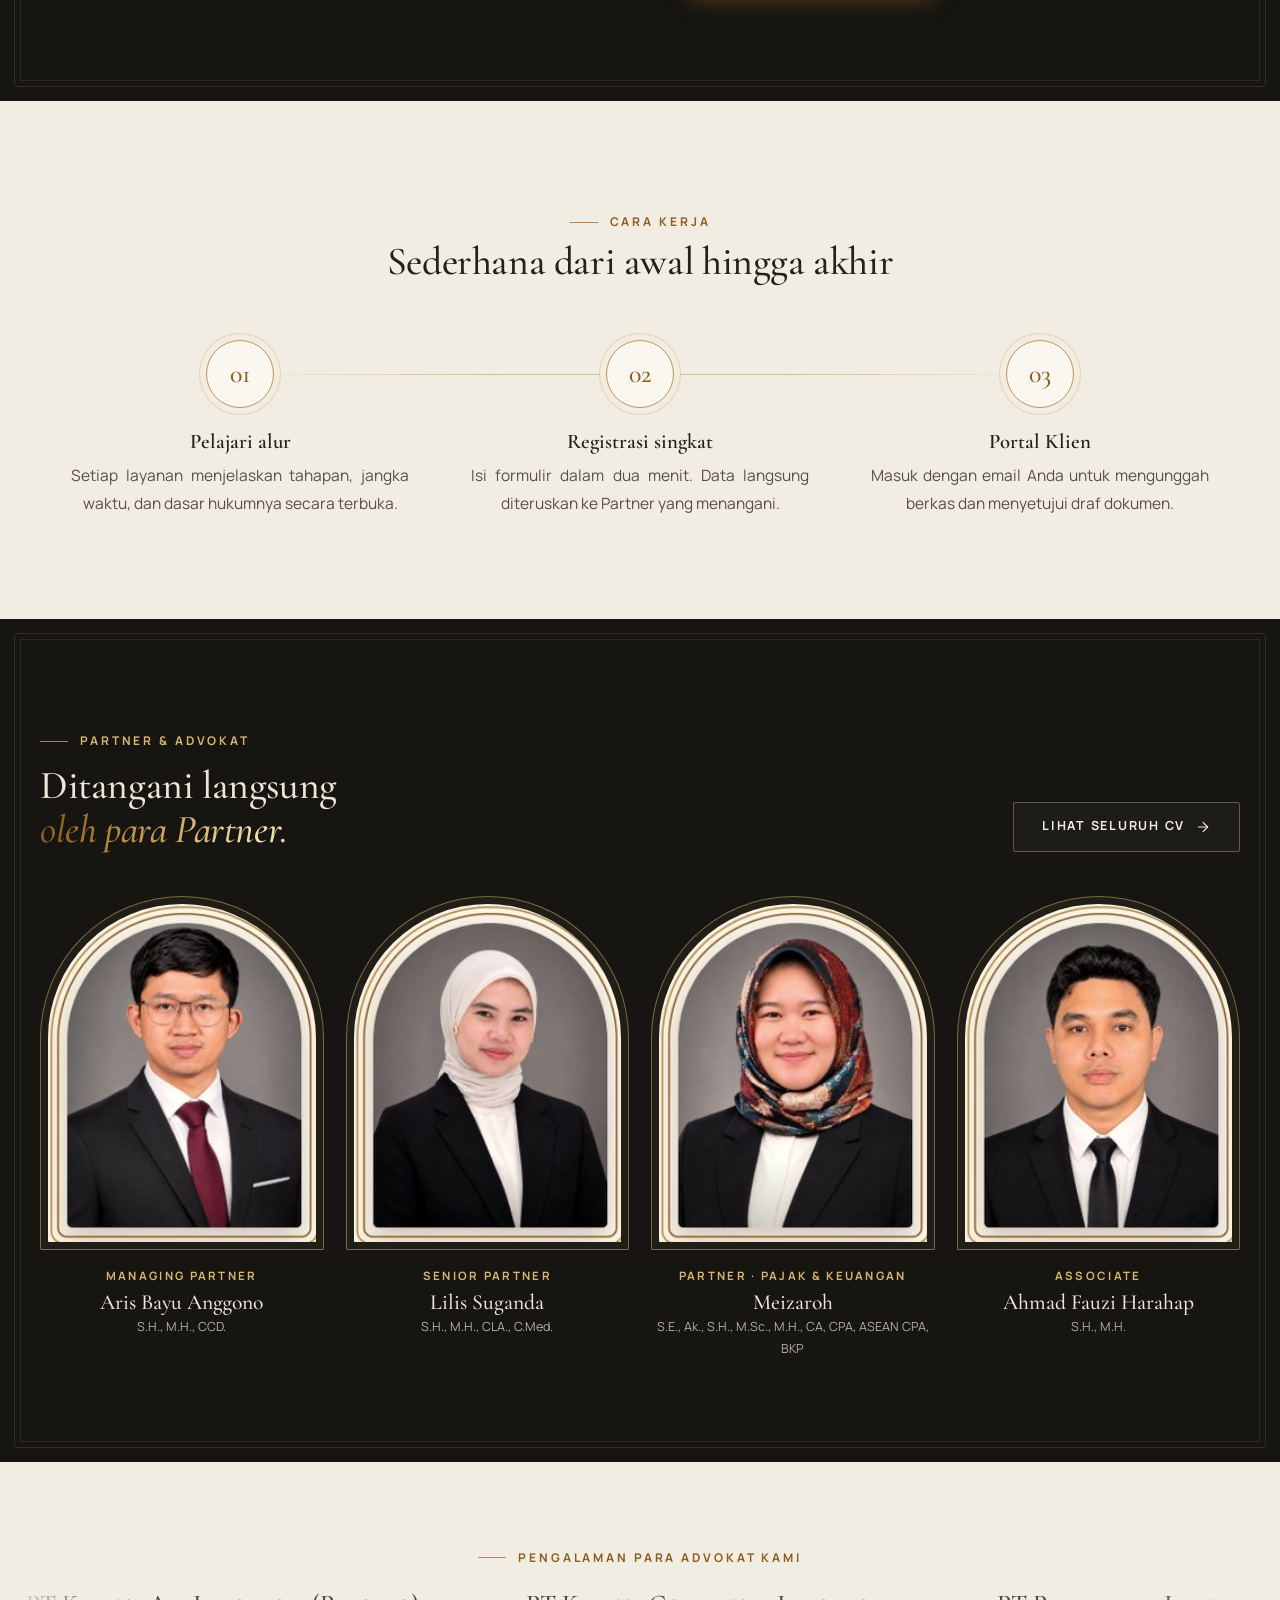
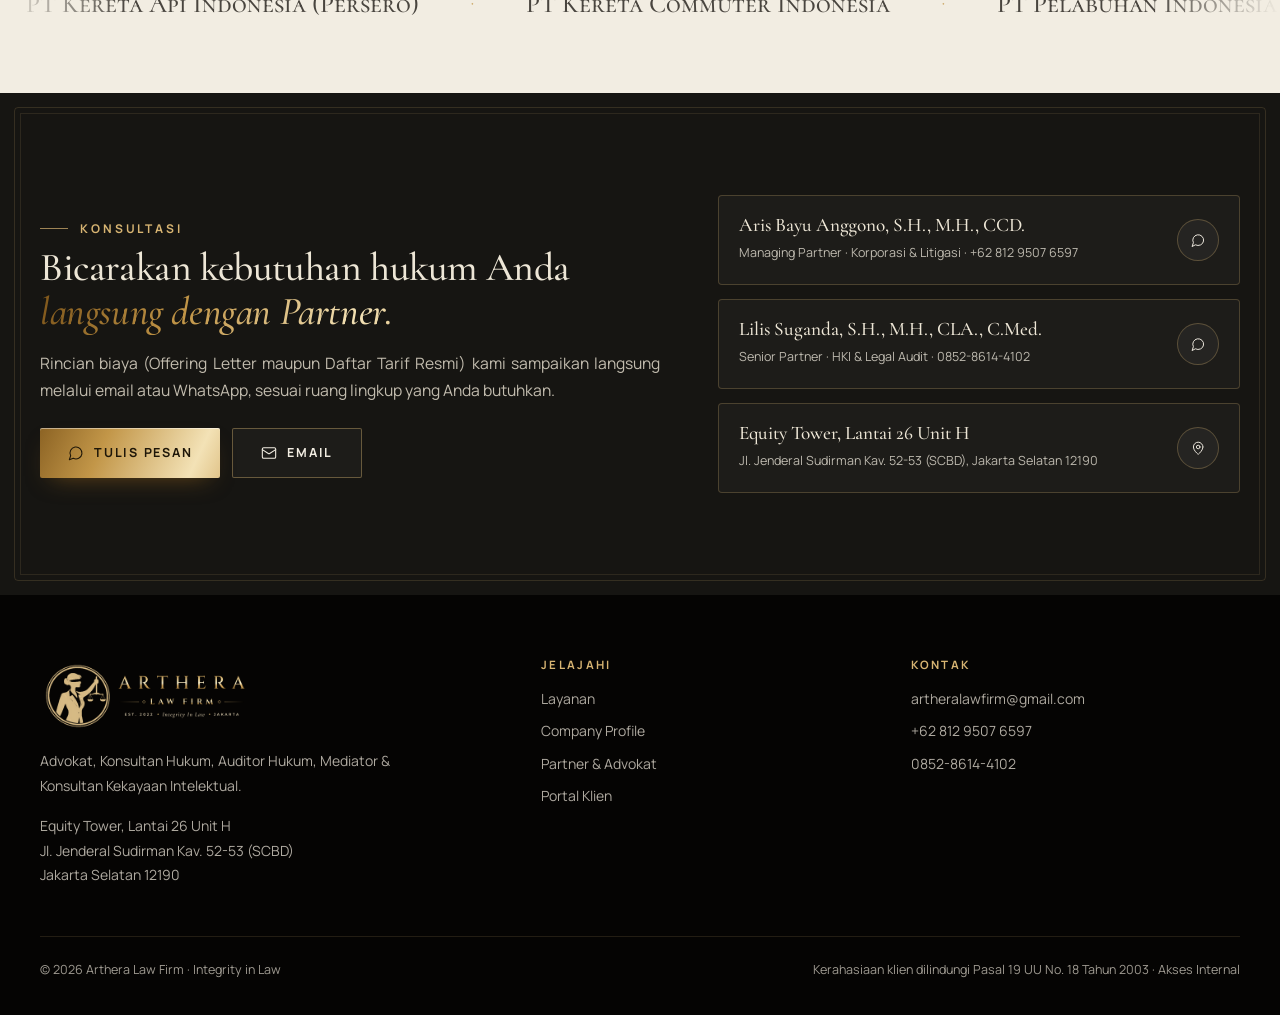
==== commit f7ed94f2: "Pengeluaran: status lunas (dicoret), ringkasan belum lunas / sudah lunas - pengeluaran 14 November 2" ====
--- a/index.html
+++ b/index.html
@@ -16,7 +16,7 @@
   <link rel="preconnect" href="https://fonts.googleapis.com">
   <link rel="preconnect" href="https://fonts.gstatic.com" crossorigin>
   <link href="https://fonts.googleapis.com/css2?family=Allura&family=Cormorant+Garamond:ital,wght@0,400;0,500;0,600;1,400;1,500&family=Cormorant+SC:wght@500;600&family=Manrope:wght@400;500;600;700&display=swap" rel="stylesheet">
-  <link rel="stylesheet" href="css/app.css?v=6">
+  <link rel="stylesheet" href="css/app.css?v=7">
   <link rel="stylesheet" href="css/doc.css?v=2">
 </head>
 <body>
--- a/css/app.css
+++ b/css/app.css
@@ -1161,3 +1161,5 @@
   .off-row .acts { grid-column: 3; grid-row: 1; }
   .off-matter { padding: 18px 16px; }
 }
+.off-row.is-paid { background: #F6F4EE; }
+.off-row.is-paid .nm, .off-row.is-paid .off-amt b, .off-row.is-paid .off-amt span { text-decoration: line-through; text-decoration-color: rgba(30, 30, 30, .55); color: var(--muted); }
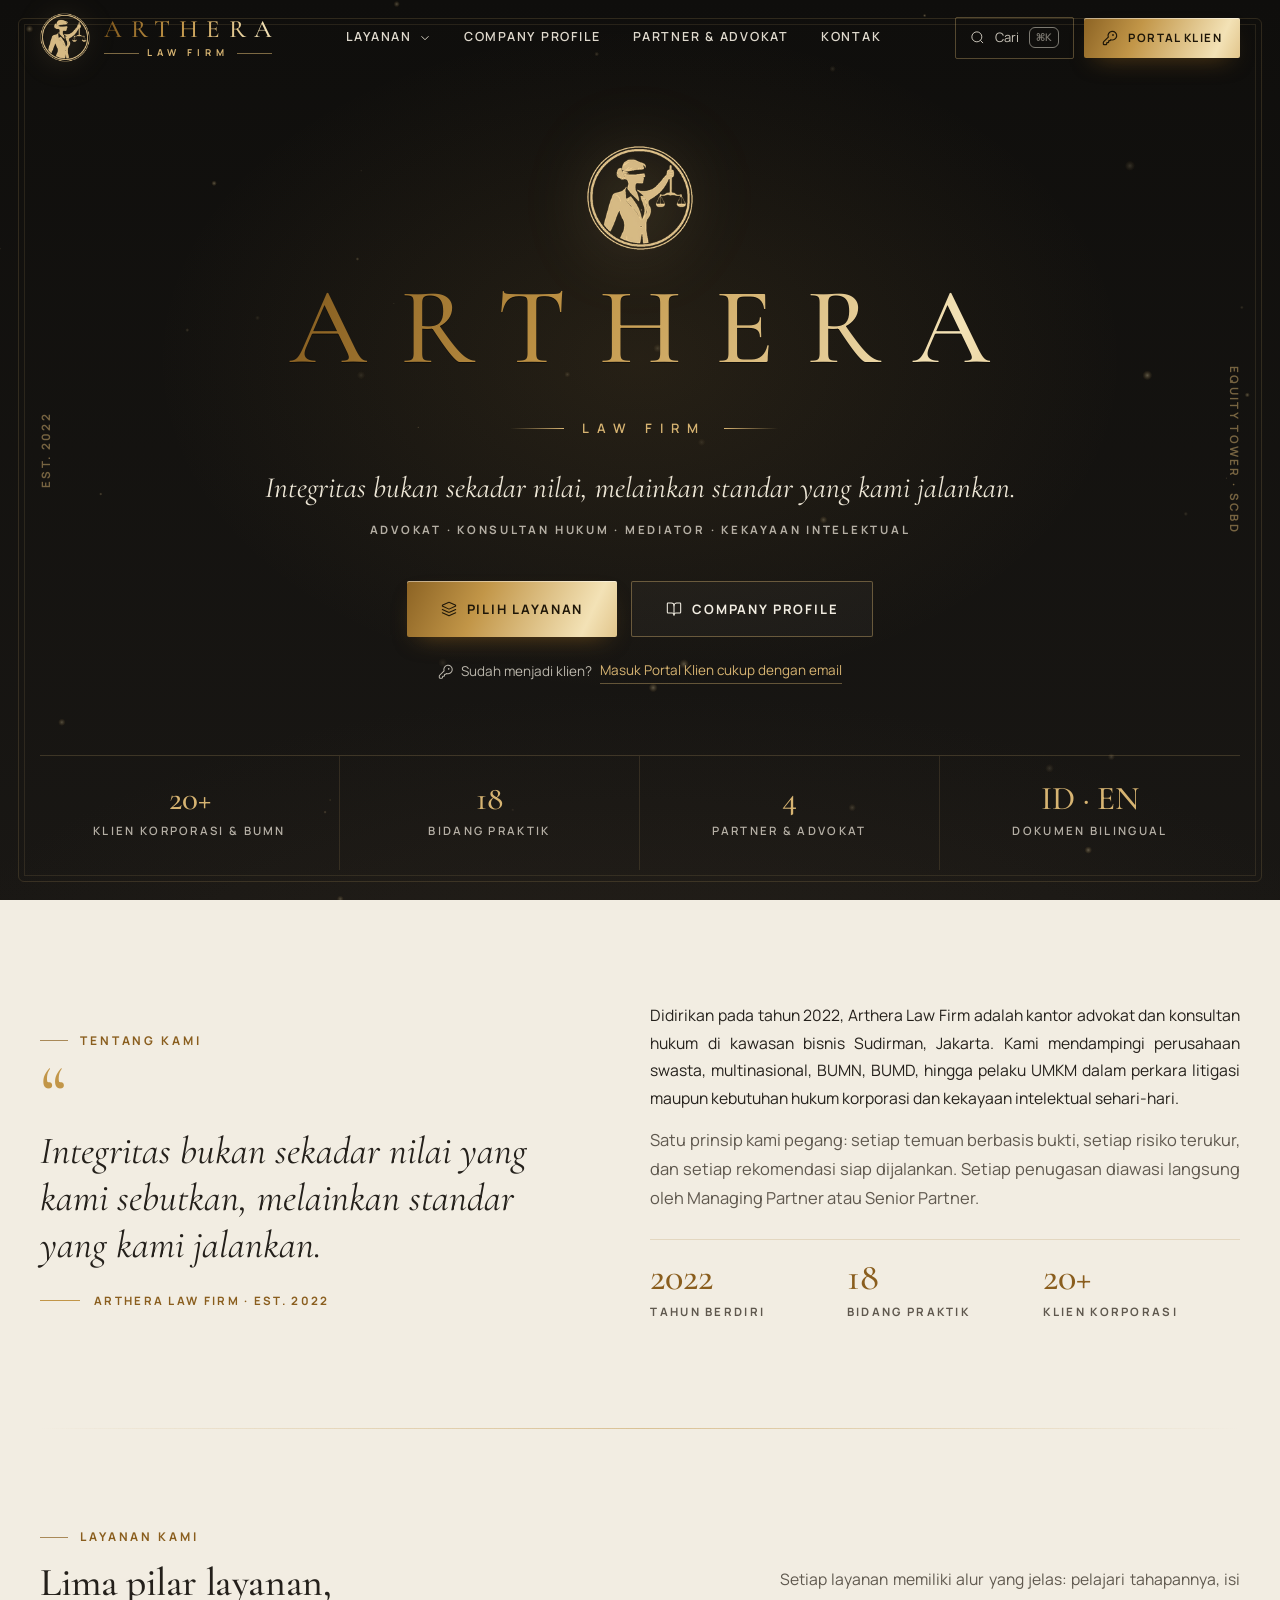
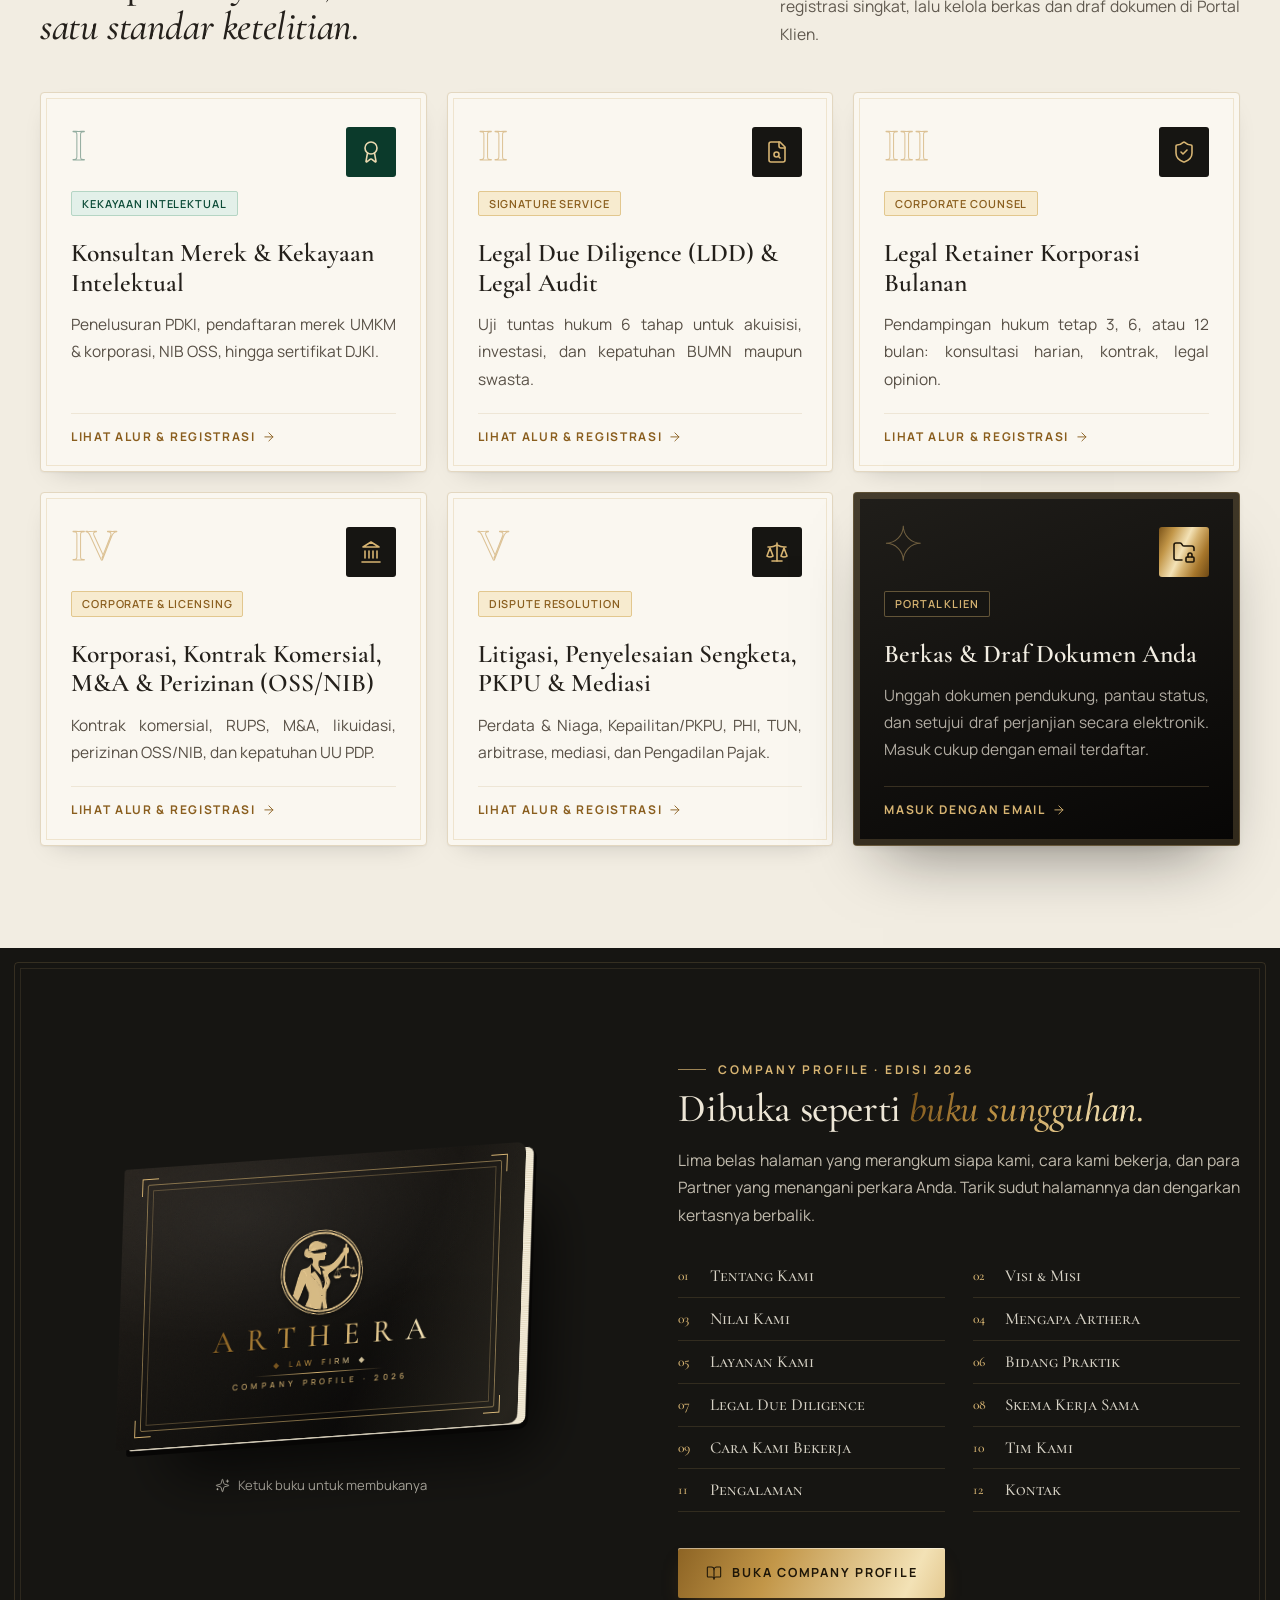
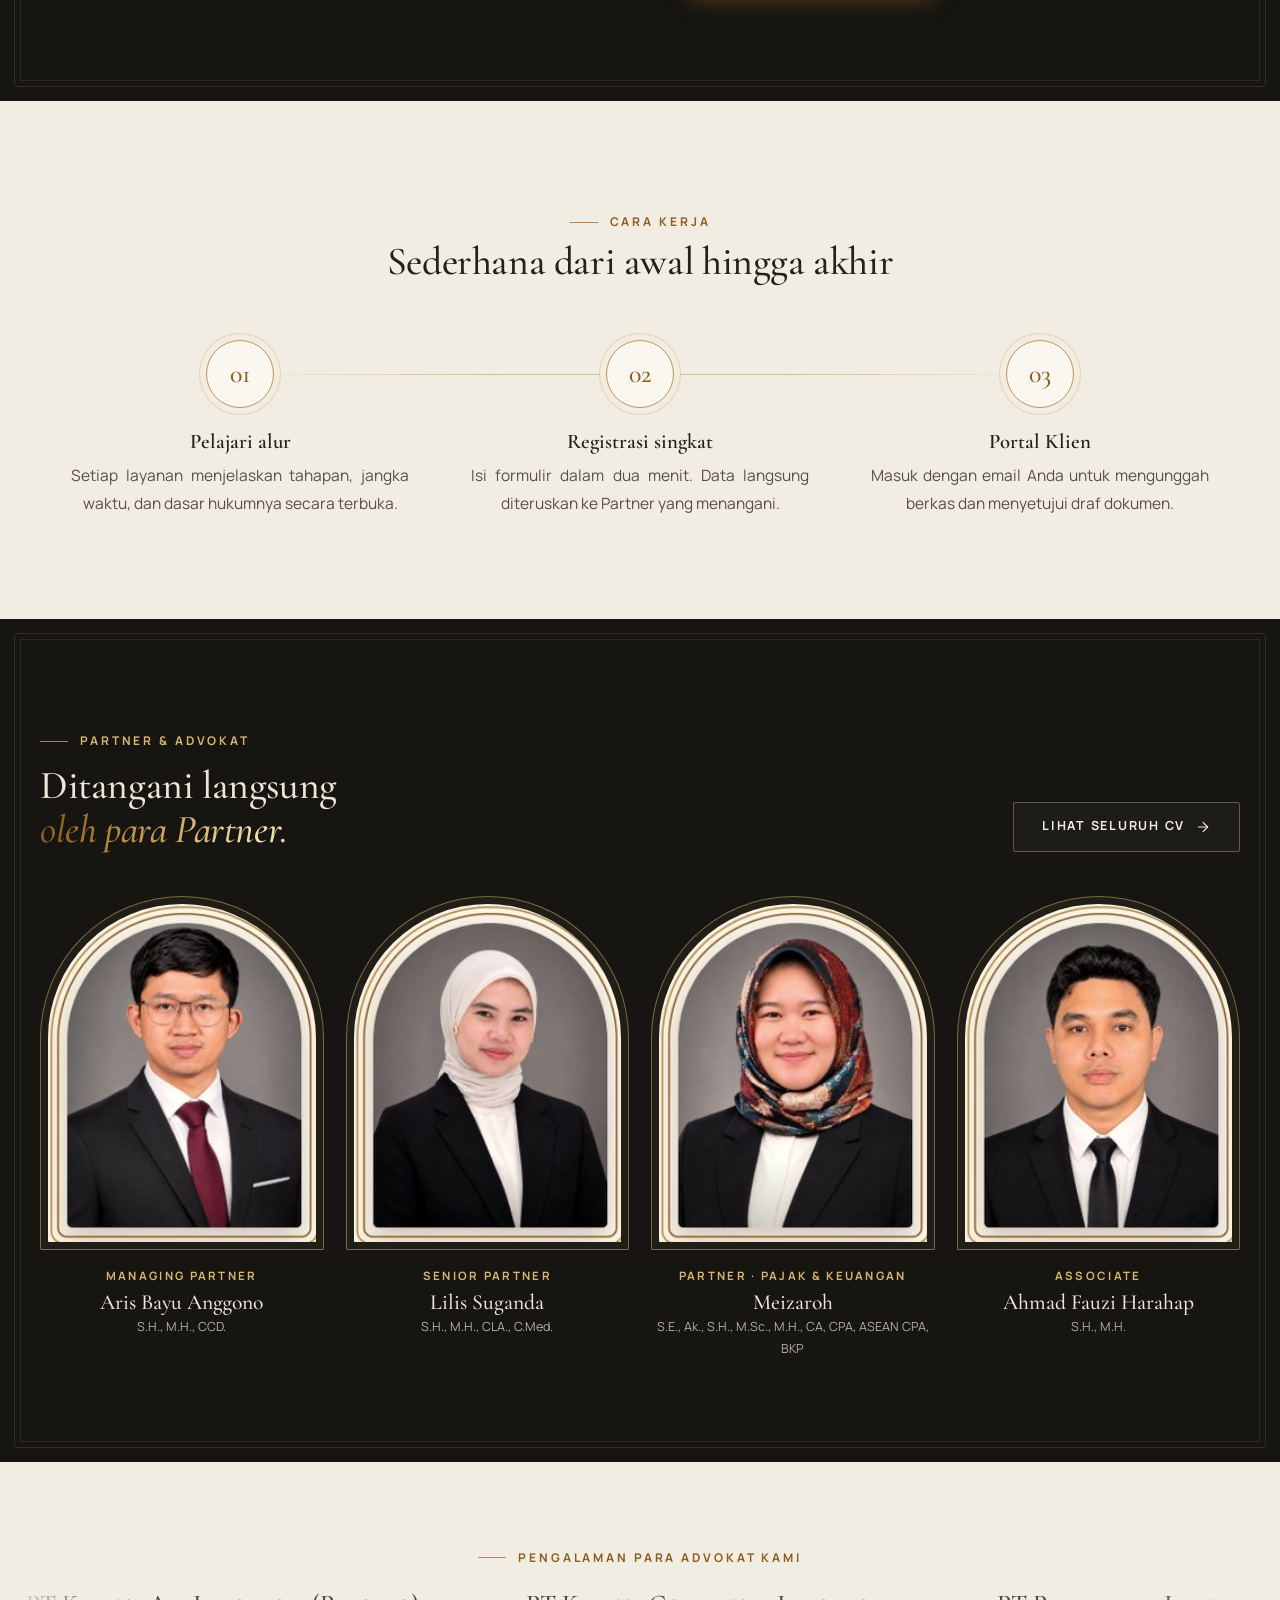
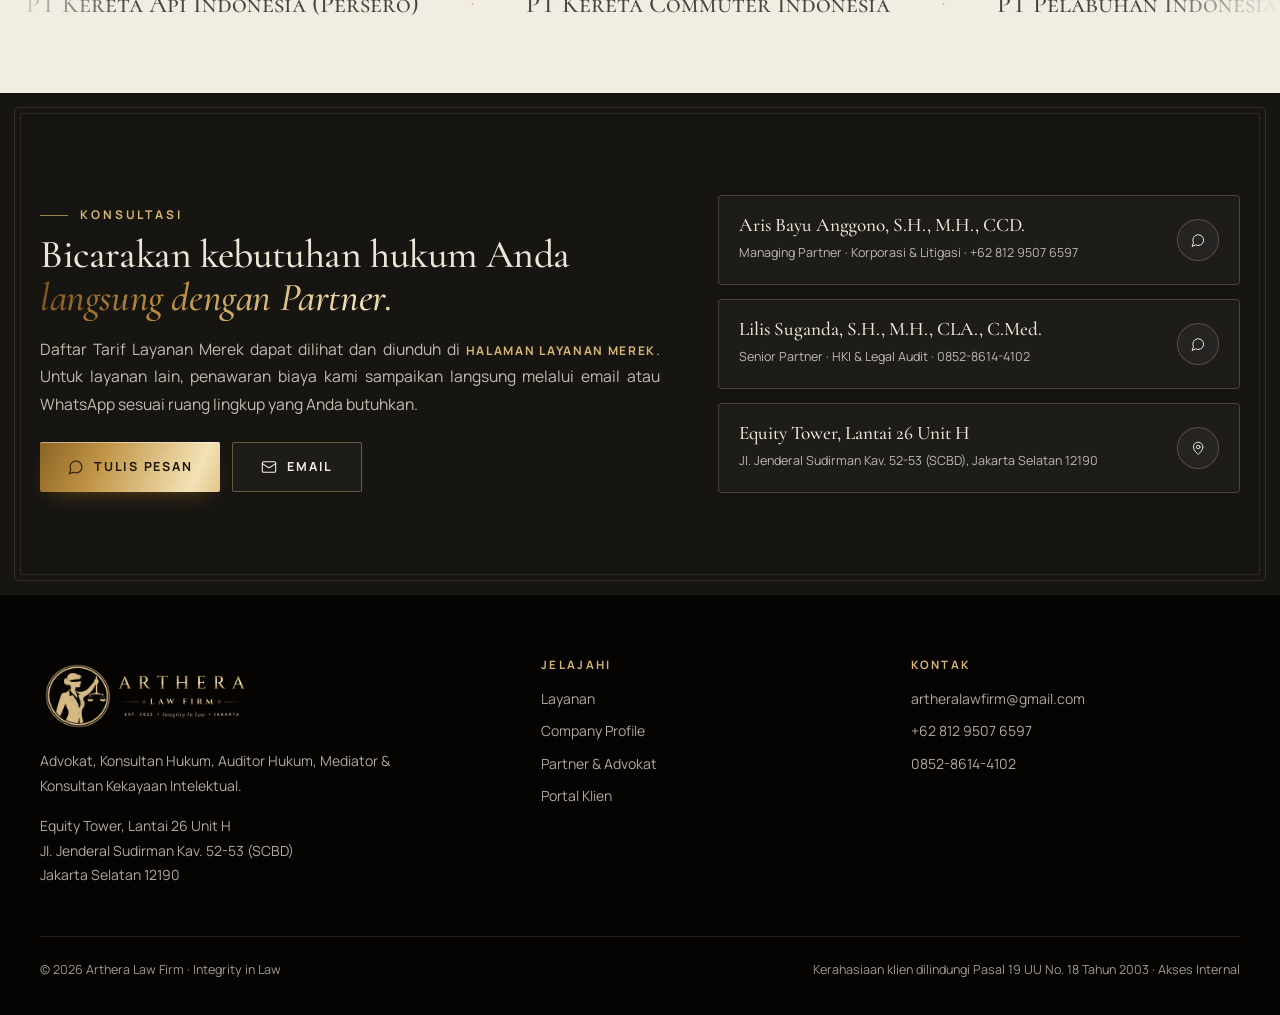
==== commit c04324ce: "Layanan Merek: Daftar Tarif Edisi November 2026 (berlaku 16 November 2026) - bagian Daftar Tarif di " ====
--- a/index.html
+++ b/index.html
@@ -16,7 +16,7 @@
   <link rel="preconnect" href="https://fonts.googleapis.com">
   <link rel="preconnect" href="https://fonts.gstatic.com" crossorigin>
   <link href="https://fonts.googleapis.com/css2?family=Allura&family=Cormorant+Garamond:ital,wght@0,400;0,500;0,600;1,400;1,500&family=Cormorant+SC:wght@500;600&family=Manrope:wght@400;500;600;700&display=swap" rel="stylesheet">
-  <link rel="stylesheet" href="css/app.css?v=7">
+  <link rel="stylesheet" href="css/app.css?v=8">
   <link rel="stylesheet" href="css/doc.css?v=2">
 </head>
 <body>
--- a/css/app.css
+++ b/css/app.css
@@ -1163,3 +1163,48 @@
 }
 .off-row.is-paid { background: #F6F4EE; }
 .off-row.is-paid .nm, .off-row.is-paid .off-amt b, .off-row.is-paid .off-amt span { text-decoration: line-through; text-decoration-color: rgba(30, 30, 30, .55); color: var(--muted); }
+
+/* ---------- Daftar Tarif Layanan Merek ---------- */
+.tarif { margin-top: 48px; padding-top: 36px; border-top: 1px solid var(--line); scroll-margin-top: calc(var(--top-h) + 96px); }
+.tarif-head { display: flex; justify-content: space-between; align-items: flex-end; gap: 16px; flex-wrap: wrap; margin-bottom: 22px; }
+.tarif-head p { margin: 4px 0 0; }
+.tarif-pack { margin-bottom: 34px; }
+.tarif-pack-intro p { margin: 6px 0 18px; text-align: justify; color: var(--text); line-height: 1.65; }
+.tarif-prices { display: grid; grid-template-columns: repeat(3, minmax(0, 1fr)); gap: 14px; }
+.tarif-price { padding: 20px 20px 18px; display: flex; flex-direction: column; gap: 4px; }
+.tarif-price .tp-k { font: 700 10.5px/1.4 var(--sans); letter-spacing: .16em; text-transform: uppercase; color: var(--gold-dk); }
+.tarif-price b { font: 500 2.1rem/1.1 var(--serif); color: var(--forest); margin: 6px 0 2px; }
+.tarif-price .tp-s { font-size: 13.5px; line-height: 1.45; }
+.tarif-price .tp-n { font-size: 12.5px; color: var(--muted); margin-top: auto; padding-top: 10px; border-top: 1px dashed var(--line); }
+.tarif-price.dark { background: var(--forest); color: var(--cream); border-color: rgba(215, 180, 114, .4); }
+.tarif-price.dark b { color: var(--gold-2); }
+.tarif-price.dark .tp-k { color: var(--gold-2); }
+.tarif-price.dark .tp-n { color: rgba(242, 233, 216, .7); border-top-color: rgba(215, 180, 114, .3); }
+.tarif-block { margin-bottom: 30px; }
+.tarif-h { display: flex; align-items: center; gap: 12px; font: 600 1.35rem/1.2 var(--serif); margin: 0 0 12px; }
+.tarif-h span { font: 600 12px/1 var(--sans); letter-spacing: .1em; color: var(--gold-dk); padding: 6px 9px; border: 1px solid #E2C78E; border-radius: 99px; background: #F7EBCF; }
+.tarif-p { margin: 0 0 12px; text-align: justify; }
+.tarif-scope { list-style: none; margin: 0; padding: 0; display: grid; grid-template-columns: repeat(2, minmax(0, 1fr)); gap: 10px 18px; }
+.tarif-scope li { display: grid; grid-template-columns: 38px minmax(0, 1fr); gap: 10px; padding: 12px 0; border-top: 1px solid var(--line); }
+.tarif-scope .n { font: 600 13px/1.6 var(--sans); color: var(--gold-dk); }
+.tarif-scope b { font-size: 14.5px; }
+.tarif-scope p { margin: 3px 0 0; font-size: 13.5px; color: var(--muted); line-height: 1.55; text-align: justify; }
+.tarif-table { border: 1px solid var(--line); border-radius: 12px; overflow: hidden; background: var(--paper); }
+.tarif-table .tr { display: grid; grid-template-columns: minmax(0, 1fr) 220px; gap: 14px; padding: 12px 16px; border-top: 1px solid var(--line); align-items: center; }
+.tarif-table .tr:first-child { border-top: 0; }
+.tarif-table.three .tr { grid-template-columns: minmax(0, 1.2fr) minmax(0, 1fr) 200px; }
+.tarif-table .th { background: #F3EEE3; font: 700 10.5px/1.4 var(--sans); letter-spacing: .14em; text-transform: uppercase; color: var(--muted); }
+.tarif-table .t { font-weight: 600; font-size: 14px; }
+.tarif-table .d { font-size: 13.5px; color: var(--muted); }
+.tarif-table .f { text-align: right; }
+.tarif-table .f b { display: block; font-size: 14.5px; color: var(--forest); }
+.tarif-table .f small { display: block; font-size: 12px; color: var(--muted); }
+.tarif-terms { margin: 0; padding-left: 22px; display: grid; gap: 8px; }
+.tarif-terms li { text-align: justify; line-height: 1.6; font-size: 14px; }
+@media (max-width: 760px) {
+  .tarif-prices, .tarif-scope { grid-template-columns: 1fr; }
+  .tarif-table .tr, .tarif-table.three .tr { grid-template-columns: 1fr; gap: 4px; }
+  .tarif-table .th { display: none; }
+  .tarif-table .f { text-align: left; }
+  .tarif-head .btn { width: 100%; justify-content: center; }
+}
